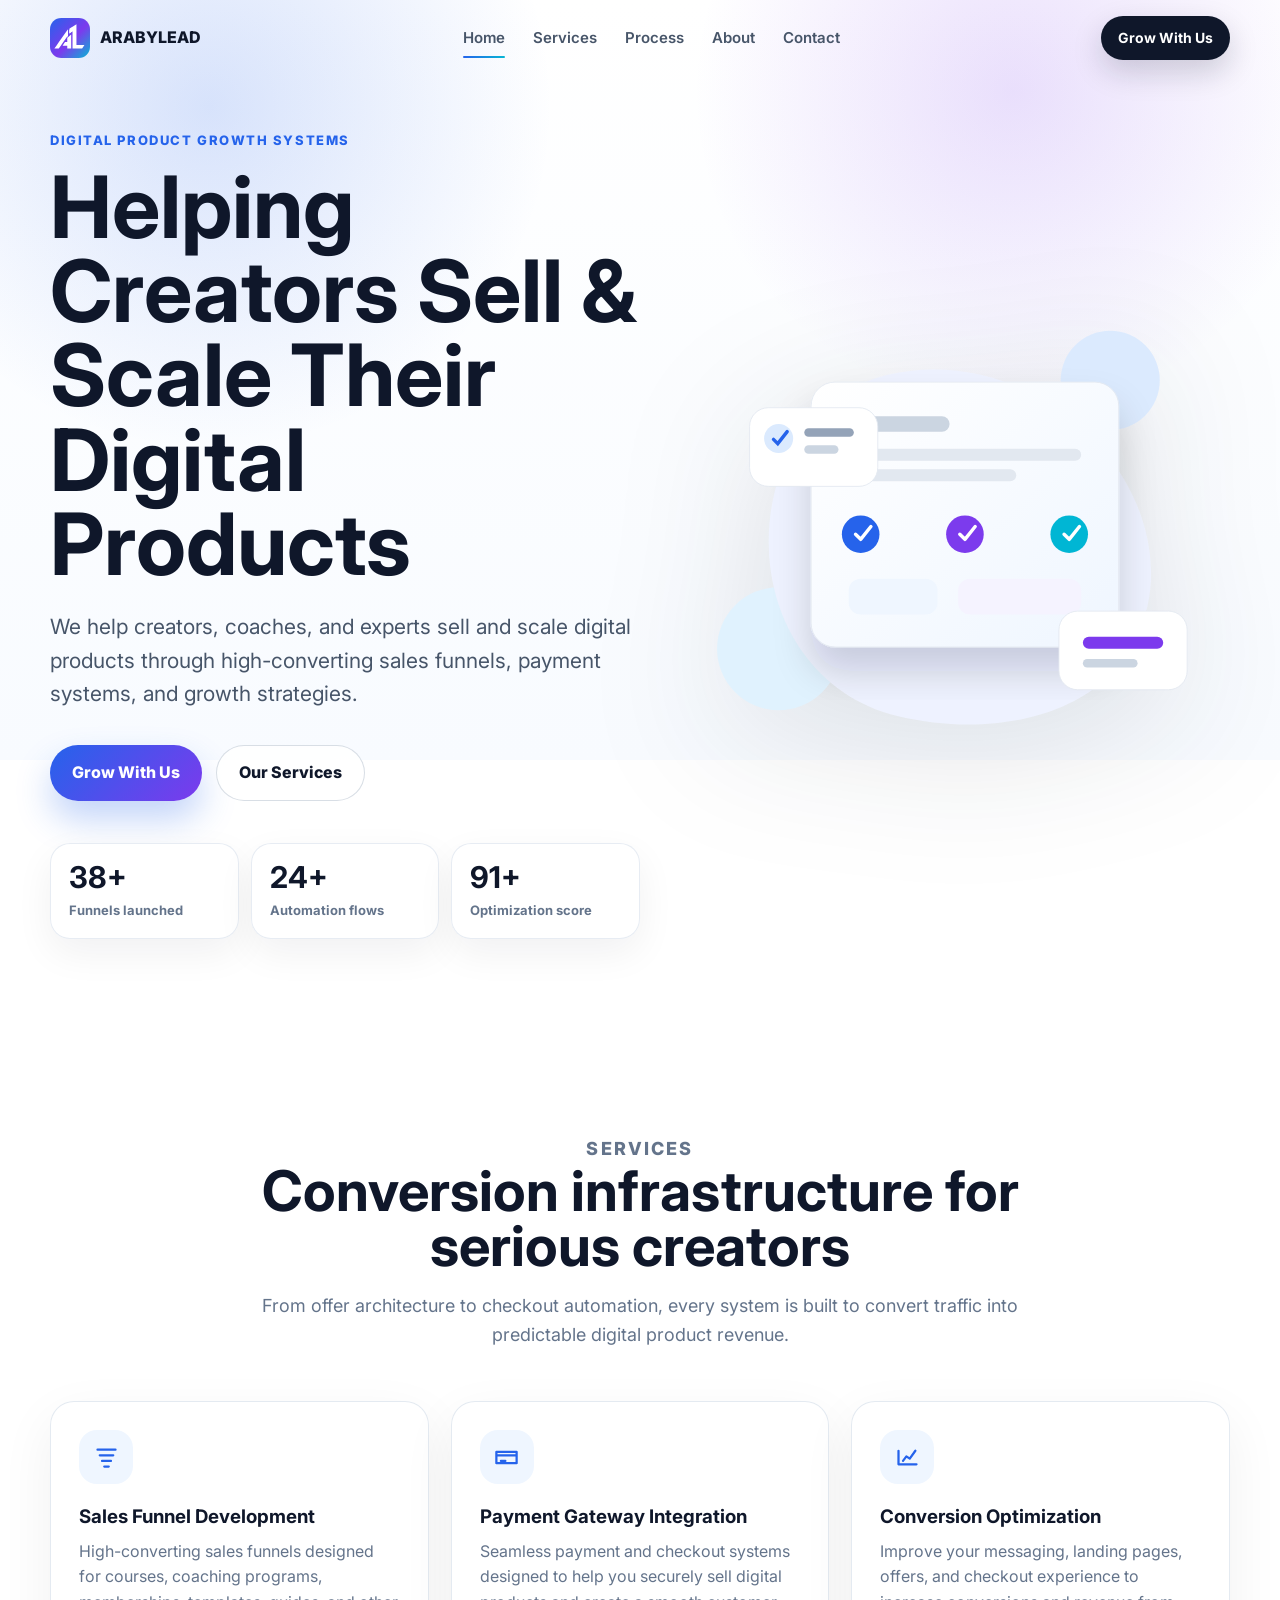
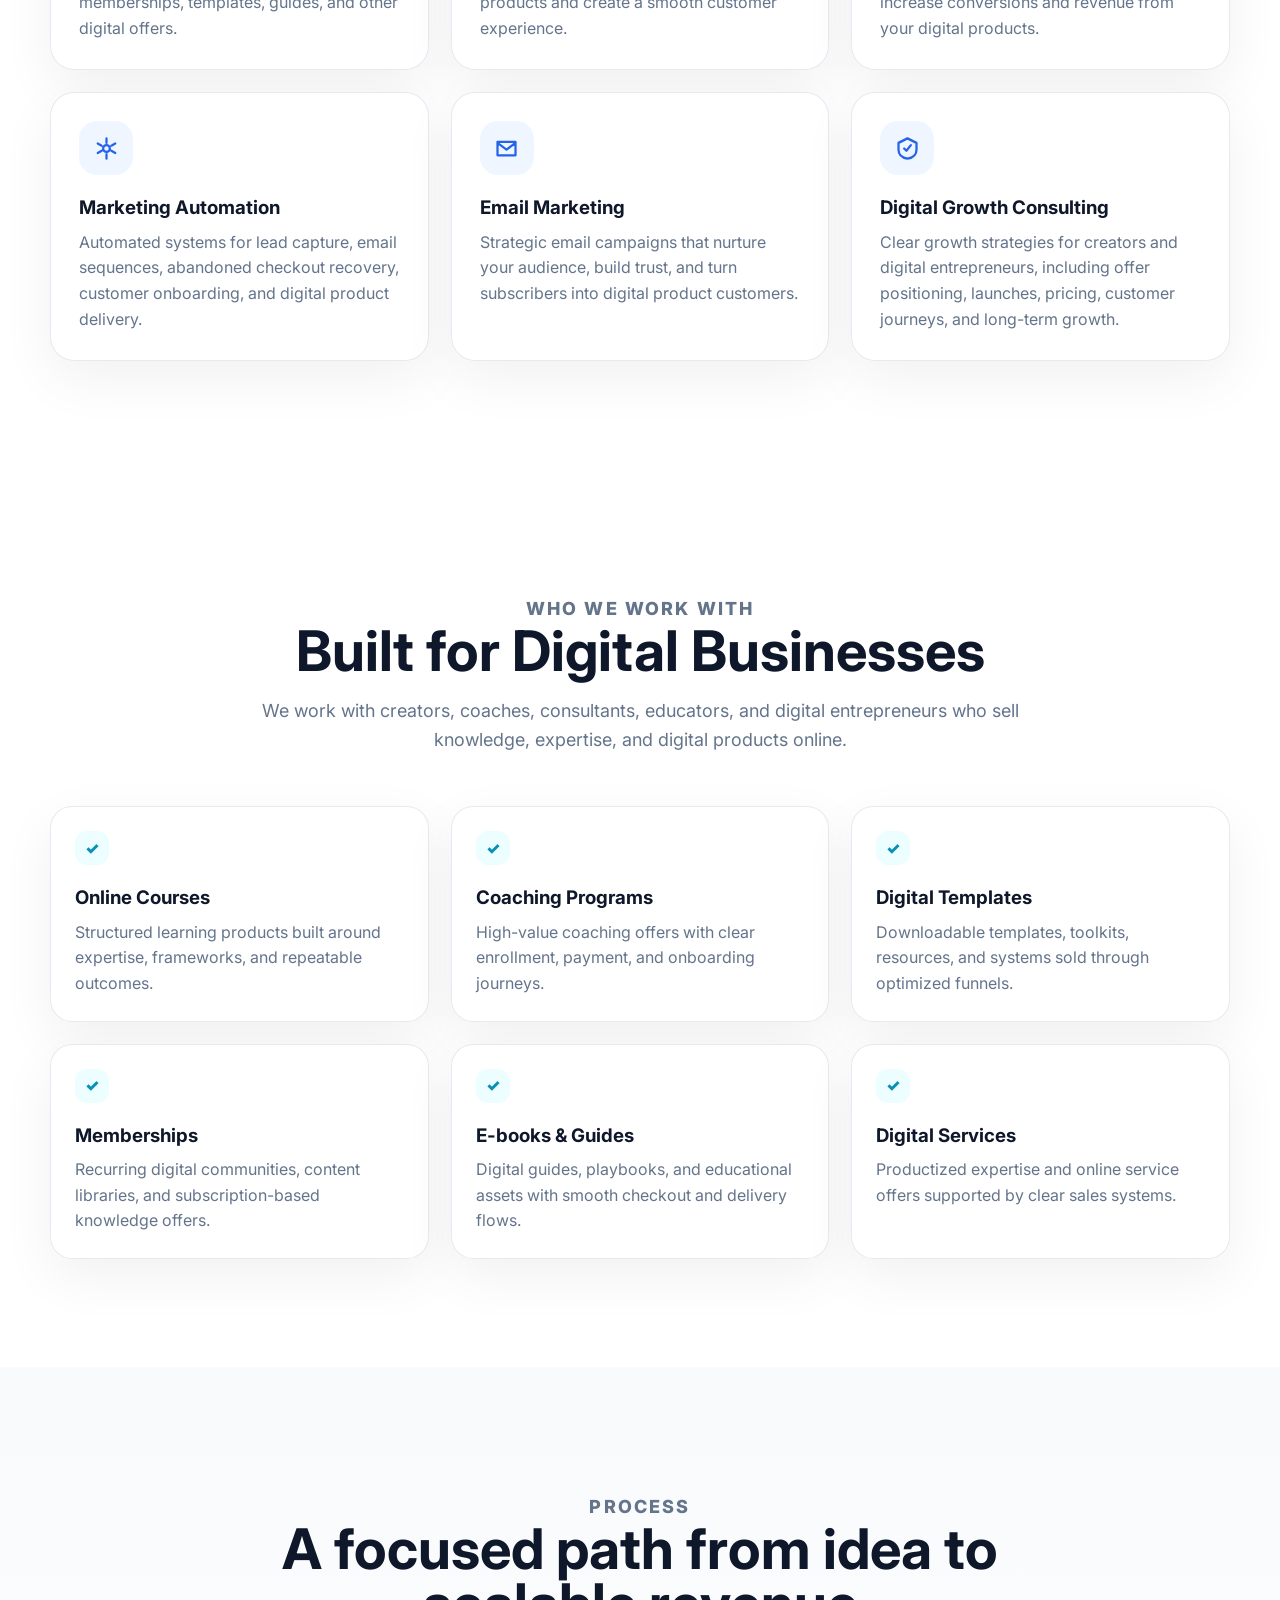
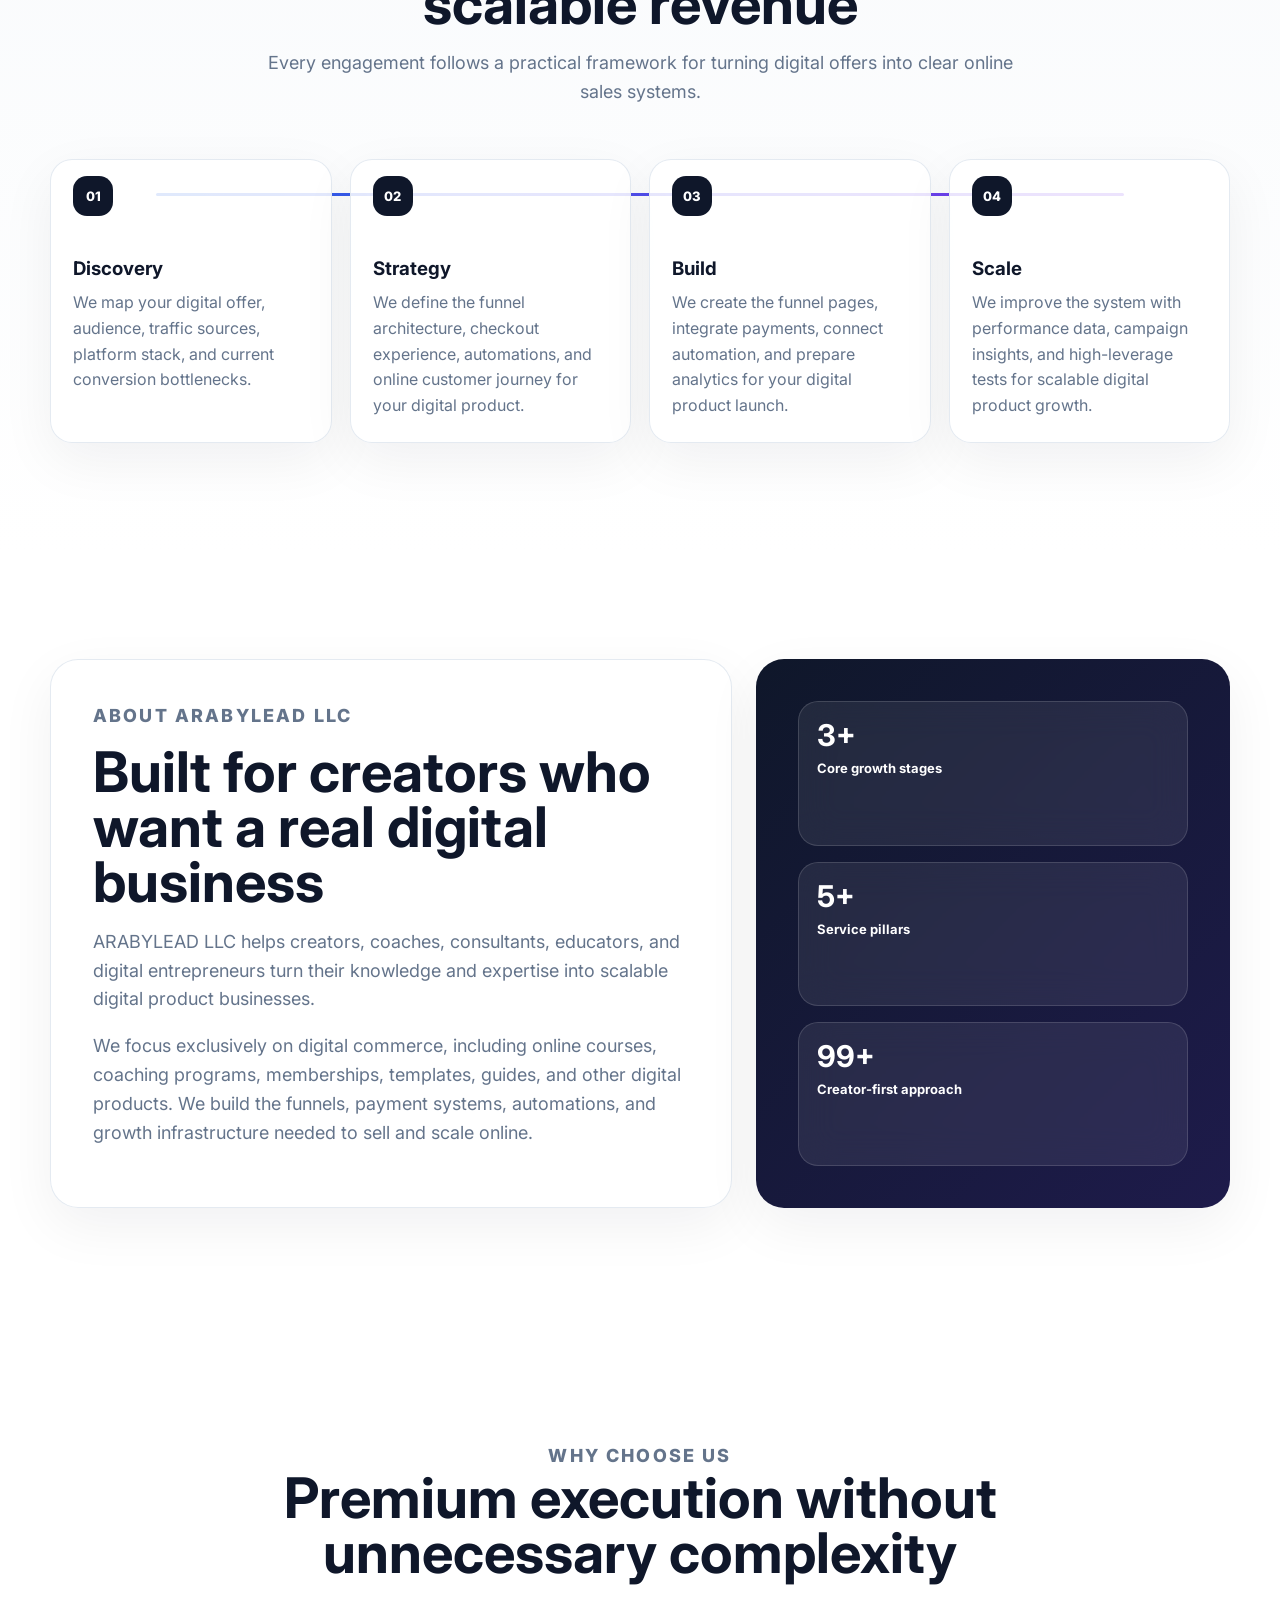
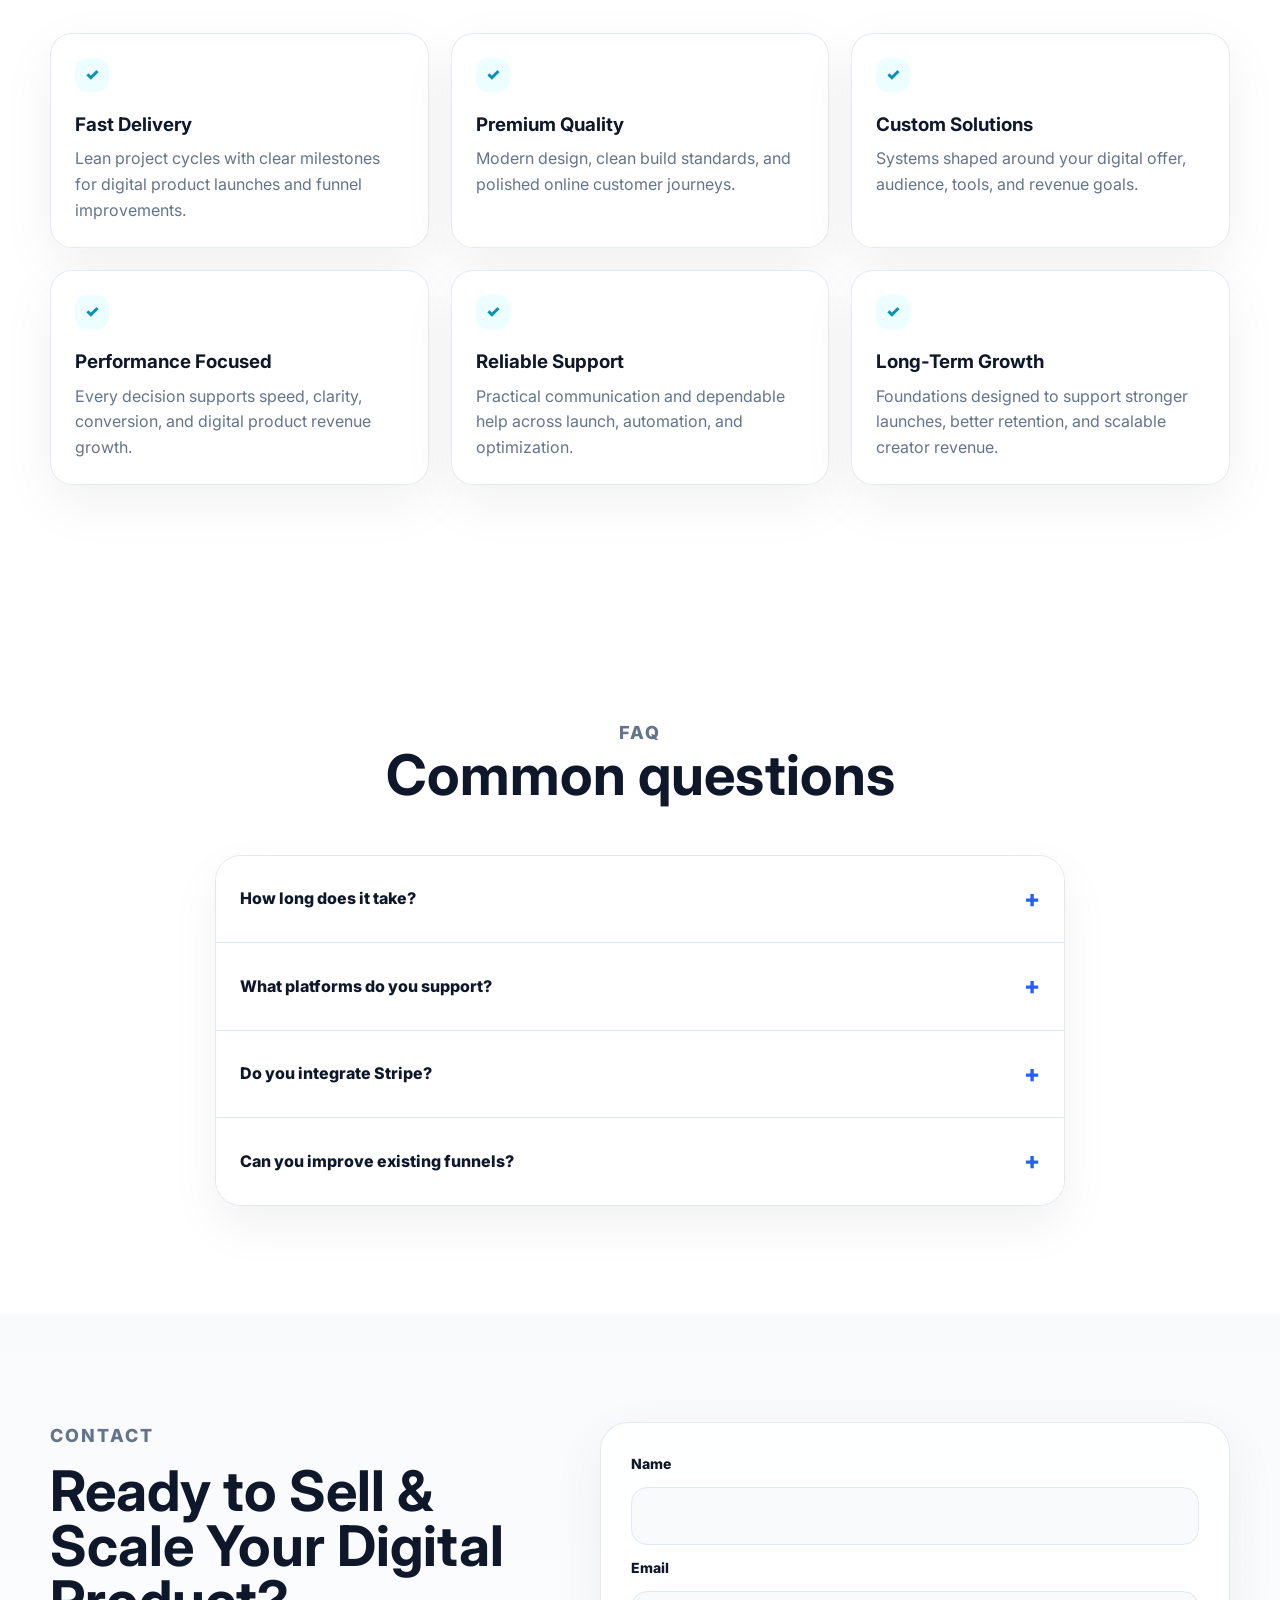
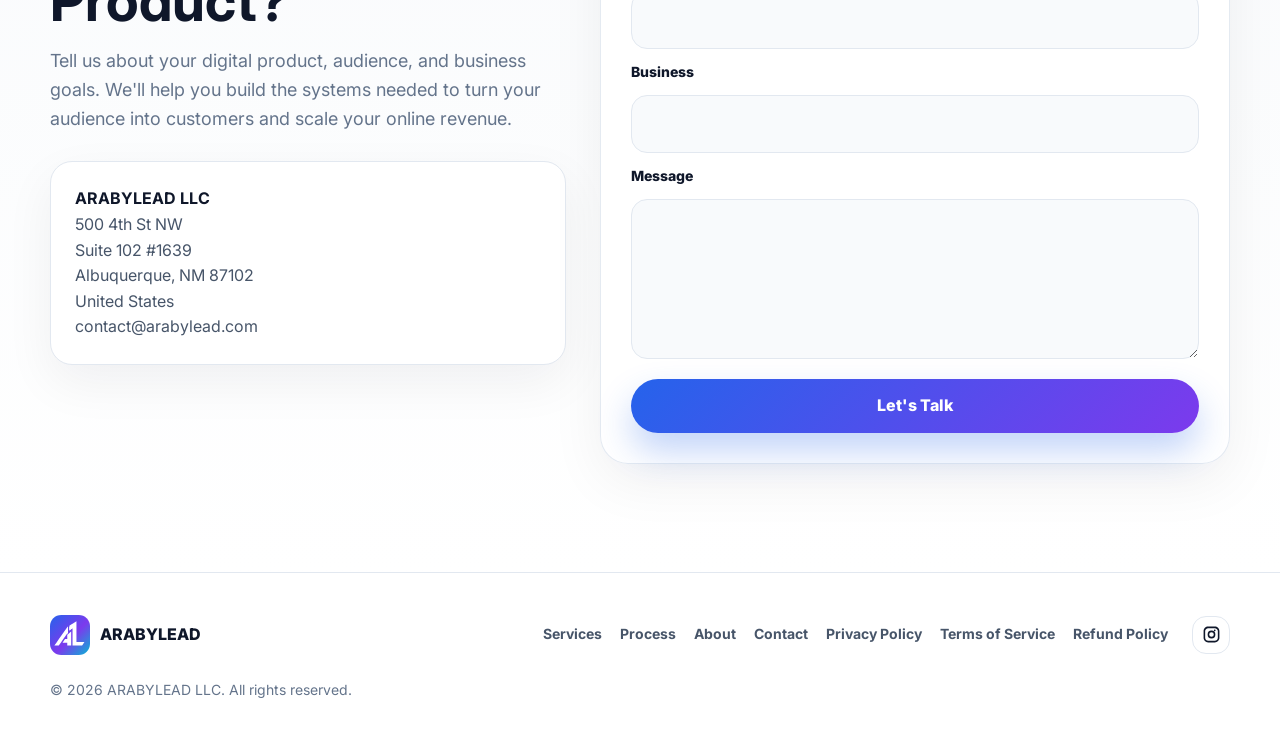
==== index.html @ 1fb31f9d "Add files via upload" ====
<!DOCTYPE html>
<html lang="en">
<head>
  <meta charset="UTF-8">
  <meta name="viewport" content="width=device-width, initial-scale=1.0">
  <title>ARABYLEAD LLC | Helping Creators Sell &amp; Scale Digital Products</title>
  <meta name="description" content="ARABYLEAD helps creators, coaches, and digital entrepreneurs sell and scale digital products through high-converting funnels, payment systems, automation, and growth strategies.">
  <meta name="robots" content="index, follow">
  <meta name="theme-color" content="#2563EB">
  <link rel="canonical" href="https://arabylead.com/">
  <meta property="og:type" content="website">
  <meta property="og:title" content="ARABYLEAD LLC | Helping Creators Sell & Scale Digital Products">
  <meta property="og:description" content="Premium digital product funnels, payment systems, checkout optimization, automation, email marketing, and growth strategy for creators.">
  <meta property="og:url" content="https://arabylead.com/">
  <meta property="og:site_name" content="ARABYLEAD LLC">
  <meta property="og:image" content="https://arabylead.com/assets/og-image.svg">
  <meta name="twitter:card" content="summary_large_image">
  <meta name="twitter:title" content="ARABYLEAD LLC | Helping Creators Sell & Scale Digital Products">
  <meta name="twitter:description" content="ARABYLEAD helps creators and digital entrepreneurs sell digital products with funnels, payment systems, automation, and growth strategy.">
  <meta name="twitter:image" content="https://arabylead.com/assets/og-image.svg">
  <link rel="preconnect" href="https://fonts.googleapis.com">
  <link rel="preconnect" href="https://fonts.gstatic.com" crossorigin>
  <link href="https://fonts.googleapis.com/css2?family=Inter:wght@400;500;600;700;800&display=swap" rel="stylesheet">
  <link rel="icon" href="assets/favicon.svg" type="image/svg+xml">
  <link rel="stylesheet" href="css/style.css">
</head>
<body>
  <div class="loader" aria-hidden="true">
    <div class="loader-mark">
      <span></span><span></span><span></span>
    </div>
  </div>

  <header class="site-header" id="top">
    <nav class="navbar" aria-label="Primary navigation">
      <a class="brand" href="#home" aria-label="ARABYLEAD LLC home">
        <span class="brand-icon" aria-hidden="true"><img src="assets/logo.svg" alt="" width="40" height="40"></span>
        <span>ARABYLEAD</span>
      </a>
      <button class="nav-toggle" type="button" aria-label="Open menu" aria-expanded="false">
        <span></span><span></span><span></span>
      </button>
      <div class="nav-menu">
        <a href="#home">Home</a>
        <a href="#services">Services</a>
        <a href="#process">Process</a>
        <a href="#about">About</a>
        <a href="#contact">Contact</a>
      </div>
      <a class="nav-cta btn-ripple" href="#contact">Grow With Us</a>
    </nav>
  </header>

  <main>
    <section class="hero section-shell" id="home">
      <div class="hero-bg" aria-hidden="true"></div>
      <div class="hero-content reveal">
        <p class="eyebrow">DIGITAL PRODUCT GROWTH SYSTEMS</p>
        <h1>Helping Creators Sell &amp; Scale Their Digital Products</h1>
        <p class="hero-copy">We help creators, coaches, and experts sell and scale digital products through high-converting sales funnels, payment systems, and growth strategies.</p>
        <div class="hero-actions">
          <a class="button button-primary btn-ripple" href="#contact">Grow With Us</a>
          <a class="button button-secondary btn-ripple" href="#services">Our Services</a>
        </div>
        <div class="hero-metrics" aria-label="Company performance metrics">
          <div><strong data-counter="38">0</strong><span>Funnels launched</span></div>
          <div><strong data-counter="24">0</strong><span>Automation flows</span></div>
          <div><strong data-counter="91">0</strong><span>Optimization score</span></div>
        </div>
      </div>
      <div class="hero-visual reveal" aria-label="Sales funnel and automation illustration">
        <svg viewBox="0 0 620 520" class="floating-illustration" role="img">
          <defs>
            <linearGradient id="panelGrad" x1="0" x2="1" y1="0" y2="1">
              <stop offset="0%" stop-color="#FFFFFF"/>
              <stop offset="100%" stop-color="#EFF6FF"/>
            </linearGradient>
            <linearGradient id="lineGrad" x1="0" x2="1">
              <stop offset="0%" stop-color="#2563EB"/>
              <stop offset="50%" stop-color="#7C3AED"/>
              <stop offset="100%" stop-color="#06B6D4"/>
            </linearGradient>
            <filter id="softShadow" x="-20%" y="-20%" width="140%" height="140%">
              <feDropShadow dx="0" dy="28" stdDeviation="22" flood-color="#0F172A" flood-opacity=".16"/>
            </filter>
          </defs>
          <circle cx="480" cy="80" r="58" fill="#DBEAFE"/>
          <circle cx="92" cy="394" r="72" fill="#E0F2FE"/>
          <path d="M99 174C142 67 277 42 382 92c113 54 180 184 128 291-44 91-168 116-278 90C105 443 48 301 99 174Z" fill="#EEF2FF"/>
          <g filter="url(#softShadow)">
            <rect x="130" y="82" width="360" height="310" rx="28" fill="url(#panelGrad)" stroke="#E2E8F0"/>
            <rect x="160" y="122" width="132" height="18" rx="9" fill="#CBD5E1"/>
            <rect x="160" y="160" width="286" height="14" rx="7" fill="#E2E8F0"/>
            <rect x="160" y="184" width="210" height="14" rx="7" fill="#E2E8F0"/>
            <path d="M176 260H444" stroke="url(#lineGrad)" stroke-width="8" stroke-linecap="round"/>
            <circle cx="188" cy="260" r="22" fill="#2563EB"/>
            <circle cx="310" cy="260" r="22" fill="#7C3AED"/>
            <circle cx="432" cy="260" r="22" fill="#06B6D4"/>
            <path d="M182 260l6 6 12-15M304 260l6 6 12-15M426 260l6 6 12-15" stroke="#fff" stroke-width="4" fill="none" stroke-linecap="round" stroke-linejoin="round"/>
            <rect x="174" y="312" width="104" height="42" rx="14" fill="#EFF6FF"/>
            <rect x="302" y="312" width="144" height="42" rx="14" fill="#F5F3FF"/>
          </g>
          <g class="orbit-card orbit-one">
            <rect x="58" y="112" width="150" height="92" rx="22" fill="#fff" stroke="#E2E8F0"/>
            <circle cx="92" cy="148" r="17" fill="#DBEAFE"/>
            <path d="M86 149l5 5 11-14" stroke="#2563EB" stroke-width="4" fill="none" stroke-linecap="round"/>
            <rect x="122" y="136" width="58" height="10" rx="5" fill="#94A3B8"/>
            <rect x="122" y="156" width="40" height="10" rx="5" fill="#CBD5E1"/>
          </g>
          <g class="orbit-card orbit-two">
            <rect x="420" y="350" width="150" height="92" rx="22" fill="#fff" stroke="#E2E8F0"/>
            <rect x="448" y="380" width="94" height="14" rx="7" fill="#7C3AED"/>
            <rect x="448" y="406" width="64" height="10" rx="5" fill="#CBD5E1"/>
          </g>
        </svg>
      </div>
    </section>

    <section class="section section-shell" id="services">
      <div class="section-heading reveal">
        <p class="eyebrow">Services</p>
        <h2>Conversion infrastructure for serious creators</h2>
        <p>From offer architecture to checkout automation, every system is built to convert traffic into predictable digital product revenue.</p>
      </div>
      <div class="card-grid services-grid">
        <article class="service-card reveal">
          <span class="icon-wrap" aria-hidden="true"><svg viewBox="0 0 24 24"><path d="M4 5h16M6 10h12M8 15h8M10 20h4" fill="none" stroke="currentColor" stroke-width="2" stroke-linecap="round"/></svg></span>
          <h3>Sales Funnel Development</h3>
          <p>High-converting sales funnels designed for courses, coaching programs, memberships, templates, guides, and other digital offers.</p>
        </article>
        <article class="service-card reveal">
          <span class="icon-wrap" aria-hidden="true"><svg viewBox="0 0 24 24"><path d="M3 7h18v10H3zM3 10h18M7 15h4" fill="none" stroke="currentColor" stroke-width="2" stroke-linecap="round" stroke-linejoin="round"/></svg></span>
          <h3>Payment Gateway Integration</h3>
          <p>Seamless payment and checkout systems designed to help you securely sell digital products and create a smooth customer experience.</p>
        </article>
        <article class="service-card reveal">
          <span class="icon-wrap" aria-hidden="true"><svg viewBox="0 0 24 24"><path d="M4 18V6M4 18h16M8 15l3-4 3 2 5-7" fill="none" stroke="currentColor" stroke-width="2" stroke-linecap="round" stroke-linejoin="round"/></svg></span>
          <h3>Conversion Optimization</h3>
          <p>Improve your messaging, landing pages, offers, and checkout experience to increase conversions and revenue from your digital products.</p>
        </article>
        <article class="service-card reveal">
          <span class="icon-wrap" aria-hidden="true"><svg viewBox="0 0 24 24"><path d="M12 3v4M12 17v4M4.2 7.5l3.5 2M16.3 14l3.5 2M19.8 7.5l-3.5 2M7.7 14l-3.5 2M9 12a3 3 0 106 0 3 3 0 00-6 0z" fill="none" stroke="currentColor" stroke-width="2" stroke-linecap="round"/></svg></span>
          <h3>Marketing Automation</h3>
          <p>Automated systems for lead capture, email sequences, abandoned checkout recovery, customer onboarding, and digital product delivery.</p>
        </article>
        <article class="service-card reveal">
          <span class="icon-wrap" aria-hidden="true"><svg viewBox="0 0 24 24"><path d="M4 6h16v12H4zM4 7l8 6 8-6" fill="none" stroke="currentColor" stroke-width="2" stroke-linecap="round" stroke-linejoin="round"/></svg></span>
          <h3>Email Marketing</h3>
          <p>Strategic email campaigns that nurture your audience, build trust, and turn subscribers into digital product customers.</p>
        </article>
        <article class="service-card reveal">
          <span class="icon-wrap" aria-hidden="true"><svg viewBox="0 0 24 24"><path d="M12 3l8 4v6c0 4.4-2.7 7-8 8-5.3-1-8-3.6-8-8V7l8-4zM9 12l2 2 4-5" fill="none" stroke="currentColor" stroke-width="2" stroke-linecap="round" stroke-linejoin="round"/></svg></span>
          <h3>Digital Growth Consulting</h3>
          <p>Clear growth strategies for creators and digital entrepreneurs, including offer positioning, launches, pricing, customer journeys, and long-term growth.</p>
        </article>
      </div>
    </section>

    <section class="section section-shell" id="who-we-work-with">
      <div class="section-heading reveal">
        <p class="eyebrow">WHO WE WORK WITH</p>
        <h2>Built for Digital Businesses</h2>
        <p>We work with creators, coaches, consultants, educators, and digital entrepreneurs who sell knowledge, expertise, and digital products online.</p>
      </div>
      <div class="feature-grid">
        <article class="feature-card reveal"><span>✓</span><h3>Online Courses</h3><p>Structured learning products built around expertise, frameworks, and repeatable outcomes.</p></article>
        <article class="feature-card reveal"><span>✓</span><h3>Coaching Programs</h3><p>High-value coaching offers with clear enrollment, payment, and onboarding journeys.</p></article>
        <article class="feature-card reveal"><span>✓</span><h3>Digital Templates</h3><p>Downloadable templates, toolkits, resources, and systems sold through optimized funnels.</p></article>
        <article class="feature-card reveal"><span>✓</span><h3>Memberships</h3><p>Recurring digital communities, content libraries, and subscription-based knowledge offers.</p></article>
        <article class="feature-card reveal"><span>✓</span><h3>E-books &amp; Guides</h3><p>Digital guides, playbooks, and educational assets with smooth checkout and delivery flows.</p></article>
        <article class="feature-card reveal"><span>✓</span><h3>Digital Services</h3><p>Productized expertise and online service offers supported by clear sales systems.</p></article>
      </div>
    </section>

    <section class="section process-section" id="process">
      <div class="section-shell">
        <div class="section-heading reveal">
          <p class="eyebrow">Process</p>
          <h2>A focused path from idea to scalable revenue</h2>
          <p>Every engagement follows a practical framework for turning digital offers into clear online sales systems.</p>
        </div>
        <div class="timeline">
          <article class="timeline-card reveal"><span>01</span><h3>Discovery</h3><p>We map your digital offer, audience, traffic sources, platform stack, and current conversion bottlenecks.</p></article>
          <article class="timeline-card reveal"><span>02</span><h3>Strategy</h3><p>We define the funnel architecture, checkout experience, automations, and online customer journey for your digital product.</p></article>
          <article class="timeline-card reveal"><span>03</span><h3>Build</h3><p>We create the funnel pages, integrate payments, connect automation, and prepare analytics for your digital product launch.</p></article>
          <article class="timeline-card reveal"><span>04</span><h3>Scale</h3><p>We improve the system with performance data, campaign insights, and high-leverage tests for scalable digital product growth.</p></article>
        </div>
      </div>
    </section>

    <section class="section section-shell about-split" id="about">
      <div class="about-panel reveal">
        <p class="eyebrow">About ARABYLEAD LLC</p>
        <h2>Built for creators who want a real digital business</h2>
        <p>ARABYLEAD LLC helps creators, coaches, consultants, educators, and digital entrepreneurs turn their knowledge and expertise into scalable digital product businesses.</p>
        <p>We focus exclusively on digital commerce, including online courses, coaching programs, memberships, templates, guides, and other digital products. We build the funnels, payment systems, automations, and growth infrastructure needed to sell and scale online.</p>
      </div>
      <div class="stats-panel reveal">
        <div><strong data-counter="4">0</strong><span>Core growth stages</span></div>
        <div><strong data-counter="6">0</strong><span>Service pillars</span></div>
        <div><strong data-counter="100">0</strong><span>Creator-first approach</span></div>
      </div>
    </section>

    <section class="section section-shell" id="why-us">
      <div class="section-heading reveal">
        <p class="eyebrow">Why Choose Us</p>
        <h2>Premium execution without unnecessary complexity</h2>
      </div>
      <div class="feature-grid">
        <article class="feature-card reveal"><span>✓</span><h3>Fast Delivery</h3><p>Lean project cycles with clear milestones for digital product launches and funnel improvements.</p></article>
        <article class="feature-card reveal"><span>✓</span><h3>Premium Quality</h3><p>Modern design, clean build standards, and polished online customer journeys.</p></article>
        <article class="feature-card reveal"><span>✓</span><h3>Custom Solutions</h3><p>Systems shaped around your digital offer, audience, tools, and revenue goals.</p></article>
        <article class="feature-card reveal"><span>✓</span><h3>Performance Focused</h3><p>Every decision supports speed, clarity, conversion, and digital product revenue growth.</p></article>
        <article class="feature-card reveal"><span>✓</span><h3>Reliable Support</h3><p>Practical communication and dependable help across launch, automation, and optimization.</p></article>
        <article class="feature-card reveal"><span>✓</span><h3>Long-Term Growth</h3><p>Foundations designed to support stronger launches, better retention, and scalable creator revenue.</p></article>
      </div>
    </section>

    <section class="section section-shell faq-section" id="faq">
      <div class="section-heading reveal">
        <p class="eyebrow">FAQ</p>
        <h2>Common questions</h2>
      </div>
      <div class="faq-list reveal">
        <div class="faq-item">
          <button type="button" aria-expanded="false">How long does it take?<span>+</span></button>
          <div class="faq-answer"><p>Most focused digital product funnel or integration projects take 2 to 4 weeks, depending on scope, content readiness, and platform complexity.</p></div>
        </div>
        <div class="faq-item">
          <button type="button" aria-expanded="false">What platforms do you support?<span>+</span></button>
          <div class="faq-answer"><p>We support common creator and digital product stacks including Webflow, WordPress, Kajabi, Gumroad, ConvertKit, Mailchimp, Stripe, PayPal, Zapier, and similar tools.</p></div>
        </div>
        <div class="faq-item">
          <button type="button" aria-expanded="false">Do you integrate Stripe?<span>+</span></button>
          <div class="faq-answer"><p>Yes. We can connect Stripe checkout flows for digital products, subscriptions, coaching programs, memberships, invoices, and post-purchase automation.</p></div>
        </div>
        <div class="faq-item">
          <button type="button" aria-expanded="false">Can you improve existing funnels?<span>+</span></button>
          <div class="faq-answer"><p>Yes. We audit current digital product pages, messaging, checkout flow, analytics, and automation to find high-impact improvements.</p></div>
        </div>
      </div>
    </section>

    <section class="section contact-section" id="contact">
      <div class="section-shell contact-grid">
        <div class="contact-copy reveal">
          <p class="eyebrow">Contact</p>
          <h2>Ready to Sell &amp; Scale Your Digital Product?</h2>
          <p>Tell us about your digital product, audience, and business goals. We'll help you build the systems needed to turn your audience into customers and scale your online revenue.</p>
          <address>
            <strong>ARABYLEAD LLC</strong><br>
            500 4th St NW<br>
            Suite 102 #1639<br>
            Albuquerque, NM 87102<br>
            United States<br>
            <a href="mailto:contact@arabylead.com">contact@arabylead.com</a>
          </address>
        </div>
        <form class="contact-form reveal" action="mailto:contact@arabylead.com" method="post" enctype="text/plain">
          <label for="name">Name</label>
          <input id="name" name="name" type="text" autocomplete="name" required>
          <label for="email">Email</label>
          <input id="email" name="email" type="email" autocomplete="email" required>
          <label for="business">Business</label>
          <input id="business" name="business" type="text" autocomplete="organization" required>
          <label for="message">Message</label>
          <textarea id="message" name="message" rows="5" required></textarea>
          <button class="button button-primary btn-ripple" type="submit">Let's Talk</button>
        </form>
      </div>
    </section>
  </main>

  <footer class="footer">
    <div class="section-shell footer-inner">
      <a class="brand" href="#home" aria-label="ARABYLEAD LLC home">
        <span class="brand-icon" aria-hidden="true"><img src="assets/logo.svg" alt="" width="40" height="40"></span>
        <span>ARABYLEAD</span>
      </a>
      <div class="footer-links" aria-label="Footer navigation">
        <a href="#services">Services</a>
        <a href="#process">Process</a>
        <a href="#about">About</a>
        <a href="#contact">Contact</a>
        <a href="privacy.html">Privacy Policy</a>
        <a href="terms.html">Terms of Service</a>
        <a href="refund.html">Refund Policy</a>
      </div>
      <div class="social-links" aria-label="Social links">
        <a href="https://www.instagram.com/arabylead" aria-label="Instagram" target="_blank" rel="noopener noreferrer"><svg viewBox="0 0 24 24" aria-hidden="true"><path d="M7.8 2h8.4C19.4 2 22 4.6 22 7.8v8.4c0 3.2-2.6 5.8-5.8 5.8H7.8C4.6 22 2 19.4 2 16.2V7.8C2 4.6 4.6 2 7.8 2Zm0 2C5.7 4 4 5.7 4 7.8v8.4C4 18.3 5.7 20 7.8 20h8.4c2.1 0 3.8-1.7 3.8-3.8V7.8C20 5.7 18.3 4 16.2 4H7.8Zm4.2 3.1a4.9 4.9 0 1 1 0 9.8 4.9 4.9 0 0 1 0-9.8Zm0 2a2.9 2.9 0 1 0 0 5.8 2.9 2.9 0 0 0 0-5.8Zm5.2-2.4a1.1 1.1 0 1 1-2.2 0 1.1 1.1 0 0 1 2.2 0Z" fill="currentColor"/></svg></a>
      </div>
      <p class="copyright">© <span id="year"></span> ARABYLEAD LLC. All rights reserved.</p>
    </div>
  </footer>

  <button class="back-to-top" type="button" aria-label="Back to top">↑</button>
  <script src="js/script.js" defer></script>
</body>
</html>
---- css/style.css ----
:root{--primary:#2563eb;--secondary:#7c3aed;--accent:#06b6d4;--dark:#0f172a;--text:#334155;--muted:#64748b;--line:#e2e8f0;--soft:#f8fafc;--white:#fff;--shadow:0 24px 70px rgba(15,23,42,.12);--radius:24px;--max:1180px}*{box-sizing:border-box}html{scroll-behavior:smooth}body{margin:0;font-family:Inter,system-ui,-apple-system,Segoe UI,sans-serif;color:var(--text);background:#fff;line-height:1.6;overflow-x:hidden}body.no-scroll{overflow:hidden}a{color:inherit;text-decoration:none}img,svg{max-width:100%;display:block}button,input,textarea{font:inherit}.loader{position:fixed;inset:0;z-index:9999;display:grid;place-items:center;background:radial-gradient(circle at 50% 40%,#eff6ff,#fff 58%);transition:opacity .5s ease,visibility .5s ease}.loader.hidden{opacity:0;visibility:hidden}.loader-mark{display:flex;gap:9px}.loader-mark span{width:12px;height:12px;border-radius:999px;background:linear-gradient(135deg,var(--primary),var(--secondary));animation:loaderPulse .75s ease-in-out infinite alternate}.loader-mark span:nth-child(2){animation-delay:.15s}.loader-mark span:nth-child(3){animation-delay:.3s}@keyframes loaderPulse{to{transform:translateY(-12px);opacity:.45}}.section-shell{width:min(var(--max),calc(100% - 40px));margin-inline:auto}.site-header{position:fixed;top:0;left:0;right:0;z-index:1000;padding:16px 0;transition:padding .25s ease,background .25s ease,box-shadow .25s ease}.site-header.scrolled{padding:10px 0;background:rgba(255,255,255,.82);backdrop-filter:blur(18px);box-shadow:0 10px 35px rgba(15,23,42,.08)}.navbar{width:min(var(--max),calc(100% - 40px));margin:auto;display:flex;align-items:center;justify-content:space-between;gap:22px}.brand{display:inline-flex;align-items:center;gap:10px;font-weight:800;color:var(--dark);letter-spacing:0}.brand-icon{width:40px;height:40px;flex:0 0 40px}.nav-menu{display:flex;align-items:center;gap:28px;color:#475569;font-size:15px;font-weight:600}.nav-menu a{position:relative}.nav-menu a:after{content:"";position:absolute;left:0;right:0;bottom:-8px;height:2px;border-radius:999px;background:linear-gradient(90deg,var(--primary),var(--accent));transform:scaleX(0);transform-origin:left;transition:transform .2s ease}.nav-menu a:hover:after,.nav-menu a.active:after{transform:scaleX(1)}.nav-cta{padding:11px 17px;border-radius:999px;background:var(--dark);color:#fff;font-weight:700;font-size:14px;box-shadow:0 12px 30px rgba(15,23,42,.18)}.nav-toggle{display:none;width:44px;height:44px;border:1px solid var(--line);border-radius:14px;background:#fff;align-items:center;justify-content:center;flex-direction:column;gap:5px}.nav-toggle span{width:18px;height:2px;background:var(--dark);border-radius:99px;transition:.2s ease}.hero{position:relative;min-height:100vh;display:grid;grid-template-columns:minmax(0,1fr) minmax(360px,.88fr);align-items:center;gap:48px;padding:130px 0 70px}.hero-bg{position:absolute;inset:0 -10vw auto;min-height:760px;background:radial-gradient(circle at 20% 14%,rgba(37,99,235,.18),transparent 26%),radial-gradient(circle at 76% 12%,rgba(124,58,237,.16),transparent 25%),linear-gradient(180deg,#fff 0%,#f8fbff 100%);z-index:-1}.eyebrow{margin:0 0 14px;color:var(--primary);font-size:13px;font-weight:800;text-transform:uppercase;letter-spacing:.12em}.hero h1,.section-heading h2,.about-panel h2,.contact-copy h2{margin:0;color:var(--dark);line-height:.98;letter-spacing:0}.hero h1{font-size:clamp(46px,8vw,86px);max-width:780px}.hero-copy{max-width:660px;margin:24px 0 0;font-size:clamp(18px,2vw,21px);color:#475569}.hero-actions{display:flex;flex-wrap:wrap;gap:14px;margin-top:34px}.button{position:relative;overflow:hidden;display:inline-flex;align-items:center;justify-content:center;min-height:52px;padding:14px 22px;border-radius:999px;border:0;font-weight:800;cursor:pointer;transition:transform .2s ease,box-shadow .2s ease}.button:hover{transform:translateY(-2px)}.button-primary{color:#fff;background:linear-gradient(135deg,var(--primary),var(--secondary));box-shadow:0 18px 35px rgba(37,99,235,.28)}.button-secondary{color:var(--dark);background:rgba(255,255,255,.76);border:1px solid rgba(148,163,184,.36);backdrop-filter:blur(14px)}.ripple{position:absolute;border-radius:50%;background:rgba(255,255,255,.45);transform:scale(0);animation:ripple .6s linear;pointer-events:none}@keyframes ripple{to{transform:scale(4);opacity:0}}.hero-metrics{display:grid;grid-template-columns:repeat(3,1fr);gap:12px;margin-top:42px;max-width:590px}.hero-metrics div,.stats-panel div{padding:18px;border:1px solid rgba(226,232,240,.8);border-radius:20px;background:rgba(255,255,255,.72);box-shadow:0 14px 38px rgba(15,23,42,.06);backdrop-filter:blur(18px)}.hero-metrics strong,.stats-panel strong{display:block;color:var(--dark);font-size:30px;line-height:1}.hero-metrics strong:after,.stats-panel strong:after{content:"+"}.hero-metrics span,.stats-panel span{display:block;margin-top:8px;color:var(--muted);font-size:13px;font-weight:700}.floating-illustration{filter:drop-shadow(0 30px 70px rgba(15,23,42,.12));animation:float 6s ease-in-out infinite}.orbit-one{animation:orbitOne 5.8s ease-in-out infinite}.orbit-two{animation:orbitTwo 6.4s ease-in-out infinite}@keyframes float{50%{transform:translateY(-18px)}}@keyframes orbitOne{50%{transform:translate(12px,-10px)}}@keyframes orbitTwo{50%{transform:translate(-12px,12px)}}.section{padding:108px 0}.section-heading{text-align:center;max-width:760px;margin:0 auto 52px}.section-heading h2,.about-panel h2,.contact-copy h2{font-size:clamp(34px,5vw,56px)}.section-heading p{margin:18px auto 0;color:var(--muted);font-size:18px}.card-grid,.feature-grid{display:grid;grid-template-columns:repeat(3,1fr);gap:22px}.service-card,.feature-card,.timeline-card,.contact-form,.about-panel,.stats-panel{border:1px solid rgba(226,232,240,.9);background:rgba(255,255,255,.86);box-shadow:0 18px 55px rgba(15,23,42,.06)}.service-card{position:relative;overflow:hidden;padding:28px;border-radius:var(--radius);transition:transform .25s ease,border-color .25s ease,box-shadow .25s ease}.service-card:before{content:"";position:absolute;inset:0;background:linear-gradient(135deg,rgba(37,99,235,.08),rgba(124,58,237,.07),rgba(6,182,212,.08));opacity:0;transition:opacity .25s ease}.service-card:hover{transform:translateY(-8px);border-color:rgba(37,99,235,.35);box-shadow:var(--shadow)}.service-card:hover:before{opacity:1}.service-card>*{position:relative}.icon-wrap{width:54px;height:54px;display:grid;place-items:center;border-radius:18px;color:var(--primary);background:#eff6ff}.icon-wrap svg{width:27px;height:27px}.service-card h3,.feature-card h3,.timeline-card h3{margin:22px 0 10px;color:var(--dark);line-height:1.2}.service-card p,.feature-card p,.timeline-card p{margin:0;color:var(--muted)}.process-section,.contact-section{background:linear-gradient(180deg,#f8fafc 0%,#fff 100%)}.timeline{position:relative;display:grid;grid-template-columns:repeat(4,1fr);gap:18px}.timeline:before{content:"";position:absolute;left:9%;right:9%;top:34px;height:3px;border-radius:99px;background:linear-gradient(90deg,var(--primary),var(--secondary),var(--accent));background-size:200% 100%;animation:lineFlow 4s linear infinite}@keyframes lineFlow{to{background-position:200% 0}}.timeline-card{position:relative;padding:76px 22px 24px;border-radius:22px}.timeline-card span{position:absolute;top:16px;left:22px;width:40px;height:40px;display:grid;place-items:center;border-radius:14px;background:var(--dark);color:#fff;font-size:13px;font-weight:800}.about-split{display:grid;grid-template-columns:1.18fr .82fr;gap:24px;align-items:stretch}.about-panel,.stats-panel{border-radius:28px;padding:42px}.about-panel p{font-size:18px;color:var(--muted)}.stats-panel{display:grid;gap:16px;background:linear-gradient(135deg,#0f172a,#1e1b4b);border:0}.stats-panel div{background:rgba(255,255,255,.08);border-color:rgba(255,255,255,.14);box-shadow:none}.stats-panel strong,.stats-panel span{color:#fff}.feature-grid{grid-template-columns:repeat(3,1fr)}.feature-card{padding:24px;border-radius:22px;transition:transform .2s ease,box-shadow .2s ease}.feature-card:hover{transform:translateY(-6px);box-shadow:var(--shadow)}.feature-card span{display:grid;place-items:center;width:34px;height:34px;border-radius:12px;background:#ecfeff;color:#0891b2;font-weight:900}.faq-list{max-width:850px;margin:auto;border:1px solid var(--line);border-radius:26px;overflow:hidden;background:#fff;box-shadow:0 20px 50px rgba(15,23,42,.06)}.faq-item+.faq-item{border-top:1px solid var(--line)}.faq-item button{width:100%;display:flex;justify-content:space-between;align-items:center;gap:18px;padding:24px;background:#fff;border:0;color:var(--dark);font-weight:800;text-align:left;cursor:pointer}.faq-item button span{font-size:24px;color:var(--primary);transition:transform .2s ease}.faq-item.open button span{transform:rotate(45deg)}.faq-answer{max-height:0;overflow:hidden;transition:max-height .25s ease}.faq-answer p{margin:0;padding:0 24px 24px;color:var(--muted)}.contact-grid{display:grid;grid-template-columns:.9fr 1.1fr;gap:34px;align-items:start}.contact-copy p{font-size:18px;color:var(--muted)}address{margin-top:28px;padding:24px;border-radius:22px;background:#fff;border:1px solid var(--line);font-style:normal;color:#475569;box-shadow:0 18px 50px rgba(15,23,42,.06)}address strong{color:var(--dark)}.contact-form{display:grid;gap:12px;border-radius:28px;padding:30px}.contact-form label{font-weight:800;color:var(--dark);font-size:14px}.contact-form input,.contact-form textarea{width:100%;border:1px solid var(--line);border-radius:16px;padding:15px 16px;color:var(--dark);background:#f8fafc;outline:0;transition:border-color .2s ease,box-shadow .2s ease,background .2s ease}.contact-form input:focus,.contact-form textarea:focus{border-color:rgba(37,99,235,.7);background:#fff;box-shadow:0 0 0 4px rgba(37,99,235,.12)}.contact-form textarea{resize:vertical}.contact-form button{margin-top:8px}.footer{padding:42px 0;border-top:1px solid var(--line);background:#fff}.footer-inner{display:grid;grid-template-columns:1fr auto auto;gap:24px;align-items:center}.footer-links,.social-links{display:flex;align-items:center;gap:18px}.footer-links a{font-weight:700;color:#475569;font-size:14px}.social-links a{width:38px;height:38px;display:grid;place-items:center;border:1px solid var(--line);border-radius:14px;color:var(--dark);transition:.2s ease}.social-links a:hover{transform:translateY(-3px);color:var(--primary);border-color:rgba(37,99,235,.35)}.social-links svg{width:19px;height:19px}.copyright{grid-column:1/-1;margin:0;color:var(--muted);font-size:14px}.back-to-top{position:fixed;right:22px;bottom:22px;z-index:900;width:46px;height:46px;border:0;border-radius:16px;background:var(--dark);color:#fff;font-size:22px;box-shadow:0 15px 35px rgba(15,23,42,.2);cursor:pointer;opacity:0;visibility:hidden;transform:translateY(12px);transition:.2s ease}.back-to-top.visible{opacity:1;visibility:visible;transform:translateY(0)}.reveal{opacity:0;transform:translateY(28px);transition:opacity .7s ease,transform .7s ease}.reveal.visible{opacity:1;transform:translateY(0)}@media (max-width:980px){.nav-cta{display:none}.nav-toggle{display:flex}.nav-menu{position:fixed;top:72px;left:20px;right:20px;display:grid;gap:6px;padding:16px;border:1px solid var(--line);border-radius:22px;background:rgba(255,255,255,.96);box-shadow:var(--shadow);transform:translateY(-12px);opacity:0;visibility:hidden;transition:.2s ease}.nav-menu.open{transform:translateY(0);opacity:1;visibility:visible}.nav-menu a{padding:12px}.hero{grid-template-columns:1fr;min-height:auto;padding-top:120px}.hero-visual{max-width:620px;margin:auto}.card-grid,.feature-grid,.timeline,.contact-grid,.about-split{grid-template-columns:1fr 1fr}.timeline:before{display:none}.footer-inner{grid-template-columns:1fr}.footer-links,.social-links{flex-wrap:wrap}}@media (max-width:680px){.section-shell,.navbar{width:min(100% - 28px,var(--max))}.hero{gap:30px;padding-bottom:52px}.hero h1{font-size:44px}.hero-metrics,.card-grid,.feature-grid,.timeline,.contact-grid,.about-split{grid-template-columns:1fr}.section{padding:76px 0}.section-heading{margin-bottom:34px}.section-heading h2,.about-panel h2,.contact-copy h2{font-size:34px}.about-panel,.stats-panel,.contact-form{padding:24px;border-radius:22px}.hero-actions .button{width:100%}.hero-metrics div{padding:16px}.floating-illustration{max-height:410px}.footer-links{gap:14px}.copyright{font-size:13px}}@media (prefers-reduced-motion:reduce){*,*:before,*:after{animation-duration:.01ms!important;animation-iteration-count:1!important;scroll-behavior:auto!important;transition-duration:.01ms!important}.reveal{opacity:1;transform:none}}
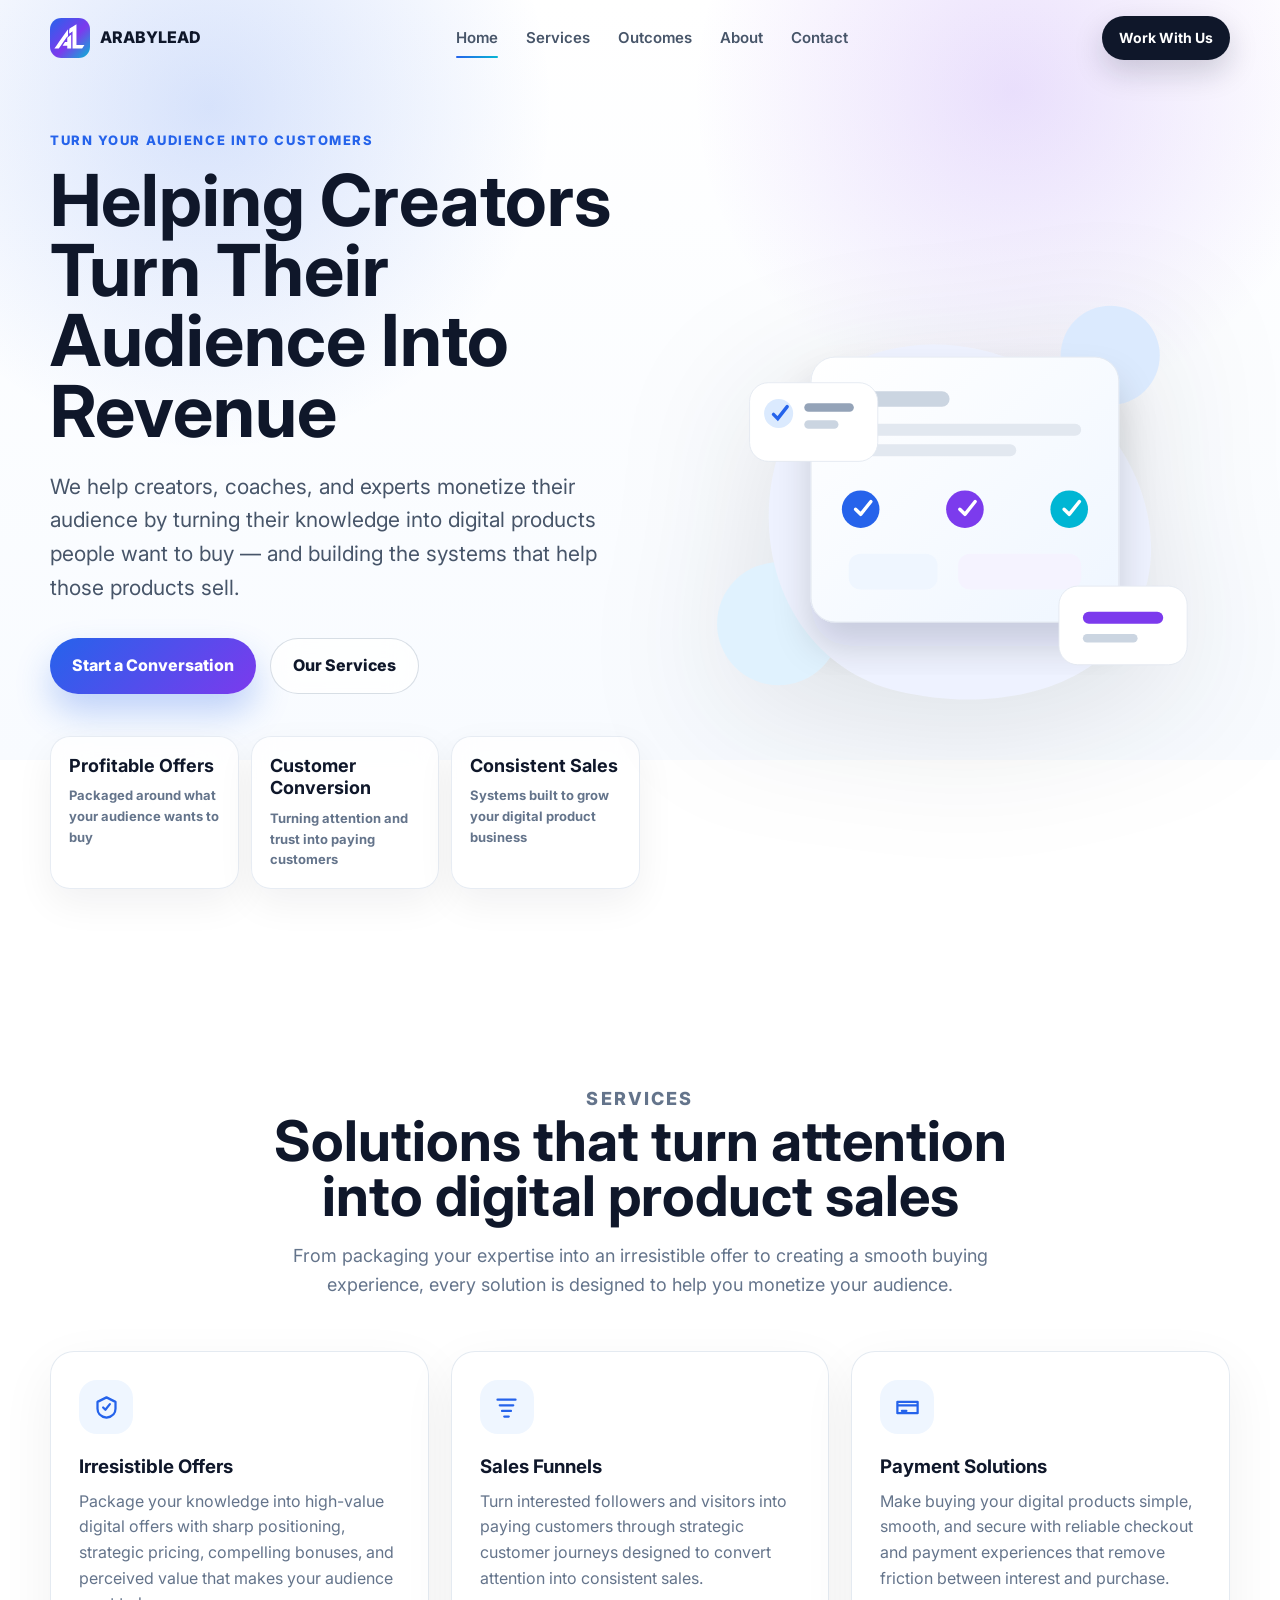
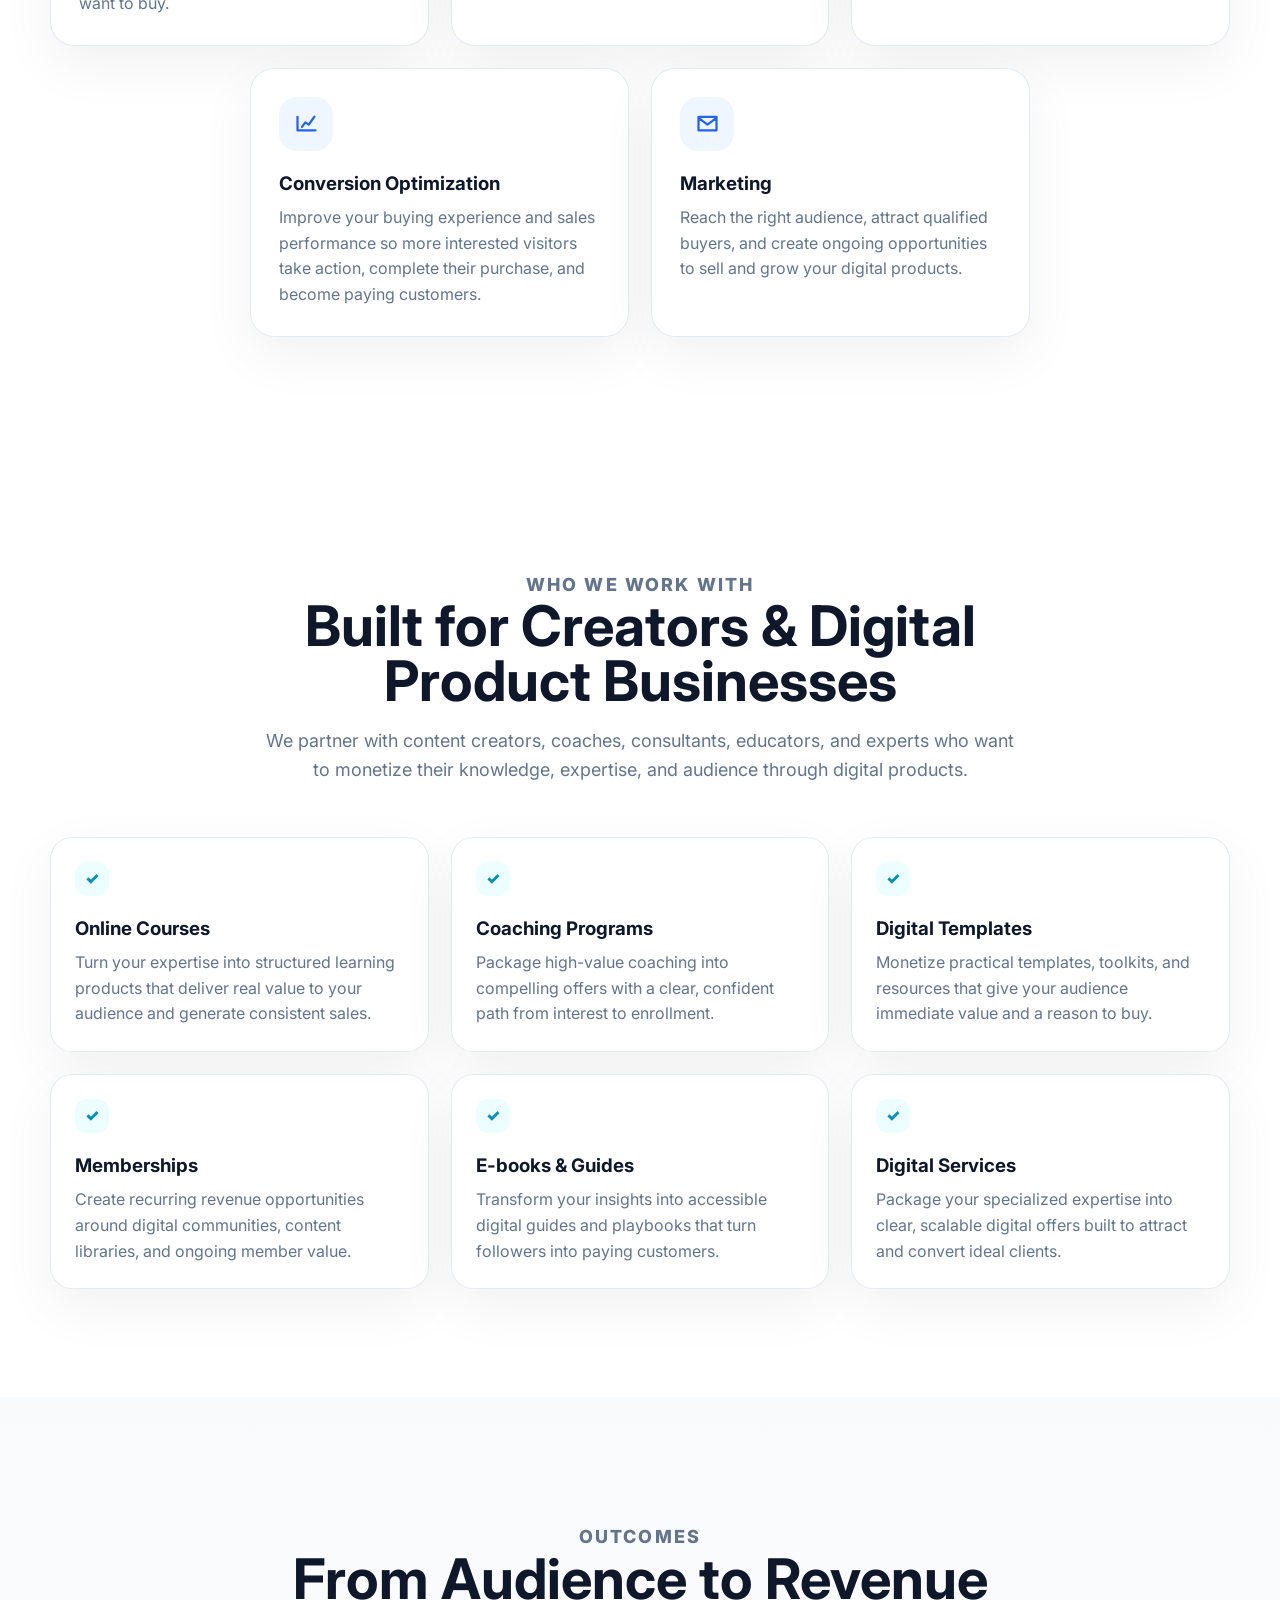
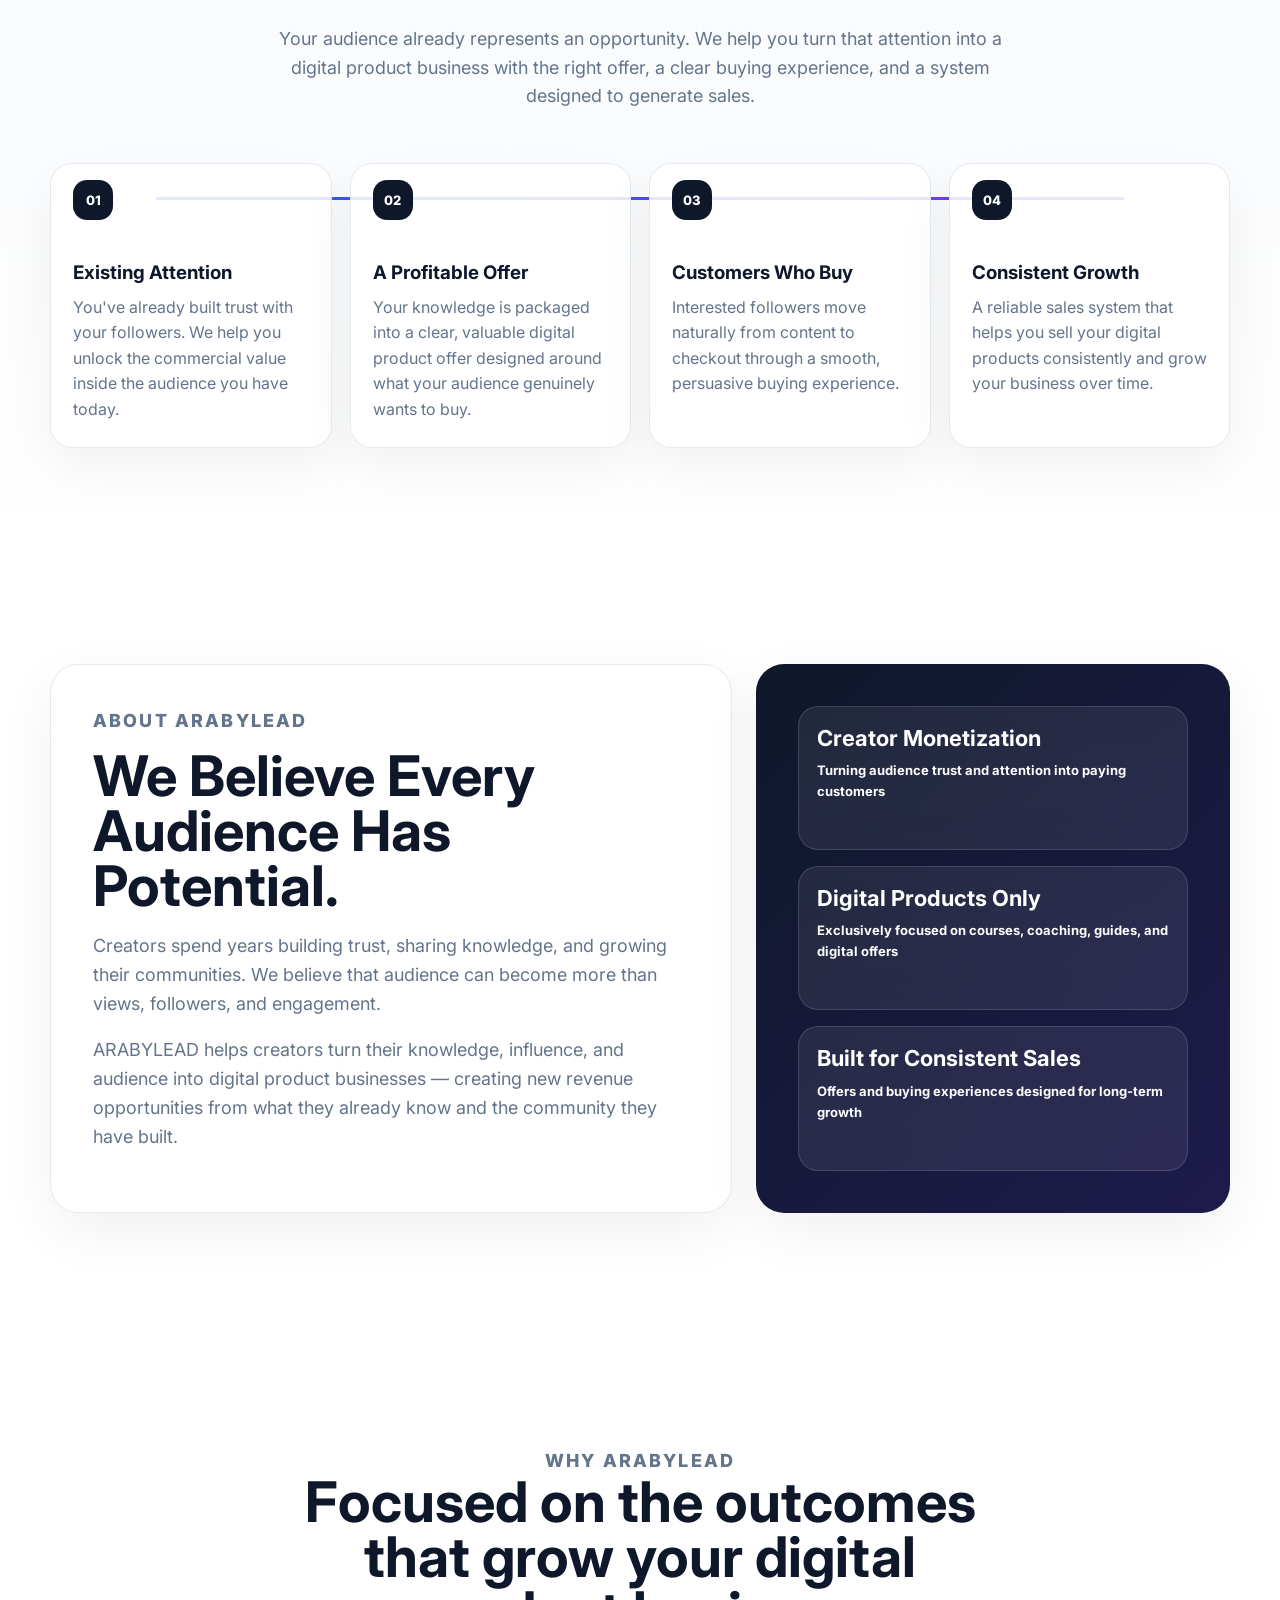
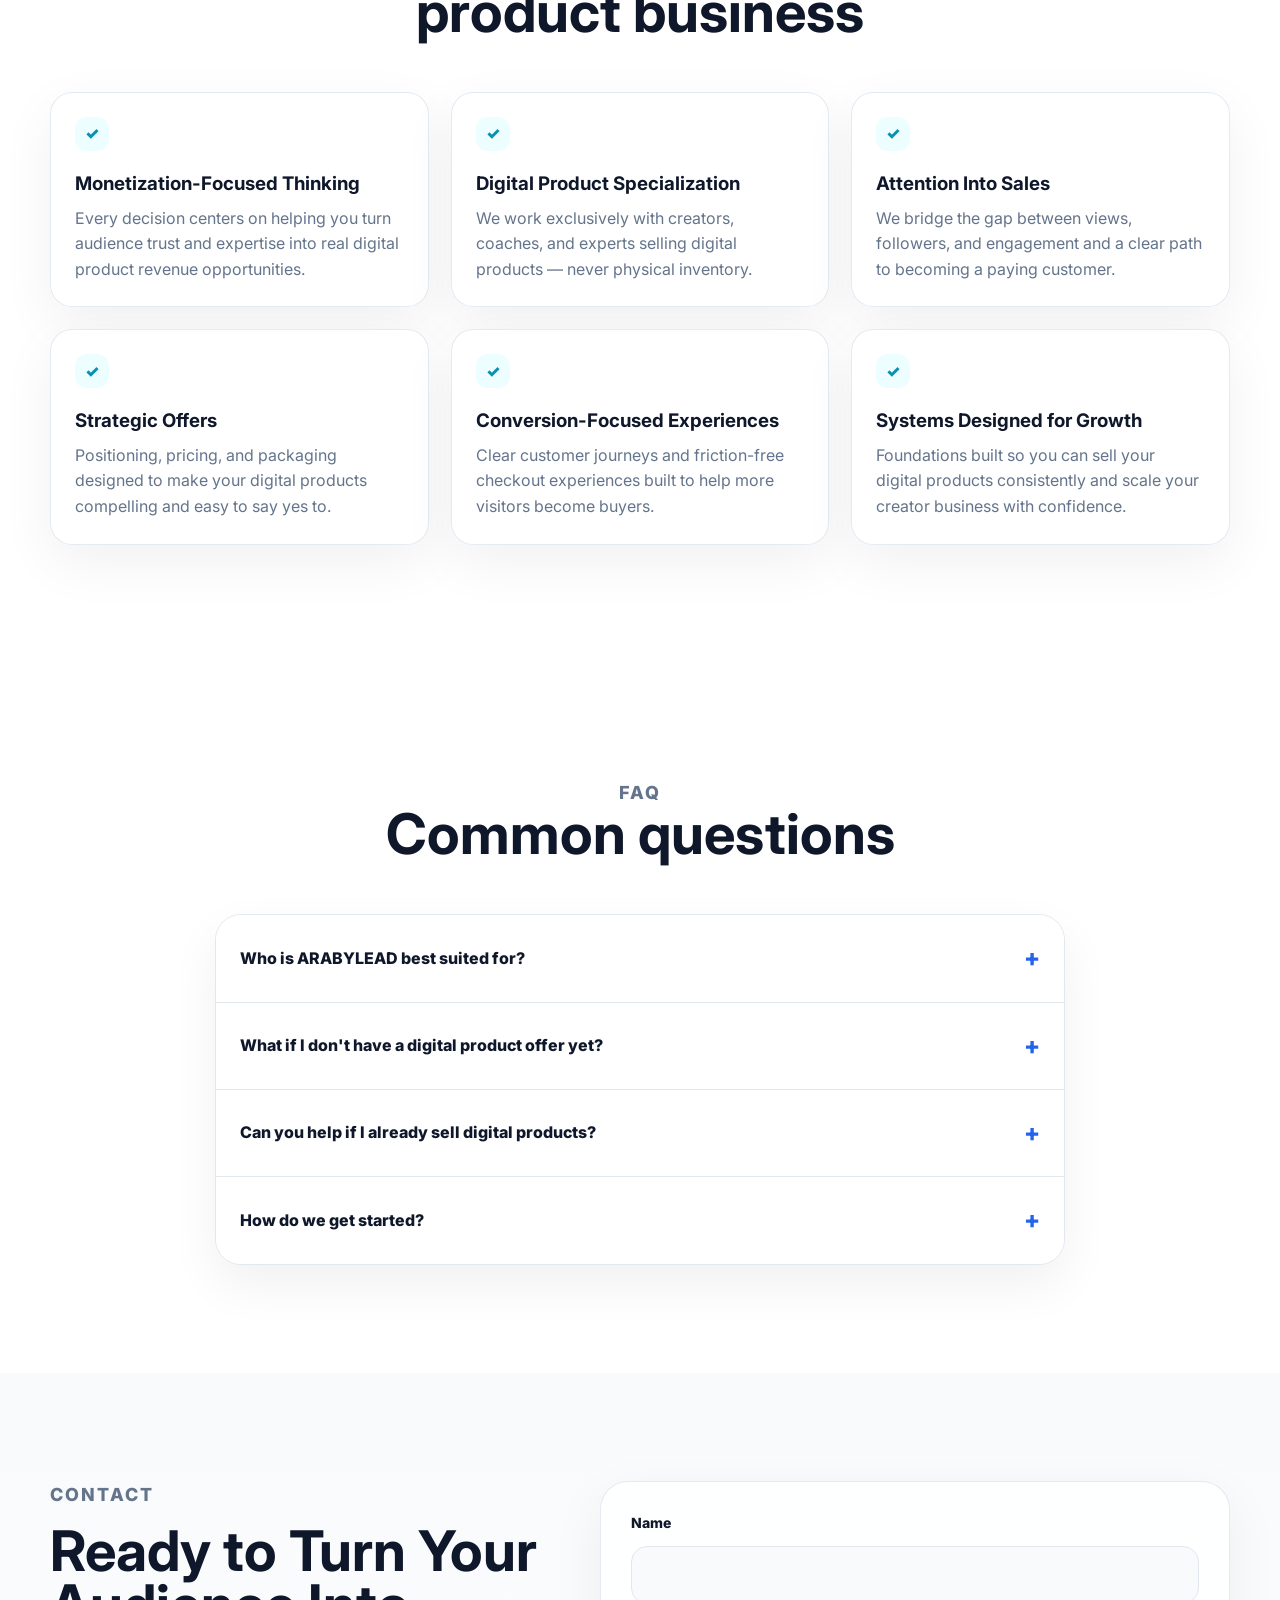
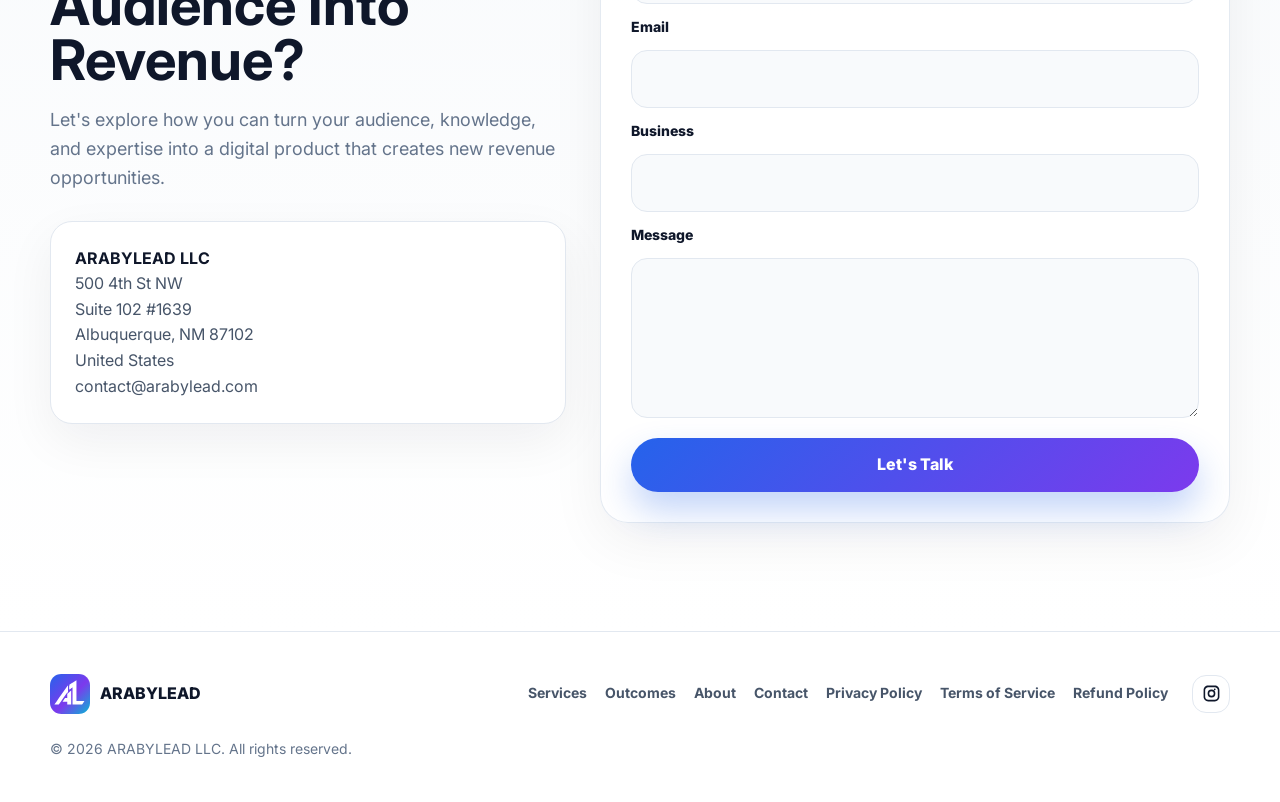
==== commit 1eada4bb: "fix/stripe-checkout-loading" ====
--- a/index.html
+++ b/index.html
@@ -3,20 +3,20 @@
 <head>
   <meta charset="UTF-8">
   <meta name="viewport" content="width=device-width, initial-scale=1.0">
-  <title>ARABYLEAD LLC | Helping Creators Sell &amp; Scale Digital Products</title>
-  <meta name="description" content="ARABYLEAD helps creators, coaches, and digital entrepreneurs sell and scale digital products through high-converting funnels, payment systems, automation, and growth strategies.">
+  <title>ARABYLEAD | Turn Your Audience Into Revenue</title>
+  <meta name="description" content="ARABYLEAD helps creators, coaches, and experts monetize their audience and grow their digital product businesses through strategic offers, sales systems, and growth solutions.">
   <meta name="robots" content="index, follow">
   <meta name="theme-color" content="#2563EB">
   <link rel="canonical" href="https://arabylead.com/">
   <meta property="og:type" content="website">
-  <meta property="og:title" content="ARABYLEAD LLC | Helping Creators Sell & Scale Digital Products">
-  <meta property="og:description" content="Premium digital product funnels, payment systems, checkout optimization, automation, email marketing, and growth strategy for creators.">
+  <meta property="og:title" content="ARABYLEAD | Turn Your Audience Into Revenue">
+  <meta property="og:description" content="ARABYLEAD helps creators, coaches, and experts monetize their audience and grow their digital product businesses through strategic offers, sales systems, and growth solutions.">
   <meta property="og:url" content="https://arabylead.com/">
   <meta property="og:site_name" content="ARABYLEAD LLC">
   <meta property="og:image" content="https://arabylead.com/assets/og-image.svg">
   <meta name="twitter:card" content="summary_large_image">
-  <meta name="twitter:title" content="ARABYLEAD LLC | Helping Creators Sell & Scale Digital Products">
-  <meta name="twitter:description" content="ARABYLEAD helps creators and digital entrepreneurs sell digital products with funnels, payment systems, automation, and growth strategy.">
+  <meta name="twitter:title" content="ARABYLEAD | Turn Your Audience Into Revenue">
+  <meta name="twitter:description" content="ARABYLEAD helps creators, coaches, and experts monetize their audience and grow their digital product businesses through strategic offers, sales systems, and growth solutions.">
   <meta name="twitter:image" content="https://arabylead.com/assets/og-image.svg">
   <link rel="preconnect" href="https://fonts.googleapis.com">
   <link rel="preconnect" href="https://fonts.gstatic.com" crossorigin>
@@ -43,11 +43,11 @@
       <div class="nav-menu">
         <a href="#home">Home</a>
         <a href="#services">Services</a>
-        <a href="#process">Process</a>
+        <a href="#outcomes">Outcomes</a>
         <a href="#about">About</a>
         <a href="#contact">Contact</a>
       </div>
-      <a class="nav-cta btn-ripple" href="#contact">Grow With Us</a>
+      <a class="nav-cta btn-ripple" href="#contact">Work With Us</a>
     </nav>
   </header>
 
@@ -55,20 +55,20 @@
     <section class="hero section-shell" id="home">
       <div class="hero-bg" aria-hidden="true"></div>
       <div class="hero-content reveal">
-        <p class="eyebrow">DIGITAL PRODUCT GROWTH SYSTEMS</p>
-        <h1>Helping Creators Sell &amp; Scale Their Digital Products</h1>
-        <p class="hero-copy">We help creators, coaches, and experts sell and scale digital products through high-converting sales funnels, payment systems, and growth strategies.</p>
+        <p class="eyebrow">TURN YOUR AUDIENCE INTO CUSTOMERS</p>
+        <h1>Helping Creators Turn Their Audience Into Revenue</h1>
+        <p class="hero-copy">We help creators, coaches, and experts monetize their audience by turning their knowledge into digital products people want to buy — and building the systems that help those products sell.</p>
         <div class="hero-actions">
-          <a class="button button-primary btn-ripple" href="#contact">Grow With Us</a>
+          <a class="button button-primary btn-ripple" href="#contact">Start a Conversation</a>
           <a class="button button-secondary btn-ripple" href="#services">Our Services</a>
         </div>
-        <div class="hero-metrics" aria-label="Company performance metrics">
-          <div><strong data-counter="38">0</strong><span>Funnels launched</span></div>
-          <div><strong data-counter="24">0</strong><span>Automation flows</span></div>
-          <div><strong data-counter="91">0</strong><span>Optimization score</span></div>
-        </div>
-      </div>
-      <div class="hero-visual reveal" aria-label="Sales funnel and automation illustration">
+        <div class="hero-metrics" aria-label="Core creator outcomes">
+          <div><strong>Profitable Offers</strong><span>Packaged around what your audience wants to buy</span></div>
+          <div><strong>Customer Conversion</strong><span>Turning attention and trust into paying customers</span></div>
+          <div><strong>Consistent Sales</strong><span>Systems built to grow your digital product business</span></div>
+        </div>
+      </div>
+      <div class="hero-visual reveal" aria-label="Creator monetization and digital product growth illustration">
         <svg viewBox="0 0 620 520" class="floating-illustration" role="img">
           <defs>
             <linearGradient id="panelGrad" x1="0" x2="1" y1="0" y2="1">
@@ -119,39 +119,34 @@
     <section class="section section-shell" id="services">
       <div class="section-heading reveal">
         <p class="eyebrow">Services</p>
-        <h2>Conversion infrastructure for serious creators</h2>
-        <p>From offer architecture to checkout automation, every system is built to convert traffic into predictable digital product revenue.</p>
+        <h2>Solutions that turn attention into digital product sales</h2>
+        <p>From packaging your expertise into an irresistible offer to creating a smooth buying experience, every solution is designed to help you monetize your audience.</p>
       </div>
       <div class="card-grid services-grid">
         <article class="service-card reveal">
+          <span class="icon-wrap" aria-hidden="true"><svg viewBox="0 0 24 24"><path d="M12 3l8 4v6c0 4.4-2.7 7-8 8-5.3-1-8-3.6-8-8V7l8-4zM9 12l2 2 4-5" fill="none" stroke="currentColor" stroke-width="2" stroke-linecap="round" stroke-linejoin="round"/></svg></span>
+          <h3>Irresistible Offers</h3>
+          <p>Package your knowledge into high-value digital offers with sharp positioning, strategic pricing, compelling bonuses, and perceived value that makes your audience want to buy.</p>
+        </article>
+        <article class="service-card reveal">
           <span class="icon-wrap" aria-hidden="true"><svg viewBox="0 0 24 24"><path d="M4 5h16M6 10h12M8 15h8M10 20h4" fill="none" stroke="currentColor" stroke-width="2" stroke-linecap="round"/></svg></span>
-          <h3>Sales Funnel Development</h3>
-          <p>High-converting sales funnels designed for courses, coaching programs, memberships, templates, guides, and other digital offers.</p>
+          <h3>Sales Funnels</h3>
+          <p>Turn interested followers and visitors into paying customers through strategic customer journeys designed to convert attention into consistent sales.</p>
         </article>
         <article class="service-card reveal">
           <span class="icon-wrap" aria-hidden="true"><svg viewBox="0 0 24 24"><path d="M3 7h18v10H3zM3 10h18M7 15h4" fill="none" stroke="currentColor" stroke-width="2" stroke-linecap="round" stroke-linejoin="round"/></svg></span>
-          <h3>Payment Gateway Integration</h3>
-          <p>Seamless payment and checkout systems designed to help you securely sell digital products and create a smooth customer experience.</p>
+          <h3>Payment Solutions</h3>
+          <p>Make buying your digital products simple, smooth, and secure with reliable checkout and payment experiences that remove friction between interest and purchase.</p>
         </article>
         <article class="service-card reveal">
           <span class="icon-wrap" aria-hidden="true"><svg viewBox="0 0 24 24"><path d="M4 18V6M4 18h16M8 15l3-4 3 2 5-7" fill="none" stroke="currentColor" stroke-width="2" stroke-linecap="round" stroke-linejoin="round"/></svg></span>
           <h3>Conversion Optimization</h3>
-          <p>Improve your messaging, landing pages, offers, and checkout experience to increase conversions and revenue from your digital products.</p>
-        </article>
-        <article class="service-card reveal">
-          <span class="icon-wrap" aria-hidden="true"><svg viewBox="0 0 24 24"><path d="M12 3v4M12 17v4M4.2 7.5l3.5 2M16.3 14l3.5 2M19.8 7.5l-3.5 2M7.7 14l-3.5 2M9 12a3 3 0 106 0 3 3 0 00-6 0z" fill="none" stroke="currentColor" stroke-width="2" stroke-linecap="round"/></svg></span>
-          <h3>Marketing Automation</h3>
-          <p>Automated systems for lead capture, email sequences, abandoned checkout recovery, customer onboarding, and digital product delivery.</p>
+          <p>Improve your buying experience and sales performance so more interested visitors take action, complete their purchase, and become paying customers.</p>
         </article>
         <article class="service-card reveal">
           <span class="icon-wrap" aria-hidden="true"><svg viewBox="0 0 24 24"><path d="M4 6h16v12H4zM4 7l8 6 8-6" fill="none" stroke="currentColor" stroke-width="2" stroke-linecap="round" stroke-linejoin="round"/></svg></span>
-          <h3>Email Marketing</h3>
-          <p>Strategic email campaigns that nurture your audience, build trust, and turn subscribers into digital product customers.</p>
-        </article>
-        <article class="service-card reveal">
-          <span class="icon-wrap" aria-hidden="true"><svg viewBox="0 0 24 24"><path d="M12 3l8 4v6c0 4.4-2.7 7-8 8-5.3-1-8-3.6-8-8V7l8-4zM9 12l2 2 4-5" fill="none" stroke="currentColor" stroke-width="2" stroke-linecap="round" stroke-linejoin="round"/></svg></span>
-          <h3>Digital Growth Consulting</h3>
-          <p>Clear growth strategies for creators and digital entrepreneurs, including offer positioning, launches, pricing, customer journeys, and long-term growth.</p>
+          <h3>Marketing</h3>
+          <p>Reach the right audience, attract qualified buyers, and create ongoing opportunities to sell and grow your digital products.</p>
         </article>
       </div>
     </section>
@@ -159,61 +154,61 @@
     <section class="section section-shell" id="who-we-work-with">
       <div class="section-heading reveal">
         <p class="eyebrow">WHO WE WORK WITH</p>
-        <h2>Built for Digital Businesses</h2>
-        <p>We work with creators, coaches, consultants, educators, and digital entrepreneurs who sell knowledge, expertise, and digital products online.</p>
+        <h2>Built for Creators &amp; Digital Product Businesses</h2>
+        <p>We partner with content creators, coaches, consultants, educators, and experts who want to monetize their knowledge, expertise, and audience through digital products.</p>
       </div>
       <div class="feature-grid">
-        <article class="feature-card reveal"><span>✓</span><h3>Online Courses</h3><p>Structured learning products built around expertise, frameworks, and repeatable outcomes.</p></article>
-        <article class="feature-card reveal"><span>✓</span><h3>Coaching Programs</h3><p>High-value coaching offers with clear enrollment, payment, and onboarding journeys.</p></article>
-        <article class="feature-card reveal"><span>✓</span><h3>Digital Templates</h3><p>Downloadable templates, toolkits, resources, and systems sold through optimized funnels.</p></article>
-        <article class="feature-card reveal"><span>✓</span><h3>Memberships</h3><p>Recurring digital communities, content libraries, and subscription-based knowledge offers.</p></article>
-        <article class="feature-card reveal"><span>✓</span><h3>E-books &amp; Guides</h3><p>Digital guides, playbooks, and educational assets with smooth checkout and delivery flows.</p></article>
-        <article class="feature-card reveal"><span>✓</span><h3>Digital Services</h3><p>Productized expertise and online service offers supported by clear sales systems.</p></article>
-      </div>
-    </section>
-
-    <section class="section process-section" id="process">
+        <article class="feature-card reveal"><span>✓</span><h3>Online Courses</h3><p>Turn your expertise into structured learning products that deliver real value to your audience and generate consistent sales.</p></article>
+        <article class="feature-card reveal"><span>✓</span><h3>Coaching Programs</h3><p>Package high-value coaching into compelling offers with a clear, confident path from interest to enrollment.</p></article>
+        <article class="feature-card reveal"><span>✓</span><h3>Digital Templates</h3><p>Monetize practical templates, toolkits, and resources that give your audience immediate value and a reason to buy.</p></article>
+        <article class="feature-card reveal"><span>✓</span><h3>Memberships</h3><p>Create recurring revenue opportunities around digital communities, content libraries, and ongoing member value.</p></article>
+        <article class="feature-card reveal"><span>✓</span><h3>E-books &amp; Guides</h3><p>Transform your insights into accessible digital guides and playbooks that turn followers into paying customers.</p></article>
+        <article class="feature-card reveal"><span>✓</span><h3>Digital Services</h3><p>Package your specialized expertise into clear, scalable digital offers built to attract and convert ideal clients.</p></article>
+      </div>
+    </section>
+
+    <section class="section process-section" id="outcomes">
       <div class="section-shell">
         <div class="section-heading reveal">
-          <p class="eyebrow">Process</p>
-          <h2>A focused path from idea to scalable revenue</h2>
-          <p>Every engagement follows a practical framework for turning digital offers into clear online sales systems.</p>
+          <p class="eyebrow">Outcomes</p>
+          <h2>From Audience to Revenue</h2>
+          <p>Your audience already represents an opportunity. We help you turn that attention into a digital product business with the right offer, a clear buying experience, and a system designed to generate sales.</p>
         </div>
         <div class="timeline">
-          <article class="timeline-card reveal"><span>01</span><h3>Discovery</h3><p>We map your digital offer, audience, traffic sources, platform stack, and current conversion bottlenecks.</p></article>
-          <article class="timeline-card reveal"><span>02</span><h3>Strategy</h3><p>We define the funnel architecture, checkout experience, automations, and online customer journey for your digital product.</p></article>
-          <article class="timeline-card reveal"><span>03</span><h3>Build</h3><p>We create the funnel pages, integrate payments, connect automation, and prepare analytics for your digital product launch.</p></article>
-          <article class="timeline-card reveal"><span>04</span><h3>Scale</h3><p>We improve the system with performance data, campaign insights, and high-leverage tests for scalable digital product growth.</p></article>
+          <article class="timeline-card reveal"><span>01</span><h3>Existing Attention</h3><p>You've already built trust with your followers. We help you unlock the commercial value inside the audience you have today.</p></article>
+          <article class="timeline-card reveal"><span>02</span><h3>A Profitable Offer</h3><p>Your knowledge is packaged into a clear, valuable digital product offer designed around what your audience genuinely wants to buy.</p></article>
+          <article class="timeline-card reveal"><span>03</span><h3>Customers Who Buy</h3><p>Interested followers move naturally from content to checkout through a smooth, persuasive buying experience.</p></article>
+          <article class="timeline-card reveal"><span>04</span><h3>Consistent Growth</h3><p>A reliable sales system that helps you sell your digital products consistently and grow your business over time.</p></article>
         </div>
       </div>
     </section>
 
     <section class="section section-shell about-split" id="about">
       <div class="about-panel reveal">
-        <p class="eyebrow">About ARABYLEAD LLC</p>
-        <h2>Built for creators who want a real digital business</h2>
-        <p>ARABYLEAD LLC helps creators, coaches, consultants, educators, and digital entrepreneurs turn their knowledge and expertise into scalable digital product businesses.</p>
-        <p>We focus exclusively on digital commerce, including online courses, coaching programs, memberships, templates, guides, and other digital products. We build the funnels, payment systems, automations, and growth infrastructure needed to sell and scale online.</p>
+        <p class="eyebrow">About ARABYLEAD</p>
+        <h2>We Believe Every Audience Has Potential.</h2>
+        <p>Creators spend years building trust, sharing knowledge, and growing their communities. We believe that audience can become more than views, followers, and engagement.</p>
+        <p>ARABYLEAD helps creators turn their knowledge, influence, and audience into digital product businesses — creating new revenue opportunities from what they already know and the community they have built.</p>
       </div>
       <div class="stats-panel reveal">
-        <div><strong data-counter="4">0</strong><span>Core growth stages</span></div>
-        <div><strong data-counter="6">0</strong><span>Service pillars</span></div>
-        <div><strong data-counter="100">0</strong><span>Creator-first approach</span></div>
+        <div><strong>Creator Monetization</strong><span>Turning audience trust and attention into paying customers</span></div>
+        <div><strong>Digital Products Only</strong><span>Exclusively focused on courses, coaching, guides, and digital offers</span></div>
+        <div><strong>Built for Consistent Sales</strong><span>Offers and buying experiences designed for long-term growth</span></div>
       </div>
     </section>
 
     <section class="section section-shell" id="why-us">
       <div class="section-heading reveal">
-        <p class="eyebrow">Why Choose Us</p>
-        <h2>Premium execution without unnecessary complexity</h2>
+        <p class="eyebrow">Why ARABYLEAD</p>
+        <h2>Focused on the outcomes that grow your digital product business</h2>
       </div>
       <div class="feature-grid">
-        <article class="feature-card reveal"><span>✓</span><h3>Fast Delivery</h3><p>Lean project cycles with clear milestones for digital product launches and funnel improvements.</p></article>
-        <article class="feature-card reveal"><span>✓</span><h3>Premium Quality</h3><p>Modern design, clean build standards, and polished online customer journeys.</p></article>
-        <article class="feature-card reveal"><span>✓</span><h3>Custom Solutions</h3><p>Systems shaped around your digital offer, audience, tools, and revenue goals.</p></article>
-        <article class="feature-card reveal"><span>✓</span><h3>Performance Focused</h3><p>Every decision supports speed, clarity, conversion, and digital product revenue growth.</p></article>
-        <article class="feature-card reveal"><span>✓</span><h3>Reliable Support</h3><p>Practical communication and dependable help across launch, automation, and optimization.</p></article>
-        <article class="feature-card reveal"><span>✓</span><h3>Long-Term Growth</h3><p>Foundations designed to support stronger launches, better retention, and scalable creator revenue.</p></article>
+        <article class="feature-card reveal"><span>✓</span><h3>Monetization-Focused Thinking</h3><p>Every decision centers on helping you turn audience trust and expertise into real digital product revenue opportunities.</p></article>
+        <article class="feature-card reveal"><span>✓</span><h3>Digital Product Specialization</h3><p>We work exclusively with creators, coaches, and experts selling digital products — never physical inventory.</p></article>
+        <article class="feature-card reveal"><span>✓</span><h3>Attention Into Sales</h3><p>We bridge the gap between views, followers, and engagement and a clear path to becoming a paying customer.</p></article>
+        <article class="feature-card reveal"><span>✓</span><h3>Strategic Offers</h3><p>Positioning, pricing, and packaging designed to make your digital products compelling and easy to say yes to.</p></article>
+        <article class="feature-card reveal"><span>✓</span><h3>Conversion-Focused Experiences</h3><p>Clear customer journeys and friction-free checkout experiences built to help more visitors become buyers.</p></article>
+        <article class="feature-card reveal"><span>✓</span><h3>Systems Designed for Growth</h3><p>Foundations built so you can sell your digital products consistently and scale your creator business with confidence.</p></article>
       </div>
     </section>
 
@@ -224,20 +219,20 @@
       </div>
       <div class="faq-list reveal">
         <div class="faq-item">
-          <button type="button" aria-expanded="false">How long does it take?<span>+</span></button>
-          <div class="faq-answer"><p>Most focused digital product funnel or integration projects take 2 to 4 weeks, depending on scope, content readiness, and platform complexity.</p></div>
-        </div>
-        <div class="faq-item">
-          <button type="button" aria-expanded="false">What platforms do you support?<span>+</span></button>
-          <div class="faq-answer"><p>We support common creator and digital product stacks including Webflow, WordPress, Kajabi, Gumroad, ConvertKit, Mailchimp, Stripe, PayPal, Zapier, and similar tools.</p></div>
-        </div>
-        <div class="faq-item">
-          <button type="button" aria-expanded="false">Do you integrate Stripe?<span>+</span></button>
-          <div class="faq-answer"><p>Yes. We can connect Stripe checkout flows for digital products, subscriptions, coaching programs, memberships, invoices, and post-purchase automation.</p></div>
-        </div>
-        <div class="faq-item">
-          <button type="button" aria-expanded="false">Can you improve existing funnels?<span>+</span></button>
-          <div class="faq-answer"><p>Yes. We audit current digital product pages, messaging, checkout flow, analytics, and automation to find high-impact improvements.</p></div>
+          <button type="button" aria-expanded="false">Who is ARABYLEAD best suited for?<span>+</span></button>
+          <div class="faq-answer"><p>We partner with content creators, coaches, educators, and experts who have built an audience or specialized knowledge and want to monetize it by selling digital products.</p></div>
+        </div>
+        <div class="faq-item">
+          <button type="button" aria-expanded="false">What if I don't have a digital product offer yet?<span>+</span></button>
+          <div class="faq-answer"><p>We help you turn what you already know into a clear, valuable digital product offer — including positioning, pricing, packaging, and bonuses — so your audience has a strong reason to buy.</p></div>
+        </div>
+        <div class="faq-item">
+          <button type="button" aria-expanded="false">Can you help if I already sell digital products?<span>+</span></button>
+          <div class="faq-answer"><p>Yes. If you already have a digital product but want more consistent sales, we help strengthen your offer, customer journey, buying experience, and marketing to unlock more conversion opportunities.</p></div>
+        </div>
+        <div class="faq-item">
+          <button type="button" aria-expanded="false">How do we get started?<span>+</span></button>
+          <div class="faq-answer"><p>Send us a message through the contact form below with a bit about your audience, expertise, and goals. We'll start a conversation to explore how you can turn your audience into digital product revenue.</p></div>
         </div>
       </div>
     </section>
@@ -246,8 +241,8 @@
       <div class="section-shell contact-grid">
         <div class="contact-copy reveal">
           <p class="eyebrow">Contact</p>
-          <h2>Ready to Sell &amp; Scale Your Digital Product?</h2>
-          <p>Tell us about your digital product, audience, and business goals. We'll help you build the systems needed to turn your audience into customers and scale your online revenue.</p>
+          <h2>Ready to Turn Your Audience Into Revenue?</h2>
+          <p>Let's explore how you can turn your audience, knowledge, and expertise into a digital product that creates new revenue opportunities.</p>
           <address>
             <strong>ARABYLEAD LLC</strong><br>
             500 4th St NW<br>
@@ -280,7 +275,7 @@
       </a>
       <div class="footer-links" aria-label="Footer navigation">
         <a href="#services">Services</a>
-        <a href="#process">Process</a>
+        <a href="#outcomes">Outcomes</a>
         <a href="#about">About</a>
         <a href="#contact">Contact</a>
         <a href="privacy.html">Privacy Policy</a>
--- a/css/style.css
+++ b/css/style.css
@@ -1 +1 @@
-:root{--primary:#2563eb;--secondary:#7c3aed;--accent:#06b6d4;--dark:#0f172a;--text:#334155;--muted:#64748b;--line:#e2e8f0;--soft:#f8fafc;--white:#fff;--shadow:0 24px 70px rgba(15,23,42,.12);--radius:24px;--max:1180px}*{box-sizing:border-box}html{scroll-behavior:smooth}body{margin:0;font-family:Inter,system-ui,-apple-system,Segoe UI,sans-serif;color:var(--text);background:#fff;line-height:1.6;overflow-x:hidden}body.no-scroll{overflow:hidden}a{color:inherit;text-decoration:none}img,svg{max-width:100%;display:block}button,input,textarea{font:inherit}.loader{position:fixed;inset:0;z-index:9999;display:grid;place-items:center;background:radial-gradient(circle at 50% 40%,#eff6ff,#fff 58%);transition:opacity .5s ease,visibility .5s ease}.loader.hidden{opacity:0;visibility:hidden}.loader-mark{display:flex;gap:9px}.loader-mark span{width:12px;height:12px;border-radius:999px;background:linear-gradient(135deg,var(--primary),var(--secondary));animation:loaderPulse .75s ease-in-out infinite alternate}.loader-mark span:nth-child(2){animation-delay:.15s}.loader-mark span:nth-child(3){animation-delay:.3s}@keyframes loaderPulse{to{transform:translateY(-12px);opacity:.45}}.section-shell{width:min(var(--max),calc(100% - 40px));margin-inline:auto}.site-header{position:fixed;top:0;left:0;right:0;z-index:1000;padding:16px 0;transition:padding .25s ease,background .25s ease,box-shadow .25s ease}.site-header.scrolled{padding:10px 0;background:rgba(255,255,255,.82);backdrop-filter:blur(18px);box-shadow:0 10px 35px rgba(15,23,42,.08)}.navbar{width:min(var(--max),calc(100% - 40px));margin:auto;display:flex;align-items:center;justify-content:space-between;gap:22px}.brand{display:inline-flex;align-items:center;gap:10px;font-weight:800;color:var(--dark);letter-spacing:0}.brand-icon{width:40px;height:40px;flex:0 0 40px}.nav-menu{display:flex;align-items:center;gap:28px;color:#475569;font-size:15px;font-weight:600}.nav-menu a{position:relative}.nav-menu a:after{content:"";position:absolute;left:0;right:0;bottom:-8px;height:2px;border-radius:999px;background:linear-gradient(90deg,var(--primary),var(--accent));transform:scaleX(0);transform-origin:left;transition:transform .2s ease}.nav-menu a:hover:after,.nav-menu a.active:after{transform:scaleX(1)}.nav-cta{padding:11px 17px;border-radius:999px;background:var(--dark);color:#fff;font-weight:700;font-size:14px;box-shadow:0 12px 30px rgba(15,23,42,.18)}.nav-toggle{display:none;width:44px;height:44px;border:1px solid var(--line);border-radius:14px;background:#fff;align-items:center;justify-content:center;flex-direction:column;gap:5px}.nav-toggle span{width:18px;height:2px;background:var(--dark);border-radius:99px;transition:.2s ease}.hero{position:relative;min-height:100vh;display:grid;grid-template-columns:minmax(0,1fr) minmax(360px,.88fr);align-items:center;gap:48px;padding:130px 0 70px}.hero-bg{position:absolute;inset:0 -10vw auto;min-height:760px;background:radial-gradient(circle at 20% 14%,rgba(37,99,235,.18),transparent 26%),radial-gradient(circle at 76% 12%,rgba(124,58,237,.16),transparent 25%),linear-gradient(180deg,#fff 0%,#f8fbff 100%);z-index:-1}.eyebrow{margin:0 0 14px;color:var(--primary);font-size:13px;font-weight:800;text-transform:uppercase;letter-spacing:.12em}.hero h1,.section-heading h2,.about-panel h2,.contact-copy h2{margin:0;color:var(--dark);line-height:.98;letter-spacing:0}.hero h1{font-size:clamp(46px,8vw,86px);max-width:780px}.hero-copy{max-width:660px;margin:24px 0 0;font-size:clamp(18px,2vw,21px);color:#475569}.hero-actions{display:flex;flex-wrap:wrap;gap:14px;margin-top:34px}.button{position:relative;overflow:hidden;display:inline-flex;align-items:center;justify-content:center;min-height:52px;padding:14px 22px;border-radius:999px;border:0;font-weight:800;cursor:pointer;transition:transform .2s ease,box-shadow .2s ease}.button:hover{transform:translateY(-2px)}.button-primary{color:#fff;background:linear-gradient(135deg,var(--primary),var(--secondary));box-shadow:0 18px 35px rgba(37,99,235,.28)}.button-secondary{color:var(--dark);background:rgba(255,255,255,.76);border:1px solid rgba(148,163,184,.36);backdrop-filter:blur(14px)}.ripple{position:absolute;border-radius:50%;background:rgba(255,255,255,.45);transform:scale(0);animation:ripple .6s linear;pointer-events:none}@keyframes ripple{to{transform:scale(4);opacity:0}}.hero-metrics{display:grid;grid-template-columns:repeat(3,1fr);gap:12px;margin-top:42px;max-width:590px}.hero-metrics div,.stats-panel div{padding:18px;border:1px solid rgba(226,232,240,.8);border-radius:20px;background:rgba(255,255,255,.72);box-shadow:0 14px 38px rgba(15,23,42,.06);backdrop-filter:blur(18px)}.hero-metrics strong,.stats-panel strong{display:block;color:var(--dark);font-size:30px;line-height:1}.hero-metrics strong:after,.stats-panel strong:after{content:"+"}.hero-metrics span,.stats-panel span{display:block;margin-top:8px;color:var(--muted);font-size:13px;font-weight:700}.floating-illustration{filter:drop-shadow(0 30px 70px rgba(15,23,42,.12));animation:float 6s ease-in-out infinite}.orbit-one{animation:orbitOne 5.8s ease-in-out infinite}.orbit-two{animation:orbitTwo 6.4s ease-in-out infinite}@keyframes float{50%{transform:translateY(-18px)}}@keyframes orbitOne{50%{transform:translate(12px,-10px)}}@keyframes orbitTwo{50%{transform:translate(-12px,12px)}}.section{padding:108px 0}.section-heading{text-align:center;max-width:760px;margin:0 auto 52px}.section-heading h2,.about-panel h2,.contact-copy h2{font-size:clamp(34px,5vw,56px)}.section-heading p{margin:18px auto 0;color:var(--muted);font-size:18px}.card-grid,.feature-grid{display:grid;grid-template-columns:repeat(3,1fr);gap:22px}.service-card,.feature-card,.timeline-card,.contact-form,.about-panel,.stats-panel{border:1px solid rgba(226,232,240,.9);background:rgba(255,255,255,.86);box-shadow:0 18px 55px rgba(15,23,42,.06)}.service-card{position:relative;overflow:hidden;padding:28px;border-radius:var(--radius);transition:transform .25s ease,border-color .25s ease,box-shadow .25s ease}.service-card:before{content:"";position:absolute;inset:0;background:linear-gradient(135deg,rgba(37,99,235,.08),rgba(124,58,237,.07),rgba(6,182,212,.08));opacity:0;transition:opacity .25s ease}.service-card:hover{transform:translateY(-8px);border-color:rgba(37,99,235,.35);box-shadow:var(--shadow)}.service-card:hover:before{opacity:1}.service-card>*{position:relative}.icon-wrap{width:54px;height:54px;display:grid;place-items:center;border-radius:18px;color:var(--primary);background:#eff6ff}.icon-wrap svg{width:27px;height:27px}.service-card h3,.feature-card h3,.timeline-card h3{margin:22px 0 10px;color:var(--dark);line-height:1.2}.service-card p,.feature-card p,.timeline-card p{margin:0;color:var(--muted)}.process-section,.contact-section{background:linear-gradient(180deg,#f8fafc 0%,#fff 100%)}.timeline{position:relative;display:grid;grid-template-columns:repeat(4,1fr);gap:18px}.timeline:before{content:"";position:absolute;left:9%;right:9%;top:34px;height:3px;border-radius:99px;background:linear-gradient(90deg,var(--primary),var(--secondary),var(--accent));background-size:200% 100%;animation:lineFlow 4s linear infinite}@keyframes lineFlow{to{background-position:200% 0}}.timeline-card{position:relative;padding:76px 22px 24px;border-radius:22px}.timeline-card span{position:absolute;top:16px;left:22px;width:40px;height:40px;display:grid;place-items:center;border-radius:14px;background:var(--dark);color:#fff;font-size:13px;font-weight:800}.about-split{display:grid;grid-template-columns:1.18fr .82fr;gap:24px;align-items:stretch}.about-panel,.stats-panel{border-radius:28px;padding:42px}.about-panel p{font-size:18px;color:var(--muted)}.stats-panel{display:grid;gap:16px;background:linear-gradient(135deg,#0f172a,#1e1b4b);border:0}.stats-panel div{background:rgba(255,255,255,.08);border-color:rgba(255,255,255,.14);box-shadow:none}.stats-panel strong,.stats-panel span{color:#fff}.feature-grid{grid-template-columns:repeat(3,1fr)}.feature-card{padding:24px;border-radius:22px;transition:transform .2s ease,box-shadow .2s ease}.feature-card:hover{transform:translateY(-6px);box-shadow:var(--shadow)}.feature-card span{display:grid;place-items:center;width:34px;height:34px;border-radius:12px;background:#ecfeff;color:#0891b2;font-weight:900}.faq-list{max-width:850px;margin:auto;border:1px solid var(--line);border-radius:26px;overflow:hidden;background:#fff;box-shadow:0 20px 50px rgba(15,23,42,.06)}.faq-item+.faq-item{border-top:1px solid var(--line)}.faq-item button{width:100%;display:flex;justify-content:space-between;align-items:center;gap:18px;padding:24px;background:#fff;border:0;color:var(--dark);font-weight:800;text-align:left;cursor:pointer}.faq-item button span{font-size:24px;color:var(--primary);transition:transform .2s ease}.faq-item.open button span{transform:rotate(45deg)}.faq-answer{max-height:0;overflow:hidden;transition:max-height .25s ease}.faq-answer p{margin:0;padding:0 24px 24px;color:var(--muted)}.contact-grid{display:grid;grid-template-columns:.9fr 1.1fr;gap:34px;align-items:start}.contact-copy p{font-size:18px;color:var(--muted)}address{margin-top:28px;padding:24px;border-radius:22px;background:#fff;border:1px solid var(--line);font-style:normal;color:#475569;box-shadow:0 18px 50px rgba(15,23,42,.06)}address strong{color:var(--dark)}.contact-form{display:grid;gap:12px;border-radius:28px;padding:30px}.contact-form label{font-weight:800;color:var(--dark);font-size:14px}.contact-form input,.contact-form textarea{width:100%;border:1px solid var(--line);border-radius:16px;padding:15px 16px;color:var(--dark);background:#f8fafc;outline:0;transition:border-color .2s ease,box-shadow .2s ease,background .2s ease}.contact-form input:focus,.contact-form textarea:focus{border-color:rgba(37,99,235,.7);background:#fff;box-shadow:0 0 0 4px rgba(37,99,235,.12)}.contact-form textarea{resize:vertical}.contact-form button{margin-top:8px}.footer{padding:42px 0;border-top:1px solid var(--line);background:#fff}.footer-inner{display:grid;grid-template-columns:1fr auto auto;gap:24px;align-items:center}.footer-links,.social-links{display:flex;align-items:center;gap:18px}.footer-links a{font-weight:700;color:#475569;font-size:14px}.social-links a{width:38px;height:38px;display:grid;place-items:center;border:1px solid var(--line);border-radius:14px;color:var(--dark);transition:.2s ease}.social-links a:hover{transform:translateY(-3px);color:var(--primary);border-color:rgba(37,99,235,.35)}.social-links svg{width:19px;height:19px}.copyright{grid-column:1/-1;margin:0;color:var(--muted);font-size:14px}.back-to-top{position:fixed;right:22px;bottom:22px;z-index:900;width:46px;height:46px;border:0;border-radius:16px;background:var(--dark);color:#fff;font-size:22px;box-shadow:0 15px 35px rgba(15,23,42,.2);cursor:pointer;opacity:0;visibility:hidden;transform:translateY(12px);transition:.2s ease}.back-to-top.visible{opacity:1;visibility:visible;transform:translateY(0)}.reveal{opacity:0;transform:translateY(28px);transition:opacity .7s ease,transform .7s ease}.reveal.visible{opacity:1;transform:translateY(0)}@media (max-width:980px){.nav-cta{display:none}.nav-toggle{display:flex}.nav-menu{position:fixed;top:72px;left:20px;right:20px;display:grid;gap:6px;padding:16px;border:1px solid var(--line);border-radius:22px;background:rgba(255,255,255,.96);box-shadow:var(--shadow);transform:translateY(-12px);opacity:0;visibility:hidden;transition:.2s ease}.nav-menu.open{transform:translateY(0);opacity:1;visibility:visible}.nav-menu a{padding:12px}.hero{grid-template-columns:1fr;min-height:auto;padding-top:120px}.hero-visual{max-width:620px;margin:auto}.card-grid,.feature-grid,.timeline,.contact-grid,.about-split{grid-template-columns:1fr 1fr}.timeline:before{display:none}.footer-inner{grid-template-columns:1fr}.footer-links,.social-links{flex-wrap:wrap}}@media (max-width:680px){.section-shell,.navbar{width:min(100% - 28px,var(--max))}.hero{gap:30px;padding-bottom:52px}.hero h1{font-size:44px}.hero-metrics,.card-grid,.feature-grid,.timeline,.contact-grid,.about-split{grid-template-columns:1fr}.section{padding:76px 0}.section-heading{margin-bottom:34px}.section-heading h2,.about-panel h2,.contact-copy h2{font-size:34px}.about-panel,.stats-panel,.contact-form{padding:24px;border-radius:22px}.hero-actions .button{width:100%}.hero-metrics div{padding:16px}.floating-illustration{max-height:410px}.footer-links{gap:14px}.copyright{font-size:13px}}@media (prefers-reduced-motion:reduce){*,*:before,*:after{animation-duration:.01ms!important;animation-iteration-count:1!important;scroll-behavior:auto!important;transition-duration:.01ms!important}.reveal{opacity:1;transform:none}}
+:root{--primary:#2563eb;--secondary:#7c3aed;--accent:#06b6d4;--dark:#0f172a;--text:#334155;--muted:#64748b;--line:#e2e8f0;--soft:#f8fafc;--white:#fff;--shadow:0 24px 70px rgba(15,23,42,.12);--radius:24px;--max:1180px}*{box-sizing:border-box}html{scroll-behavior:smooth;overflow-x:clip}body{margin:0;font-family:Inter,system-ui,-apple-system,Segoe UI,sans-serif;color:var(--text);background:#fff;line-height:1.6;overflow-x:clip}main{overflow-x:clip}body.no-scroll{overflow:hidden}a{color:inherit;text-decoration:none}img,svg{max-width:100%;display:block}button,input,textarea{font:inherit}.loader{position:fixed;inset:0;z-index:9999;display:grid;place-items:center;background:radial-gradient(circle at 50% 40%,#eff6ff,#fff 58%);transition:opacity .5s ease,visibility .5s ease}.loader.hidden{opacity:0;visibility:hidden}.loader-mark{display:flex;gap:9px}.loader-mark span{width:12px;height:12px;border-radius:999px;background:linear-gradient(135deg,var(--primary),var(--secondary));animation:loaderPulse .75s ease-in-out infinite alternate}.loader-mark span:nth-child(2){animation-delay:.15s}.loader-mark span:nth-child(3){animation-delay:.3s}@keyframes loaderPulse{to{transform:translateY(-12px);opacity:.45}}.section-shell{width:min(var(--max),calc(100% - 40px));margin-inline:auto}.site-header{position:fixed;top:0;left:0;right:0;z-index:1000;padding:16px 0;transition:padding .25s ease,background .25s ease,box-shadow .25s ease}.site-header.scrolled{padding:10px 0;background:rgba(255,255,255,.82);backdrop-filter:blur(18px);box-shadow:0 10px 35px rgba(15,23,42,.08)}.navbar{width:min(var(--max),calc(100% - 40px));margin:auto;display:flex;align-items:center;justify-content:space-between;gap:22px}.brand{display:inline-flex;align-items:center;gap:10px;font-weight:800;color:var(--dark);letter-spacing:0}.brand-icon{width:40px;height:40px;flex:0 0 40px}.nav-menu{display:flex;align-items:center;gap:28px;color:#475569;font-size:15px;font-weight:600}.nav-menu a{position:relative}.nav-menu a:after{content:"";position:absolute;left:0;right:0;bottom:-8px;height:2px;border-radius:999px;background:linear-gradient(90deg,var(--primary),var(--accent));transform:scaleX(0);transform-origin:left;transition:transform .2s ease}.nav-menu a:hover:after,.nav-menu a.active:after{transform:scaleX(1)}.nav-cta{padding:11px 17px;border-radius:999px;background:var(--dark);color:#fff;font-weight:700;font-size:14px;box-shadow:0 12px 30px rgba(15,23,42,.18)}.nav-toggle{display:none;width:44px;height:44px;border:1px solid var(--line);border-radius:14px;background:#fff;align-items:center;justify-content:center;flex-direction:column;gap:5px}.nav-toggle span{width:18px;height:2px;background:var(--dark);border-radius:99px;transition:.2s ease}.hero{position:relative;min-height:100vh;display:grid;grid-template-columns:minmax(0,1fr) minmax(360px,.88fr);align-items:center;gap:48px;padding:130px 0 70px}.hero-bg{position:absolute;inset:0 -10vw auto;min-height:760px;background:radial-gradient(circle at 20% 14%,rgba(37,99,235,.18),transparent 26%),radial-gradient(circle at 76% 12%,rgba(124,58,237,.16),transparent 25%),linear-gradient(180deg,#fff 0%,#f8fbff 100%);z-index:-1}.eyebrow{margin:0 0 14px;color:var(--primary);font-size:13px;font-weight:800;text-transform:uppercase;letter-spacing:.12em}.hero h1,.section-heading h2,.about-panel h2,.contact-copy h2{margin:0;color:var(--dark);line-height:.98;letter-spacing:0}.hero h1{font-size:clamp(42px,5.6vw,74px);max-width:780px}.hero-copy{max-width:660px;margin:24px 0 0;font-size:clamp(18px,2vw,21px);color:#475569}.hero-actions{display:flex;flex-wrap:wrap;gap:14px;margin-top:34px}.button{position:relative;overflow:hidden;display:inline-flex;align-items:center;justify-content:center;min-height:52px;padding:14px 22px;border-radius:999px;border:0;font-weight:800;cursor:pointer;transition:transform .2s ease,box-shadow .2s ease}.button:hover{transform:translateY(-2px)}.button-primary{color:#fff;background:linear-gradient(135deg,var(--primary),var(--secondary));box-shadow:0 18px 35px rgba(37,99,235,.28)}.button-secondary{color:var(--dark);background:rgba(255,255,255,.76);border:1px solid rgba(148,163,184,.36);backdrop-filter:blur(14px)}.ripple{position:absolute;border-radius:50%;background:rgba(255,255,255,.45);transform:scale(0);animation:ripple .6s linear;pointer-events:none}@keyframes ripple{to{transform:scale(4);opacity:0}}.hero-metrics{display:grid;grid-template-columns:repeat(3,1fr);gap:12px;margin-top:42px;max-width:590px}.hero-metrics div,.stats-panel div{padding:18px;border:1px solid rgba(226,232,240,.8);border-radius:20px;background:rgba(255,255,255,.72);box-shadow:0 14px 38px rgba(15,23,42,.06);backdrop-filter:blur(18px)}.hero-metrics strong,.stats-panel strong{display:block;color:var(--dark);font-size:18px;line-height:1.25}.stats-panel strong{font-size:22px}.hero-metrics span,.stats-panel span{display:block;margin-top:8px;color:var(--muted);font-size:13px;font-weight:700}.floating-illustration{width:100%;height:auto;filter:drop-shadow(0 30px 70px rgba(15,23,42,.12));animation:float 6s ease-in-out infinite}.orbit-one{animation:orbitOne 5.8s ease-in-out infinite}.orbit-two{animation:orbitTwo 6.4s ease-in-out infinite}@keyframes float{50%{transform:translateY(-18px)}}@keyframes orbitOne{50%{transform:translate(12px,-10px)}}@keyframes orbitTwo{50%{transform:translate(-12px,12px)}}.section{padding:108px 0}.section-heading{text-align:center;max-width:760px;margin:0 auto 52px}.section-heading h2,.about-panel h2,.contact-copy h2{font-size:clamp(34px,5vw,56px)}.section-heading p{margin:18px auto 0;color:var(--muted);font-size:18px}.card-grid,.feature-grid{display:grid;grid-template-columns:repeat(3,1fr);gap:22px}.services-grid{display:flex;flex-wrap:wrap;justify-content:center;gap:22px}.services-grid .service-card{flex:1 1 calc((100% - 44px) / 3);max-width:calc((100% - 44px) / 3)}.service-card,.feature-card,.timeline-card,.contact-form,.about-panel,.stats-panel{border:1px solid rgba(226,232,240,.9);background:rgba(255,255,255,.86);box-shadow:0 18px 55px rgba(15,23,42,.06)}.service-card{position:relative;overflow:hidden;padding:28px;border-radius:var(--radius);transition:transform .25s ease,border-color .25s ease,box-shadow .25s ease}.service-card:before{content:"";position:absolute;inset:0;background:linear-gradient(135deg,rgba(37,99,235,.08),rgba(124,58,237,.07),rgba(6,182,212,.08));opacity:0;transition:opacity .25s ease}.service-card:hover{transform:translateY(-8px);border-color:rgba(37,99,235,.35);box-shadow:var(--shadow)}.service-card:hover:before{opacity:1}.service-card>*{position:relative}.icon-wrap{width:54px;height:54px;display:grid;place-items:center;border-radius:18px;color:var(--primary);background:#eff6ff}.icon-wrap svg{width:27px;height:27px}.service-card h3,.feature-card h3,.timeline-card h3{margin:22px 0 10px;color:var(--dark);line-height:1.2}.service-card p,.feature-card p,.timeline-card p{margin:0;color:var(--muted)}.process-section,.contact-section{background:linear-gradient(180deg,#f8fafc 0%,#fff 100%)}.timeline{position:relative;display:grid;grid-template-columns:repeat(4,1fr);gap:18px}.timeline:before{content:"";position:absolute;left:9%;right:9%;top:34px;height:3px;border-radius:99px;background:linear-gradient(90deg,var(--primary),var(--secondary),var(--accent));background-size:200% 100%;animation:lineFlow 4s linear infinite}@keyframes lineFlow{to{background-position:200% 0}}.timeline-card{position:relative;padding:76px 22px 24px;border-radius:22px}.timeline-card span{position:absolute;top:16px;left:22px;width:40px;height:40px;display:grid;place-items:center;border-radius:14px;background:var(--dark);color:#fff;font-size:13px;font-weight:800}.about-split{display:grid;grid-template-columns:1.18fr .82fr;gap:24px;align-items:stretch}.about-panel,.stats-panel{border-radius:28px;padding:42px}.about-panel p{font-size:18px;color:var(--muted)}.stats-panel{display:grid;gap:16px;background:linear-gradient(135deg,#0f172a,#1e1b4b);border:0}.stats-panel div{background:rgba(255,255,255,.08);border-color:rgba(255,255,255,.14);box-shadow:none}.stats-panel strong,.stats-panel span{color:#fff}.feature-grid{grid-template-columns:repeat(3,1fr)}.feature-card{padding:24px;border-radius:22px;transition:transform .2s ease,box-shadow .2s ease}.feature-card:hover{transform:translateY(-6px);box-shadow:var(--shadow)}.feature-card span{display:grid;place-items:center;width:34px;height:34px;border-radius:12px;background:#ecfeff;color:#0891b2;font-weight:900}.faq-list{max-width:850px;margin:auto;border:1px solid var(--line);border-radius:26px;overflow:hidden;background:#fff;box-shadow:0 20px 50px rgba(15,23,42,.06)}.faq-item+.faq-item{border-top:1px solid var(--line)}.faq-item button{width:100%;display:flex;justify-content:space-between;align-items:center;gap:18px;padding:24px;background:#fff;border:0;color:var(--dark);font-weight:800;text-align:left;cursor:pointer}.faq-item button span{font-size:24px;color:var(--primary);transition:transform .2s ease}.faq-item.open button span{transform:rotate(45deg)}.faq-answer{max-height:0;overflow:hidden;transition:max-height .25s ease}.faq-answer p{margin:0;padding:0 24px 24px;color:var(--muted)}.contact-grid{display:grid;grid-template-columns:.9fr 1.1fr;gap:34px;align-items:start}.contact-copy p{font-size:18px;color:var(--muted)}address{margin-top:28px;padding:24px;border-radius:22px;background:#fff;border:1px solid var(--line);font-style:normal;color:#475569;box-shadow:0 18px 50px rgba(15,23,42,.06)}address strong{color:var(--dark)}.contact-form{display:grid;gap:12px;border-radius:28px;padding:30px}.contact-form label{font-weight:800;color:var(--dark);font-size:14px}.contact-form input,.contact-form textarea{width:100%;border:1px solid var(--line);border-radius:16px;padding:15px 16px;color:var(--dark);background:#f8fafc;outline:0;transition:border-color .2s ease,box-shadow .2s ease,background .2s ease}.contact-form input:focus,.contact-form textarea:focus{border-color:rgba(37,99,235,.7);background:#fff;box-shadow:0 0 0 4px rgba(37,99,235,.12)}.contact-form textarea{resize:vertical}.contact-form button{margin-top:8px}.footer{padding:42px 0;border-top:1px solid var(--line);background:#fff}.footer-inner{display:grid;grid-template-columns:1fr auto auto;gap:24px;align-items:center}.footer-links,.social-links{display:flex;align-items:center;gap:18px}.footer-links a{font-weight:700;color:#475569;font-size:14px}.social-links a{width:38px;height:38px;display:grid;place-items:center;border:1px solid var(--line);border-radius:14px;color:var(--dark);transition:.2s ease}.social-links a:hover{transform:translateY(-3px);color:var(--primary);border-color:rgba(37,99,235,.35)}.social-links svg{width:19px;height:19px}.copyright{grid-column:1/-1;margin:0;color:var(--muted);font-size:14px}.back-to-top{position:fixed;right:22px;bottom:22px;z-index:900;width:46px;height:46px;border:0;border-radius:16px;background:var(--dark);color:#fff;font-size:22px;box-shadow:0 15px 35px rgba(15,23,42,.2);cursor:pointer;opacity:0;visibility:hidden;transform:translateY(12px);transition:.2s ease}.back-to-top.visible{opacity:1;visibility:visible;transform:translateY(0)}.reveal{opacity:0;transform:translateY(28px);transition:opacity .7s ease,transform .7s ease}.reveal.visible{opacity:1;transform:translateY(0)}@media (max-width:980px){.nav-cta{display:none}.nav-toggle{display:flex}.nav-menu{position:fixed;top:72px;left:20px;right:20px;display:grid;gap:6px;padding:16px;border:1px solid var(--line);border-radius:22px;background:#fff;box-shadow:var(--shadow);transform:translateY(-12px);opacity:0;visibility:hidden;transition:.2s ease}.nav-menu.open{transform:translateY(0);opacity:1;visibility:visible}.nav-menu a{padding:12px}.hero{grid-template-columns:minmax(0,1fr);min-height:auto;padding-top:120px}.hero-visual{width:100%;max-width:620px;margin:auto}.card-grid,.feature-grid,.timeline,.contact-grid,.about-split{grid-template-columns:1fr 1fr}.services-grid .service-card{flex:1 1 calc((100% - 22px) / 2);max-width:calc((100% - 22px) / 2)}.timeline:before{display:none}.footer-inner{grid-template-columns:1fr}.footer-links,.social-links{flex-wrap:wrap}}@media (max-width:680px){.section-shell,.navbar{width:min(100% - 28px,var(--max))}.hero{gap:30px;padding-bottom:52px}.hero h1{font-size:44px}.hero-metrics,.card-grid,.feature-grid,.timeline,.contact-grid,.about-split{grid-template-columns:1fr}.services-grid .service-card{flex:1 1 100%;max-width:100%}.section{padding:76px 0}.section-heading{margin-bottom:34px}.section-heading h2,.about-panel h2,.contact-copy h2{font-size:34px}.about-panel,.stats-panel,.contact-form{padding:24px;border-radius:22px}.hero-actions .button{width:100%}.hero-metrics div{padding:16px}.floating-illustration{max-height:410px}.footer-links{gap:14px}.copyright{font-size:13px}}@media (prefers-reduced-motion:reduce){*,*:before,*:after{animation-duration:.01ms!important;animation-iteration-count:1!important;scroll-behavior:auto!important;transition-duration:.01ms!important}.reveal{opacity:1;transform:none}}
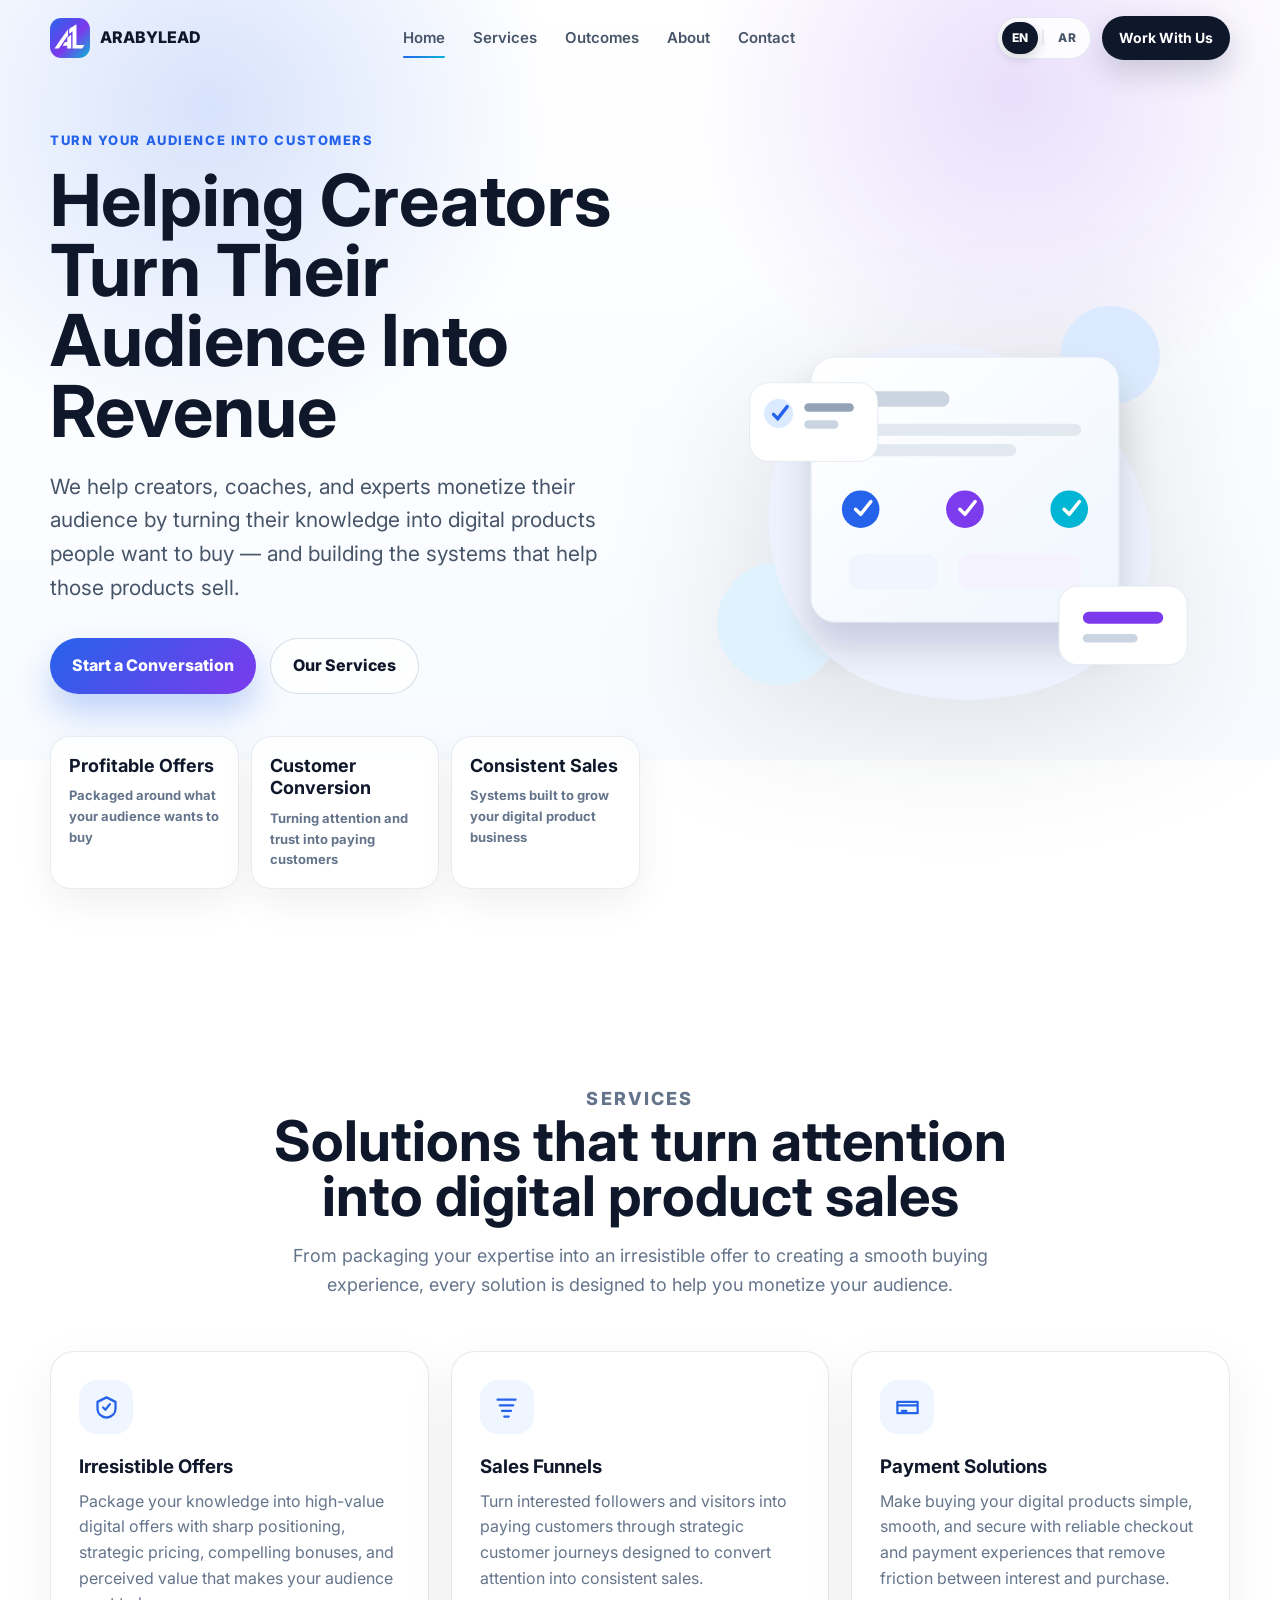
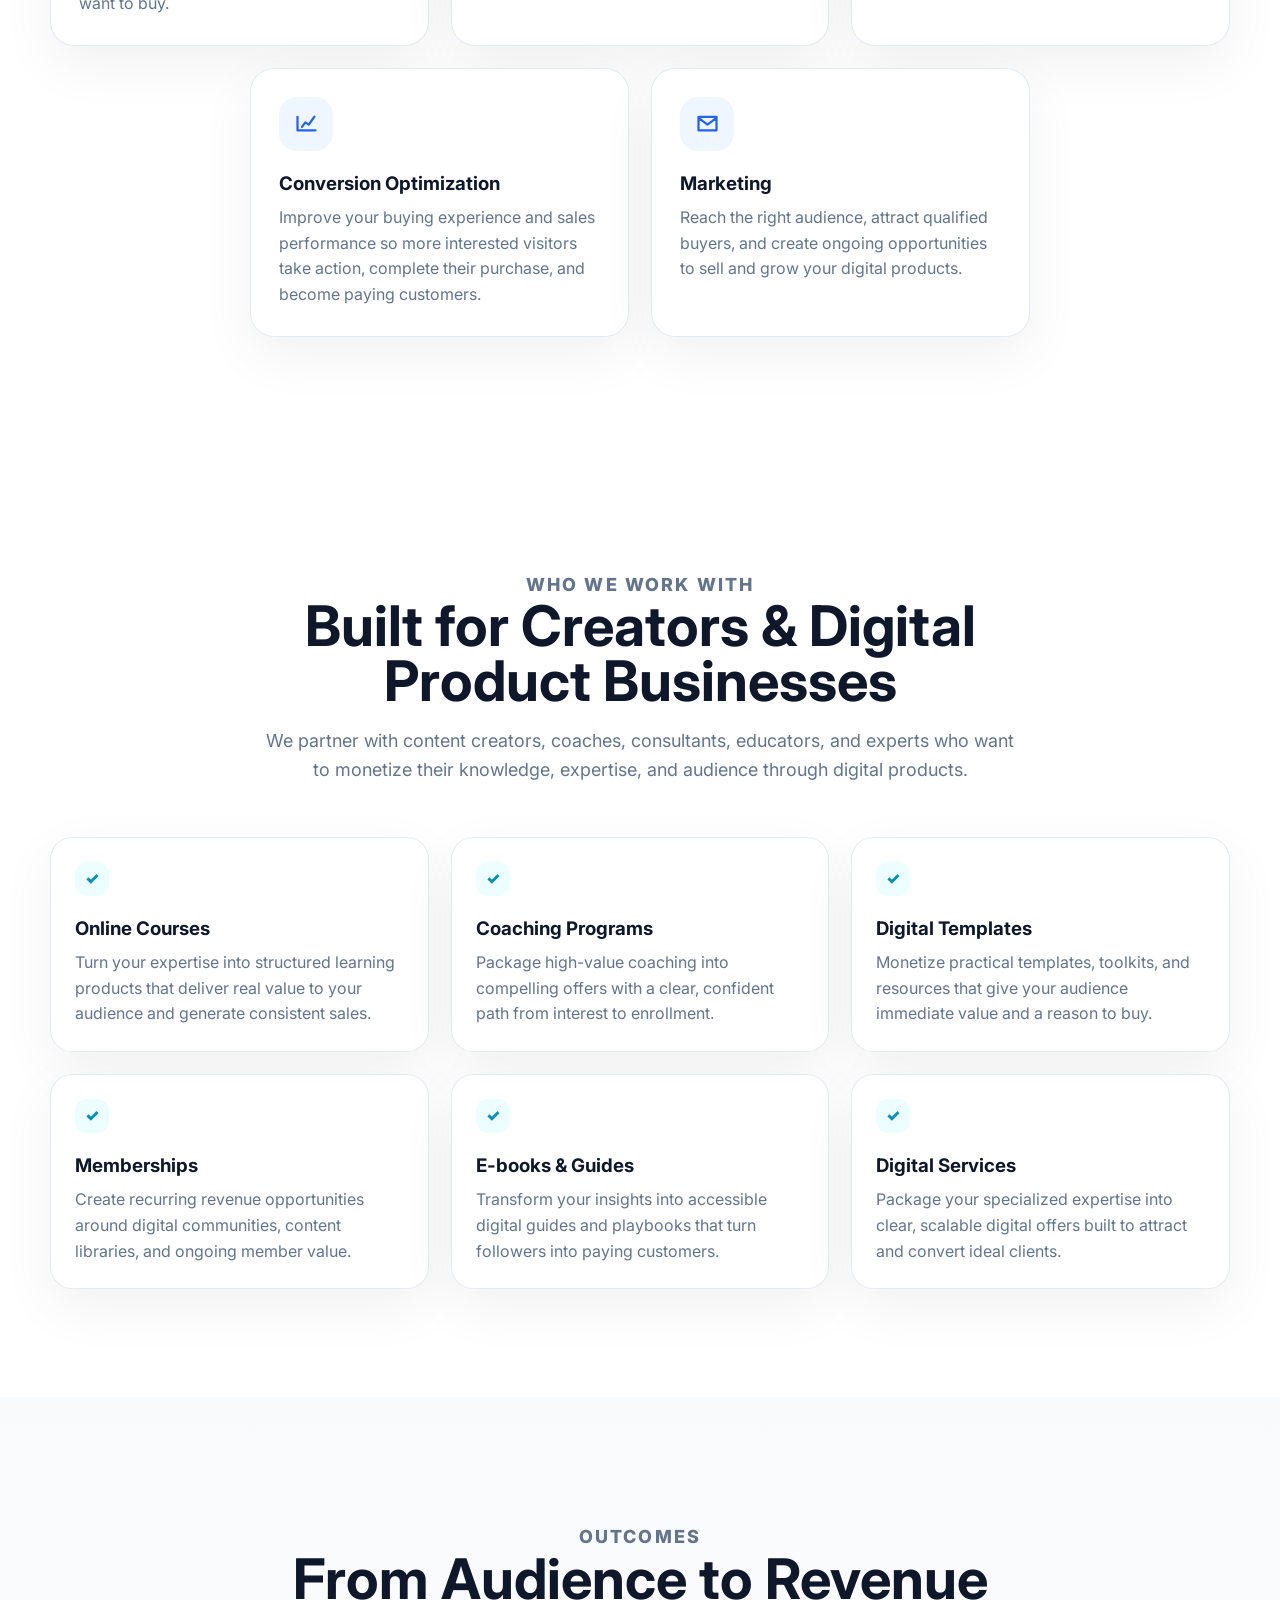
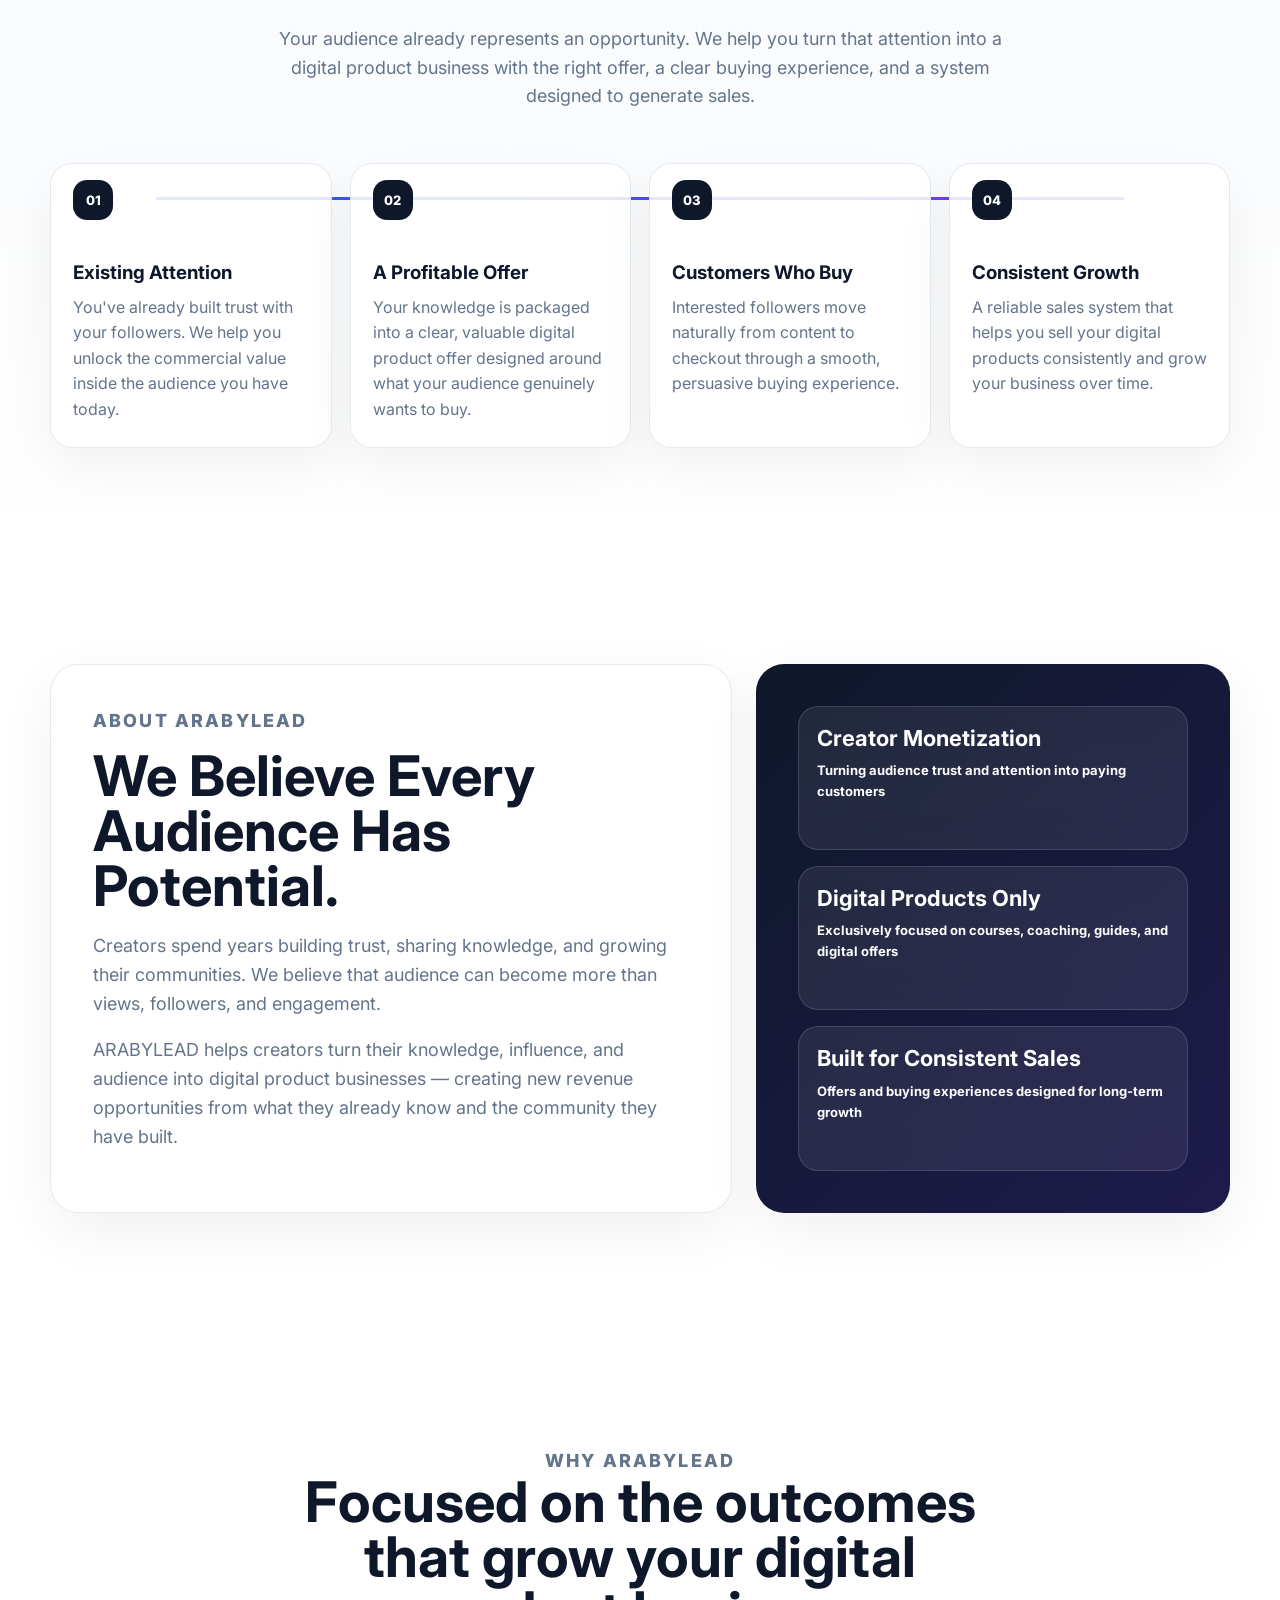
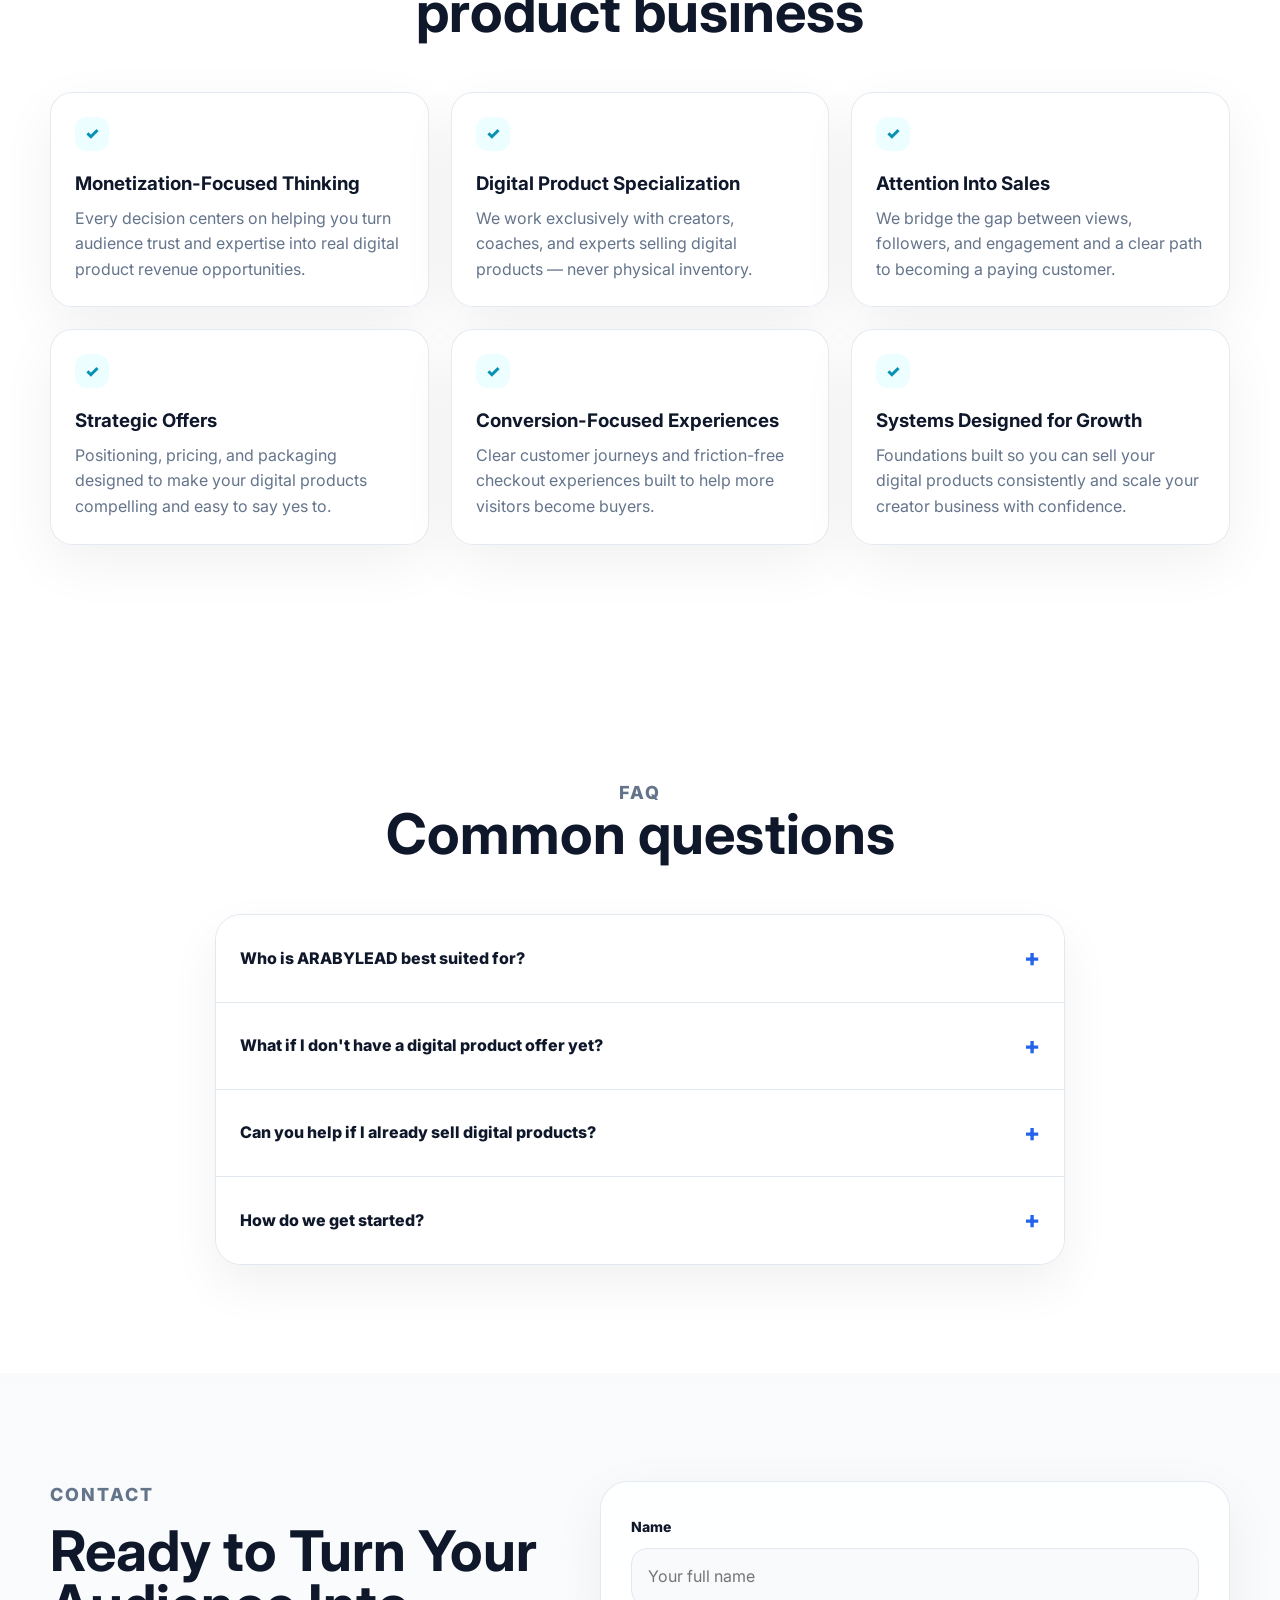
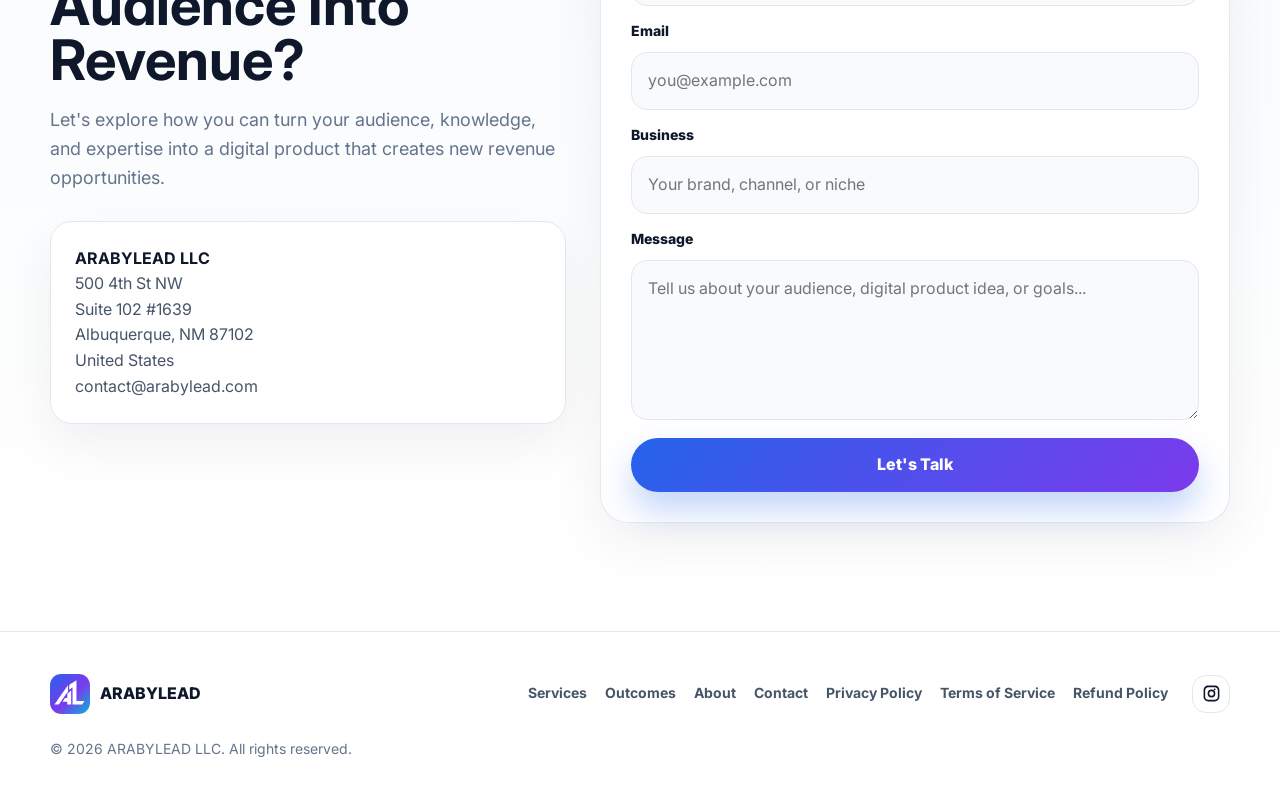
==== commit 65212692: "new32" ====
--- a/index.html
+++ b/index.html
@@ -1,5 +1,5 @@
 <!DOCTYPE html>
-<html lang="en">
+<html lang="en" dir="ltr">
 <head>
   <meta charset="UTF-8">
   <meta name="viewport" content="width=device-width, initial-scale=1.0">
@@ -7,8 +7,14 @@
   <meta name="description" content="ARABYLEAD helps creators, coaches, and experts monetize their audience and grow their digital product businesses through strategic offers, sales systems, and growth solutions.">
   <meta name="robots" content="index, follow">
   <meta name="theme-color" content="#2563EB">
+  <script>(function(){try{var l=new URLSearchParams(location.search).get("lang")||localStorage.getItem("arabylead_lang");if(l==="ar"){document.documentElement.lang="ar";document.documentElement.dir="rtl";document.documentElement.setAttribute("data-lang-loading","");setTimeout(function(){document.documentElement.removeAttribute("data-lang-loading")},1200)}}catch(e){}})();</script>
   <link rel="canonical" href="https://arabylead.com/">
+  <link rel="alternate" hreflang="en" href="https://arabylead.com/">
+  <link rel="alternate" hreflang="ar" href="https://arabylead.com/?lang=ar">
+  <link rel="alternate" hreflang="x-default" href="https://arabylead.com/">
   <meta property="og:type" content="website">
+  <meta property="og:locale" content="en_US">
+  <meta property="og:locale:alternate" content="ar_AR">
   <meta property="og:title" content="ARABYLEAD | Turn Your Audience Into Revenue">
   <meta property="og:description" content="ARABYLEAD helps creators, coaches, and experts monetize their audience and grow their digital product businesses through strategic offers, sales systems, and growth solutions.">
   <meta property="og:url" content="https://arabylead.com/">
@@ -20,11 +26,11 @@
   <meta name="twitter:image" content="https://arabylead.com/assets/og-image.svg">
   <link rel="preconnect" href="https://fonts.googleapis.com">
   <link rel="preconnect" href="https://fonts.gstatic.com" crossorigin>
-  <link href="https://fonts.googleapis.com/css2?family=Inter:wght@400;500;600;700;800&display=swap" rel="stylesheet">
+  <link href="https://fonts.googleapis.com/css2?family=IBM+Plex+Sans+Arabic:wght@400;500;600;700&family=Inter:wght@400;500;600;700;800&display=swap" rel="stylesheet">
   <link rel="icon" href="assets/favicon.svg" type="image/svg+xml">
   <link rel="stylesheet" href="css/style.css">
 </head>
-<body>
+<body data-page="home">
   <div class="loader" aria-hidden="true">
     <div class="loader-mark">
       <span></span><span></span><span></span>
@@ -32,22 +38,29 @@
   </div>
 
   <header class="site-header" id="top">
-    <nav class="navbar" aria-label="Primary navigation">
-      <a class="brand" href="#home" aria-label="ARABYLEAD LLC home">
+    <nav class="navbar" aria-label="Primary" data-i18n-aria-label="common.primaryNavAria">
+      <a class="brand" href="#home" aria-label="ARABYLEAD LLC home" data-i18n-aria-label="common.brandAria">
         <span class="brand-icon" aria-hidden="true"><img src="assets/logo.svg" alt="" width="40" height="40"></span>
-        <span>ARABYLEAD</span>
+        <span dir="ltr">ARABYLEAD</span>
       </a>
-      <button class="nav-toggle" type="button" aria-label="Open menu" aria-expanded="false">
-        <span></span><span></span><span></span>
-      </button>
       <div class="nav-menu">
-        <a href="#home">Home</a>
-        <a href="#services">Services</a>
-        <a href="#outcomes">Outcomes</a>
-        <a href="#about">About</a>
-        <a href="#contact">Contact</a>
-      </div>
-      <a class="nav-cta btn-ripple" href="#contact">Work With Us</a>
+        <a href="#home" data-i18n="common.navHome">Home</a>
+        <a href="#services" data-i18n="common.navServices">Services</a>
+        <a href="#outcomes" data-i18n="common.navOutcomes">Outcomes</a>
+        <a href="#about" data-i18n="common.navAbout">About</a>
+        <a href="#contact" data-i18n="common.navContact">Contact</a>
+      </div>
+      <div class="nav-actions">
+        <div class="lang-switcher" role="group" aria-label="Language selection" data-i18n-aria-label="common.langGroupAria">
+          <button type="button" class="lang-btn active" data-lang-btn="en" aria-pressed="true" aria-label="EN — English" data-i18n-aria-label="common.switchToEn" lang="en">EN</button>
+          <span class="lang-sep" aria-hidden="true">|</span>
+          <button type="button" class="lang-btn" data-lang-btn="ar" aria-pressed="false" aria-label="AR — العربية" data-i18n-aria-label="common.switchToAr" lang="ar">AR</button>
+        </div>
+        <a class="nav-cta btn-ripple" href="#contact" data-i18n="common.navCta">Work With Us</a>
+        <button class="nav-toggle" type="button" aria-label="Open menu" data-i18n-aria-label="common.openMenu" aria-expanded="false">
+          <span></span><span></span><span></span>
+        </button>
+      </div>
     </nav>
   </header>
 
@@ -55,21 +68,21 @@
     <section class="hero section-shell" id="home">
       <div class="hero-bg" aria-hidden="true"></div>
       <div class="hero-content reveal">
-        <p class="eyebrow">TURN YOUR AUDIENCE INTO CUSTOMERS</p>
-        <h1>Helping Creators Turn Their Audience Into Revenue</h1>
-        <p class="hero-copy">We help creators, coaches, and experts monetize their audience by turning their knowledge into digital products people want to buy — and building the systems that help those products sell.</p>
+        <p class="eyebrow" data-i18n="home.heroEyebrow">TURN YOUR AUDIENCE INTO CUSTOMERS</p>
+        <h1 data-i18n="home.heroTitle">Helping Creators Turn Their Audience Into Revenue</h1>
+        <p class="hero-copy" data-i18n="home.heroCopy">We help creators, coaches, and experts monetize their audience by turning their knowledge into digital products people want to buy — and building the systems that help those products sell.</p>
         <div class="hero-actions">
-          <a class="button button-primary btn-ripple" href="#contact">Start a Conversation</a>
-          <a class="button button-secondary btn-ripple" href="#services">Our Services</a>
-        </div>
-        <div class="hero-metrics" aria-label="Core creator outcomes">
-          <div><strong>Profitable Offers</strong><span>Packaged around what your audience wants to buy</span></div>
-          <div><strong>Customer Conversion</strong><span>Turning attention and trust into paying customers</span></div>
-          <div><strong>Consistent Sales</strong><span>Systems built to grow your digital product business</span></div>
-        </div>
-      </div>
-      <div class="hero-visual reveal" aria-label="Creator monetization and digital product growth illustration">
-        <svg viewBox="0 0 620 520" class="floating-illustration" role="img">
+          <a class="button button-primary btn-ripple" href="#contact" data-i18n="home.heroCtaPrimary">Start a Conversation</a>
+          <a class="button button-secondary btn-ripple" href="#services" data-i18n="home.heroCtaSecondary">Our Services</a>
+        </div>
+        <div class="hero-metrics" aria-label="Core creator outcomes" data-i18n-aria-label="home.heroMetricsAria">
+          <div><strong data-i18n="home.heroMetric1Title">Profitable Offers</strong><span data-i18n="home.heroMetric1Sub">Packaged around what your audience wants to buy</span></div>
+          <div><strong data-i18n="home.heroMetric2Title">Customer Conversion</strong><span data-i18n="home.heroMetric2Sub">Turning attention and trust into paying customers</span></div>
+          <div><strong data-i18n="home.heroMetric3Title">Consistent Sales</strong><span data-i18n="home.heroMetric3Sub">Systems built to grow your digital product business</span></div>
+        </div>
+      </div>
+      <div class="hero-visual reveal" aria-label="Creator monetization and digital product growth illustration" data-i18n-aria-label="home.heroVisualAria">
+        <svg viewBox="0 0 620 520" class="floating-illustration" role="img" aria-hidden="true">
           <defs>
             <linearGradient id="panelGrad" x1="0" x2="1" y1="0" y2="1">
               <stop offset="0%" stop-color="#FFFFFF"/>
@@ -118,121 +131,121 @@
 
     <section class="section section-shell" id="services">
       <div class="section-heading reveal">
-        <p class="eyebrow">Services</p>
-        <h2>Solutions that turn attention into digital product sales</h2>
-        <p>From packaging your expertise into an irresistible offer to creating a smooth buying experience, every solution is designed to help you monetize your audience.</p>
+        <p class="eyebrow" data-i18n="home.servicesEyebrow">Services</p>
+        <h2 data-i18n="home.servicesTitle">Solutions that turn attention into digital product sales</h2>
+        <p data-i18n="home.servicesSubtitle">From packaging your expertise into an irresistible offer to creating a smooth buying experience, every solution is designed to help you monetize your audience.</p>
       </div>
       <div class="card-grid services-grid">
         <article class="service-card reveal">
           <span class="icon-wrap" aria-hidden="true"><svg viewBox="0 0 24 24"><path d="M12 3l8 4v6c0 4.4-2.7 7-8 8-5.3-1-8-3.6-8-8V7l8-4zM9 12l2 2 4-5" fill="none" stroke="currentColor" stroke-width="2" stroke-linecap="round" stroke-linejoin="round"/></svg></span>
-          <h3>Irresistible Offers</h3>
-          <p>Package your knowledge into high-value digital offers with sharp positioning, strategic pricing, compelling bonuses, and perceived value that makes your audience want to buy.</p>
+          <h3 data-i18n="home.service1Title">Irresistible Offers</h3>
+          <p data-i18n="home.service1Desc">Package your knowledge into high-value digital offers with sharp positioning, strategic pricing, compelling bonuses, and perceived value that makes your audience want to buy.</p>
         </article>
         <article class="service-card reveal">
           <span class="icon-wrap" aria-hidden="true"><svg viewBox="0 0 24 24"><path d="M4 5h16M6 10h12M8 15h8M10 20h4" fill="none" stroke="currentColor" stroke-width="2" stroke-linecap="round"/></svg></span>
-          <h3>Sales Funnels</h3>
-          <p>Turn interested followers and visitors into paying customers through strategic customer journeys designed to convert attention into consistent sales.</p>
+          <h3 data-i18n="home.service2Title">Sales Funnels</h3>
+          <p data-i18n="home.service2Desc">Turn interested followers and visitors into paying customers through strategic customer journeys designed to convert attention into consistent sales.</p>
         </article>
         <article class="service-card reveal">
           <span class="icon-wrap" aria-hidden="true"><svg viewBox="0 0 24 24"><path d="M3 7h18v10H3zM3 10h18M7 15h4" fill="none" stroke="currentColor" stroke-width="2" stroke-linecap="round" stroke-linejoin="round"/></svg></span>
-          <h3>Payment Solutions</h3>
-          <p>Make buying your digital products simple, smooth, and secure with reliable checkout and payment experiences that remove friction between interest and purchase.</p>
+          <h3 data-i18n="home.service3Title">Payment Solutions</h3>
+          <p data-i18n="home.service3Desc">Make buying your digital products simple, smooth, and secure with reliable checkout and payment experiences that remove friction between interest and purchase.</p>
         </article>
         <article class="service-card reveal">
           <span class="icon-wrap" aria-hidden="true"><svg viewBox="0 0 24 24"><path d="M4 18V6M4 18h16M8 15l3-4 3 2 5-7" fill="none" stroke="currentColor" stroke-width="2" stroke-linecap="round" stroke-linejoin="round"/></svg></span>
-          <h3>Conversion Optimization</h3>
-          <p>Improve your buying experience and sales performance so more interested visitors take action, complete their purchase, and become paying customers.</p>
+          <h3 data-i18n="home.service4Title">Conversion Optimization</h3>
+          <p data-i18n="home.service4Desc">Improve your buying experience and sales performance so more interested visitors take action, complete their purchase, and become paying customers.</p>
         </article>
         <article class="service-card reveal">
           <span class="icon-wrap" aria-hidden="true"><svg viewBox="0 0 24 24"><path d="M4 6h16v12H4zM4 7l8 6 8-6" fill="none" stroke="currentColor" stroke-width="2" stroke-linecap="round" stroke-linejoin="round"/></svg></span>
-          <h3>Marketing</h3>
-          <p>Reach the right audience, attract qualified buyers, and create ongoing opportunities to sell and grow your digital products.</p>
+          <h3 data-i18n="home.service5Title">Marketing</h3>
+          <p data-i18n="home.service5Desc">Reach the right audience, attract qualified buyers, and create ongoing opportunities to sell and grow your digital products.</p>
         </article>
       </div>
     </section>
 
     <section class="section section-shell" id="who-we-work-with">
       <div class="section-heading reveal">
-        <p class="eyebrow">WHO WE WORK WITH</p>
-        <h2>Built for Creators &amp; Digital Product Businesses</h2>
-        <p>We partner with content creators, coaches, consultants, educators, and experts who want to monetize their knowledge, expertise, and audience through digital products.</p>
+        <p class="eyebrow" data-i18n="home.whoEyebrow">WHO WE WORK WITH</p>
+        <h2 data-i18n="home.whoTitle">Built for Creators &amp; Digital Product Businesses</h2>
+        <p data-i18n="home.whoSubtitle">We partner with content creators, coaches, consultants, educators, and experts who want to monetize their knowledge, expertise, and audience through digital products.</p>
       </div>
       <div class="feature-grid">
-        <article class="feature-card reveal"><span>✓</span><h3>Online Courses</h3><p>Turn your expertise into structured learning products that deliver real value to your audience and generate consistent sales.</p></article>
-        <article class="feature-card reveal"><span>✓</span><h3>Coaching Programs</h3><p>Package high-value coaching into compelling offers with a clear, confident path from interest to enrollment.</p></article>
-        <article class="feature-card reveal"><span>✓</span><h3>Digital Templates</h3><p>Monetize practical templates, toolkits, and resources that give your audience immediate value and a reason to buy.</p></article>
-        <article class="feature-card reveal"><span>✓</span><h3>Memberships</h3><p>Create recurring revenue opportunities around digital communities, content libraries, and ongoing member value.</p></article>
-        <article class="feature-card reveal"><span>✓</span><h3>E-books &amp; Guides</h3><p>Transform your insights into accessible digital guides and playbooks that turn followers into paying customers.</p></article>
-        <article class="feature-card reveal"><span>✓</span><h3>Digital Services</h3><p>Package your specialized expertise into clear, scalable digital offers built to attract and convert ideal clients.</p></article>
+        <article class="feature-card reveal"><span aria-hidden="true">✓</span><h3 data-i18n="home.who1Title">Online Courses</h3><p data-i18n="home.who1Desc">Turn your expertise into structured learning products that deliver real value to your audience and generate consistent sales.</p></article>
+        <article class="feature-card reveal"><span aria-hidden="true">✓</span><h3 data-i18n="home.who2Title">Coaching Programs</h3><p data-i18n="home.who2Desc">Package high-value coaching into compelling offers with a clear, confident path from interest to enrollment.</p></article>
+        <article class="feature-card reveal"><span aria-hidden="true">✓</span><h3 data-i18n="home.who3Title">Digital Templates</h3><p data-i18n="home.who3Desc">Monetize practical templates, toolkits, and resources that give your audience immediate value and a reason to buy.</p></article>
+        <article class="feature-card reveal"><span aria-hidden="true">✓</span><h3 data-i18n="home.who4Title">Memberships</h3><p data-i18n="home.who4Desc">Create recurring revenue opportunities around digital communities, content libraries, and ongoing member value.</p></article>
+        <article class="feature-card reveal"><span aria-hidden="true">✓</span><h3 data-i18n="home.who5Title">E-books &amp; Guides</h3><p data-i18n="home.who5Desc">Transform your insights into accessible digital guides and playbooks that turn followers into paying customers.</p></article>
+        <article class="feature-card reveal"><span aria-hidden="true">✓</span><h3 data-i18n="home.who6Title">Digital Services</h3><p data-i18n="home.who6Desc">Package your specialized expertise into clear, scalable digital offers built to attract and convert ideal clients.</p></article>
       </div>
     </section>
 
     <section class="section process-section" id="outcomes">
       <div class="section-shell">
         <div class="section-heading reveal">
-          <p class="eyebrow">Outcomes</p>
-          <h2>From Audience to Revenue</h2>
-          <p>Your audience already represents an opportunity. We help you turn that attention into a digital product business with the right offer, a clear buying experience, and a system designed to generate sales.</p>
+          <p class="eyebrow" data-i18n="home.outcomesEyebrow">Outcomes</p>
+          <h2 data-i18n="home.outcomesTitle">From Audience to Revenue</h2>
+          <p data-i18n="home.outcomesSubtitle">Your audience already represents an opportunity. We help you turn that attention into a digital product business with the right offer, a clear buying experience, and a system designed to generate sales.</p>
         </div>
         <div class="timeline">
-          <article class="timeline-card reveal"><span>01</span><h3>Existing Attention</h3><p>You've already built trust with your followers. We help you unlock the commercial value inside the audience you have today.</p></article>
-          <article class="timeline-card reveal"><span>02</span><h3>A Profitable Offer</h3><p>Your knowledge is packaged into a clear, valuable digital product offer designed around what your audience genuinely wants to buy.</p></article>
-          <article class="timeline-card reveal"><span>03</span><h3>Customers Who Buy</h3><p>Interested followers move naturally from content to checkout through a smooth, persuasive buying experience.</p></article>
-          <article class="timeline-card reveal"><span>04</span><h3>Consistent Growth</h3><p>A reliable sales system that helps you sell your digital products consistently and grow your business over time.</p></article>
+          <article class="timeline-card reveal"><span aria-hidden="true">01</span><h3 data-i18n="home.outcome1Title">Existing Attention</h3><p data-i18n="home.outcome1Desc">You've already built trust with your followers. We help you unlock the commercial value inside the audience you have today.</p></article>
+          <article class="timeline-card reveal"><span aria-hidden="true">02</span><h3 data-i18n="home.outcome2Title">A Profitable Offer</h3><p data-i18n="home.outcome2Desc">Your knowledge is packaged into a clear, valuable digital product offer designed around what your audience genuinely wants to buy.</p></article>
+          <article class="timeline-card reveal"><span aria-hidden="true">03</span><h3 data-i18n="home.outcome3Title">Customers Who Buy</h3><p data-i18n="home.outcome3Desc">Interested followers move naturally from content to checkout through a smooth, persuasive buying experience.</p></article>
+          <article class="timeline-card reveal"><span aria-hidden="true">04</span><h3 data-i18n="home.outcome4Title">Consistent Growth</h3><p data-i18n="home.outcome4Desc">A reliable sales system that helps you sell your digital products consistently and grow your business over time.</p></article>
         </div>
       </div>
     </section>
 
     <section class="section section-shell about-split" id="about">
       <div class="about-panel reveal">
-        <p class="eyebrow">About ARABYLEAD</p>
-        <h2>We Believe Every Audience Has Potential.</h2>
-        <p>Creators spend years building trust, sharing knowledge, and growing their communities. We believe that audience can become more than views, followers, and engagement.</p>
-        <p>ARABYLEAD helps creators turn their knowledge, influence, and audience into digital product businesses — creating new revenue opportunities from what they already know and the community they have built.</p>
+        <p class="eyebrow" data-i18n="home.aboutEyebrow">About ARABYLEAD</p>
+        <h2 data-i18n="home.aboutTitle">We Believe Every Audience Has Potential.</h2>
+        <p data-i18n="home.aboutP1">Creators spend years building trust, sharing knowledge, and growing their communities. We believe that audience can become more than views, followers, and engagement.</p>
+        <p data-i18n="home.aboutP2">ARABYLEAD helps creators turn their knowledge, influence, and audience into digital product businesses — creating new revenue opportunities from what they already know and the community they have built.</p>
       </div>
       <div class="stats-panel reveal">
-        <div><strong>Creator Monetization</strong><span>Turning audience trust and attention into paying customers</span></div>
-        <div><strong>Digital Products Only</strong><span>Exclusively focused on courses, coaching, guides, and digital offers</span></div>
-        <div><strong>Built for Consistent Sales</strong><span>Offers and buying experiences designed for long-term growth</span></div>
+        <div><strong data-i18n="home.aboutStat1Title">Creator Monetization</strong><span data-i18n="home.aboutStat1Sub">Turning audience trust and attention into paying customers</span></div>
+        <div><strong data-i18n="home.aboutStat2Title">Digital Products Only</strong><span data-i18n="home.aboutStat2Sub">Exclusively focused on courses, coaching, guides, and digital offers</span></div>
+        <div><strong data-i18n="home.aboutStat3Title">Built for Consistent Sales</strong><span data-i18n="home.aboutStat3Sub">Offers and buying experiences designed for long-term growth</span></div>
       </div>
     </section>
 
     <section class="section section-shell" id="why-us">
       <div class="section-heading reveal">
-        <p class="eyebrow">Why ARABYLEAD</p>
-        <h2>Focused on the outcomes that grow your digital product business</h2>
+        <p class="eyebrow" data-i18n="home.whyEyebrow">Why ARABYLEAD</p>
+        <h2 data-i18n="home.whyTitle">Focused on the outcomes that grow your digital product business</h2>
       </div>
       <div class="feature-grid">
-        <article class="feature-card reveal"><span>✓</span><h3>Monetization-Focused Thinking</h3><p>Every decision centers on helping you turn audience trust and expertise into real digital product revenue opportunities.</p></article>
-        <article class="feature-card reveal"><span>✓</span><h3>Digital Product Specialization</h3><p>We work exclusively with creators, coaches, and experts selling digital products — never physical inventory.</p></article>
-        <article class="feature-card reveal"><span>✓</span><h3>Attention Into Sales</h3><p>We bridge the gap between views, followers, and engagement and a clear path to becoming a paying customer.</p></article>
-        <article class="feature-card reveal"><span>✓</span><h3>Strategic Offers</h3><p>Positioning, pricing, and packaging designed to make your digital products compelling and easy to say yes to.</p></article>
-        <article class="feature-card reveal"><span>✓</span><h3>Conversion-Focused Experiences</h3><p>Clear customer journeys and friction-free checkout experiences built to help more visitors become buyers.</p></article>
-        <article class="feature-card reveal"><span>✓</span><h3>Systems Designed for Growth</h3><p>Foundations built so you can sell your digital products consistently and scale your creator business with confidence.</p></article>
+        <article class="feature-card reveal"><span aria-hidden="true">✓</span><h3 data-i18n="home.why1Title">Monetization-Focused Thinking</h3><p data-i18n="home.why1Desc">Every decision centers on helping you turn audience trust and expertise into real digital product revenue opportunities.</p></article>
+        <article class="feature-card reveal"><span aria-hidden="true">✓</span><h3 data-i18n="home.why2Title">Digital Product Specialization</h3><p data-i18n="home.why2Desc">We work exclusively with creators, coaches, and experts selling digital products — never physical inventory.</p></article>
+        <article class="feature-card reveal"><span aria-hidden="true">✓</span><h3 data-i18n="home.why3Title">Attention Into Sales</h3><p data-i18n="home.why3Desc">We bridge the gap between views, followers, and engagement and a clear path to becoming a paying customer.</p></article>
+        <article class="feature-card reveal"><span aria-hidden="true">✓</span><h3 data-i18n="home.why4Title">Strategic Offers</h3><p data-i18n="home.why4Desc">Positioning, pricing, and packaging designed to make your digital products compelling and easy to say yes to.</p></article>
+        <article class="feature-card reveal"><span aria-hidden="true">✓</span><h3 data-i18n="home.why5Title">Conversion-Focused Experiences</h3><p data-i18n="home.why5Desc">Clear customer journeys and friction-free checkout experiences built to help more visitors become buyers.</p></article>
+        <article class="feature-card reveal"><span aria-hidden="true">✓</span><h3 data-i18n="home.why6Title">Systems Designed for Growth</h3><p data-i18n="home.why6Desc">Foundations built so you can sell your digital products consistently and scale your creator business with confidence.</p></article>
       </div>
     </section>
 
     <section class="section section-shell faq-section" id="faq">
       <div class="section-heading reveal">
-        <p class="eyebrow">FAQ</p>
-        <h2>Common questions</h2>
+        <p class="eyebrow" data-i18n="home.faqEyebrow">FAQ</p>
+        <h2 data-i18n="home.faqTitle">Common questions</h2>
       </div>
       <div class="faq-list reveal">
         <div class="faq-item">
-          <button type="button" aria-expanded="false">Who is ARABYLEAD best suited for?<span>+</span></button>
-          <div class="faq-answer"><p>We partner with content creators, coaches, educators, and experts who have built an audience or specialized knowledge and want to monetize it by selling digital products.</p></div>
+          <button type="button" aria-expanded="false"><span data-i18n="home.faq1Q">Who is ARABYLEAD best suited for?</span><span class="faq-icon" aria-hidden="true">+</span></button>
+          <div class="faq-answer"><p data-i18n="home.faq1A">We partner with content creators, coaches, educators, and experts who have built an audience or specialized knowledge and want to monetize it by selling digital products.</p></div>
         </div>
         <div class="faq-item">
-          <button type="button" aria-expanded="false">What if I don't have a digital product offer yet?<span>+</span></button>
-          <div class="faq-answer"><p>We help you turn what you already know into a clear, valuable digital product offer — including positioning, pricing, packaging, and bonuses — so your audience has a strong reason to buy.</p></div>
+          <button type="button" aria-expanded="false"><span data-i18n="home.faq2Q">What if I don't have a digital product offer yet?</span><span class="faq-icon" aria-hidden="true">+</span></button>
+          <div class="faq-answer"><p data-i18n="home.faq2A">We help you turn what you already know into a clear, valuable digital product offer — including positioning, pricing, packaging, and bonuses — so your audience has a strong reason to buy.</p></div>
         </div>
         <div class="faq-item">
-          <button type="button" aria-expanded="false">Can you help if I already sell digital products?<span>+</span></button>
-          <div class="faq-answer"><p>Yes. If you already have a digital product but want more consistent sales, we help strengthen your offer, customer journey, buying experience, and marketing to unlock more conversion opportunities.</p></div>
+          <button type="button" aria-expanded="false"><span data-i18n="home.faq3Q">Can you help if I already sell digital products?</span><span class="faq-icon" aria-hidden="true">+</span></button>
+          <div class="faq-answer"><p data-i18n="home.faq3A">Yes. If you already have a digital product but want more consistent sales, we help strengthen your offer, customer journey, buying experience, and marketing to unlock more conversion opportunities.</p></div>
         </div>
         <div class="faq-item">
-          <button type="button" aria-expanded="false">How do we get started?<span>+</span></button>
-          <div class="faq-answer"><p>Send us a message through the contact form below with a bit about your audience, expertise, and goals. We'll start a conversation to explore how you can turn your audience into digital product revenue.</p></div>
+          <button type="button" aria-expanded="false"><span data-i18n="home.faq4Q">How do we get started?</span><span class="faq-icon" aria-hidden="true">+</span></button>
+          <div class="faq-answer"><p data-i18n="home.faq4A">Send us a message through the contact form below with a bit about your audience, expertise, and goals. We'll start a conversation to explore how you can turn your audience into digital product revenue.</p></div>
         </div>
       </div>
     </section>
@@ -240,28 +253,37 @@
     <section class="section contact-section" id="contact">
       <div class="section-shell contact-grid">
         <div class="contact-copy reveal">
-          <p class="eyebrow">Contact</p>
-          <h2>Ready to Turn Your Audience Into Revenue?</h2>
-          <p>Let's explore how you can turn your audience, knowledge, and expertise into a digital product that creates new revenue opportunities.</p>
+          <p class="eyebrow" data-i18n="home.contactEyebrow">Contact</p>
+          <h2 data-i18n="home.contactTitle">Ready to Turn Your Audience Into Revenue?</h2>
+          <p data-i18n="home.contactCopy">Let's explore how you can turn your audience, knowledge, and expertise into a digital product that creates new revenue opportunities.</p>
           <address>
-            <strong>ARABYLEAD LLC</strong><br>
-            500 4th St NW<br>
-            Suite 102 #1639<br>
-            Albuquerque, NM 87102<br>
-            United States<br>
-            <a href="mailto:contact@arabylead.com">contact@arabylead.com</a>
+            <strong dir="ltr">ARABYLEAD LLC</strong><br>
+            <span dir="ltr">500 4th St NW</span><br>
+            <span dir="ltr">Suite 102 #1639</span><br>
+            <span dir="ltr">Albuquerque, NM 87102</span><br>
+            <span data-i18n="common.countryUs">United States</span><br>
+            <a class="ltr-inline" dir="ltr" href="mailto:contact@arabylead.com">contact@arabylead.com</a>
           </address>
         </div>
         <form class="contact-form reveal" action="mailto:contact@arabylead.com" method="post" enctype="text/plain">
-          <label for="name">Name</label>
-          <input id="name" name="name" type="text" autocomplete="name" required>
-          <label for="email">Email</label>
-          <input id="email" name="email" type="email" autocomplete="email" required>
-          <label for="business">Business</label>
-          <input id="business" name="business" type="text" autocomplete="organization" required>
-          <label for="message">Message</label>
-          <textarea id="message" name="message" rows="5" required></textarea>
-          <button class="button button-primary btn-ripple" type="submit">Let's Talk</button>
+          <label for="name" data-i18n="home.formNameLabel">Name</label>
+          <input id="name" name="name" type="text" autocomplete="name" placeholder="Your full name" data-i18n-placeholder="home.formNamePlaceholder" data-error="name-error" required>
+          <span class="field-error" id="name-error"></span>
+
+          <label for="email" data-i18n="home.formEmailLabel">Email</label>
+          <input id="email" name="email" type="email" autocomplete="email" autocorrect="off" autocapitalize="none" spellcheck="false" placeholder="you@example.com" data-i18n-placeholder="home.formEmailPlaceholder" data-error="email-error" required>
+          <span class="field-error" id="email-error"></span>
+
+          <label for="business" data-i18n="home.formBusinessLabel">Business</label>
+          <input id="business" name="business" type="text" autocomplete="organization" placeholder="Your brand, channel, or niche" data-i18n-placeholder="home.formBusinessPlaceholder" data-error="business-error" required>
+          <span class="field-error" id="business-error"></span>
+
+          <label for="message" data-i18n="home.formMessageLabel">Message</label>
+          <textarea id="message" name="message" rows="5" placeholder="Tell us about your audience, digital product idea, or goals..." data-i18n-placeholder="home.formMessagePlaceholder" data-error="message-error" required></textarea>
+          <span class="field-error" id="message-error"></span>
+
+          <button class="button button-primary btn-ripple" type="submit" data-i18n="home.formSubmit">Let's Talk</button>
+          <p class="form-status" role="status" aria-live="polite"></p>
         </form>
       </div>
     </section>
@@ -269,27 +291,28 @@
 
   <footer class="footer">
     <div class="section-shell footer-inner">
-      <a class="brand" href="#home" aria-label="ARABYLEAD LLC home">
+      <a class="brand" href="#home" aria-label="ARABYLEAD LLC home" data-i18n-aria-label="common.brandAria">
         <span class="brand-icon" aria-hidden="true"><img src="assets/logo.svg" alt="" width="40" height="40"></span>
-        <span>ARABYLEAD</span>
+        <span dir="ltr">ARABYLEAD</span>
       </a>
-      <div class="footer-links" aria-label="Footer navigation">
-        <a href="#services">Services</a>
-        <a href="#outcomes">Outcomes</a>
-        <a href="#about">About</a>
-        <a href="#contact">Contact</a>
-        <a href="privacy.html">Privacy Policy</a>
-        <a href="terms.html">Terms of Service</a>
-        <a href="refund.html">Refund Policy</a>
-      </div>
-      <div class="social-links" aria-label="Social links">
-        <a href="https://www.instagram.com/arabylead" aria-label="Instagram" target="_blank" rel="noopener noreferrer"><svg viewBox="0 0 24 24" aria-hidden="true"><path d="M7.8 2h8.4C19.4 2 22 4.6 22 7.8v8.4c0 3.2-2.6 5.8-5.8 5.8H7.8C4.6 22 2 19.4 2 16.2V7.8C2 4.6 4.6 2 7.8 2Zm0 2C5.7 4 4 5.7 4 7.8v8.4C4 18.3 5.7 20 7.8 20h8.4c2.1 0 3.8-1.7 3.8-3.8V7.8C20 5.7 18.3 4 16.2 4H7.8Zm4.2 3.1a4.9 4.9 0 1 1 0 9.8 4.9 4.9 0 0 1 0-9.8Zm0 2a2.9 2.9 0 1 0 0 5.8 2.9 2.9 0 0 0 0-5.8Zm5.2-2.4a1.1 1.1 0 1 1-2.2 0 1.1 1.1 0 0 1 2.2 0Z" fill="currentColor"/></svg></a>
-      </div>
-      <p class="copyright">© <span id="year"></span> ARABYLEAD LLC. All rights reserved.</p>
+      <div class="footer-links" aria-label="Footer navigation" data-i18n-aria-label="common.footerNavAria">
+        <a href="#services" data-i18n="common.navServices">Services</a>
+        <a href="#outcomes" data-i18n="common.navOutcomes">Outcomes</a>
+        <a href="#about" data-i18n="common.navAbout">About</a>
+        <a href="#contact" data-i18n="common.navContact">Contact</a>
+        <a href="privacy.html" data-i18n="common.footerPrivacy">Privacy Policy</a>
+        <a href="terms.html" data-i18n="common.footerTerms">Terms of Service</a>
+        <a href="refund.html" data-i18n="common.footerRefund">Refund Policy</a>
+      </div>
+      <div class="social-links" aria-label="Social links" data-i18n-aria-label="common.socialAria">
+        <a href="https://www.instagram.com/arabylead" aria-label="Instagram" data-i18n-aria-label="common.instagramAria" target="_blank" rel="noopener noreferrer"><svg viewBox="0 0 24 24" aria-hidden="true"><path d="M7.8 2h8.4C19.4 2 22 4.6 22 7.8v8.4c0 3.2-2.6 5.8-5.8 5.8H7.8C4.6 22 2 19.4 2 16.2V7.8C2 4.6 4.6 2 7.8 2Zm0 2C5.7 4 4 5.7 4 7.8v8.4C4 18.3 5.7 20 7.8 20h8.4c2.1 0 3.8-1.7 3.8-3.8V7.8C20 5.7 18.3 4 16.2 4H7.8Zm4.2 3.1a4.9 4.9 0 1 1 0 9.8 4.9 4.9 0 0 1 0-9.8Zm0 2a2.9 2.9 0 1 0 0 5.8 2.9 2.9 0 0 0 0-5.8Zm5.2-2.4a1.1 1.1 0 1 1-2.2 0 1.1 1.1 0 0 1 2.2 0Z" fill="currentColor"/></svg></a>
+      </div>
+      <p class="copyright" data-i18n="common.copyright">© <span id="year"></span> ARABYLEAD LLC. All rights reserved.</p>
     </div>
   </footer>
 
-  <button class="back-to-top" type="button" aria-label="Back to top">↑</button>
+  <button class="back-to-top" type="button" aria-label="Back to top" data-i18n-aria-label="common.backToTop">↑</button>
+  <script src="js/i18n.js" defer></script>
   <script src="js/script.js" defer></script>
 </body>
 </html>
--- a/css/style.css
+++ b/css/style.css
@@ -1 +1 @@
-:root{--primary:#2563eb;--secondary:#7c3aed;--accent:#06b6d4;--dark:#0f172a;--text:#334155;--muted:#64748b;--line:#e2e8f0;--soft:#f8fafc;--white:#fff;--shadow:0 24px 70px rgba(15,23,42,.12);--radius:24px;--max:1180px}*{box-sizing:border-box}html{scroll-behavior:smooth;overflow-x:clip}body{margin:0;font-family:Inter,system-ui,-apple-system,Segoe UI,sans-serif;color:var(--text);background:#fff;line-height:1.6;overflow-x:clip}main{overflow-x:clip}body.no-scroll{overflow:hidden}a{color:inherit;text-decoration:none}img,svg{max-width:100%;display:block}button,input,textarea{font:inherit}.loader{position:fixed;inset:0;z-index:9999;display:grid;place-items:center;background:radial-gradient(circle at 50% 40%,#eff6ff,#fff 58%);transition:opacity .5s ease,visibility .5s ease}.loader.hidden{opacity:0;visibility:hidden}.loader-mark{display:flex;gap:9px}.loader-mark span{width:12px;height:12px;border-radius:999px;background:linear-gradient(135deg,var(--primary),var(--secondary));animation:loaderPulse .75s ease-in-out infinite alternate}.loader-mark span:nth-child(2){animation-delay:.15s}.loader-mark span:nth-child(3){animation-delay:.3s}@keyframes loaderPulse{to{transform:translateY(-12px);opacity:.45}}.section-shell{width:min(var(--max),calc(100% - 40px));margin-inline:auto}.site-header{position:fixed;top:0;left:0;right:0;z-index:1000;padding:16px 0;transition:padding .25s ease,background .25s ease,box-shadow .25s ease}.site-header.scrolled{padding:10px 0;background:rgba(255,255,255,.82);backdrop-filter:blur(18px);box-shadow:0 10px 35px rgba(15,23,42,.08)}.navbar{width:min(var(--max),calc(100% - 40px));margin:auto;display:flex;align-items:center;justify-content:space-between;gap:22px}.brand{display:inline-flex;align-items:center;gap:10px;font-weight:800;color:var(--dark);letter-spacing:0}.brand-icon{width:40px;height:40px;flex:0 0 40px}.nav-menu{display:flex;align-items:center;gap:28px;color:#475569;font-size:15px;font-weight:600}.nav-menu a{position:relative}.nav-menu a:after{content:"";position:absolute;left:0;right:0;bottom:-8px;height:2px;border-radius:999px;background:linear-gradient(90deg,var(--primary),var(--accent));transform:scaleX(0);transform-origin:left;transition:transform .2s ease}.nav-menu a:hover:after,.nav-menu a.active:after{transform:scaleX(1)}.nav-cta{padding:11px 17px;border-radius:999px;background:var(--dark);color:#fff;font-weight:700;font-size:14px;box-shadow:0 12px 30px rgba(15,23,42,.18)}.nav-toggle{display:none;width:44px;height:44px;border:1px solid var(--line);border-radius:14px;background:#fff;align-items:center;justify-content:center;flex-direction:column;gap:5px}.nav-toggle span{width:18px;height:2px;background:var(--dark);border-radius:99px;transition:.2s ease}.hero{position:relative;min-height:100vh;display:grid;grid-template-columns:minmax(0,1fr) minmax(360px,.88fr);align-items:center;gap:48px;padding:130px 0 70px}.hero-bg{position:absolute;inset:0 -10vw auto;min-height:760px;background:radial-gradient(circle at 20% 14%,rgba(37,99,235,.18),transparent 26%),radial-gradient(circle at 76% 12%,rgba(124,58,237,.16),transparent 25%),linear-gradient(180deg,#fff 0%,#f8fbff 100%);z-index:-1}.eyebrow{margin:0 0 14px;color:var(--primary);font-size:13px;font-weight:800;text-transform:uppercase;letter-spacing:.12em}.hero h1,.section-heading h2,.about-panel h2,.contact-copy h2{margin:0;color:var(--dark);line-height:.98;letter-spacing:0}.hero h1{font-size:clamp(42px,5.6vw,74px);max-width:780px}.hero-copy{max-width:660px;margin:24px 0 0;font-size:clamp(18px,2vw,21px);color:#475569}.hero-actions{display:flex;flex-wrap:wrap;gap:14px;margin-top:34px}.button{position:relative;overflow:hidden;display:inline-flex;align-items:center;justify-content:center;min-height:52px;padding:14px 22px;border-radius:999px;border:0;font-weight:800;cursor:pointer;transition:transform .2s ease,box-shadow .2s ease}.button:hover{transform:translateY(-2px)}.button-primary{color:#fff;background:linear-gradient(135deg,var(--primary),var(--secondary));box-shadow:0 18px 35px rgba(37,99,235,.28)}.button-secondary{color:var(--dark);background:rgba(255,255,255,.76);border:1px solid rgba(148,163,184,.36);backdrop-filter:blur(14px)}.ripple{position:absolute;border-radius:50%;background:rgba(255,255,255,.45);transform:scale(0);animation:ripple .6s linear;pointer-events:none}@keyframes ripple{to{transform:scale(4);opacity:0}}.hero-metrics{display:grid;grid-template-columns:repeat(3,1fr);gap:12px;margin-top:42px;max-width:590px}.hero-metrics div,.stats-panel div{padding:18px;border:1px solid rgba(226,232,240,.8);border-radius:20px;background:rgba(255,255,255,.72);box-shadow:0 14px 38px rgba(15,23,42,.06);backdrop-filter:blur(18px)}.hero-metrics strong,.stats-panel strong{display:block;color:var(--dark);font-size:18px;line-height:1.25}.stats-panel strong{font-size:22px}.hero-metrics span,.stats-panel span{display:block;margin-top:8px;color:var(--muted);font-size:13px;font-weight:700}.floating-illustration{width:100%;height:auto;filter:drop-shadow(0 30px 70px rgba(15,23,42,.12));animation:float 6s ease-in-out infinite}.orbit-one{animation:orbitOne 5.8s ease-in-out infinite}.orbit-two{animation:orbitTwo 6.4s ease-in-out infinite}@keyframes float{50%{transform:translateY(-18px)}}@keyframes orbitOne{50%{transform:translate(12px,-10px)}}@keyframes orbitTwo{50%{transform:translate(-12px,12px)}}.section{padding:108px 0}.section-heading{text-align:center;max-width:760px;margin:0 auto 52px}.section-heading h2,.about-panel h2,.contact-copy h2{font-size:clamp(34px,5vw,56px)}.section-heading p{margin:18px auto 0;color:var(--muted);font-size:18px}.card-grid,.feature-grid{display:grid;grid-template-columns:repeat(3,1fr);gap:22px}.services-grid{display:flex;flex-wrap:wrap;justify-content:center;gap:22px}.services-grid .service-card{flex:1 1 calc((100% - 44px) / 3);max-width:calc((100% - 44px) / 3)}.service-card,.feature-card,.timeline-card,.contact-form,.about-panel,.stats-panel{border:1px solid rgba(226,232,240,.9);background:rgba(255,255,255,.86);box-shadow:0 18px 55px rgba(15,23,42,.06)}.service-card{position:relative;overflow:hidden;padding:28px;border-radius:var(--radius);transition:transform .25s ease,border-color .25s ease,box-shadow .25s ease}.service-card:before{content:"";position:absolute;inset:0;background:linear-gradient(135deg,rgba(37,99,235,.08),rgba(124,58,237,.07),rgba(6,182,212,.08));opacity:0;transition:opacity .25s ease}.service-card:hover{transform:translateY(-8px);border-color:rgba(37,99,235,.35);box-shadow:var(--shadow)}.service-card:hover:before{opacity:1}.service-card>*{position:relative}.icon-wrap{width:54px;height:54px;display:grid;place-items:center;border-radius:18px;color:var(--primary);background:#eff6ff}.icon-wrap svg{width:27px;height:27px}.service-card h3,.feature-card h3,.timeline-card h3{margin:22px 0 10px;color:var(--dark);line-height:1.2}.service-card p,.feature-card p,.timeline-card p{margin:0;color:var(--muted)}.process-section,.contact-section{background:linear-gradient(180deg,#f8fafc 0%,#fff 100%)}.timeline{position:relative;display:grid;grid-template-columns:repeat(4,1fr);gap:18px}.timeline:before{content:"";position:absolute;left:9%;right:9%;top:34px;height:3px;border-radius:99px;background:linear-gradient(90deg,var(--primary),var(--secondary),var(--accent));background-size:200% 100%;animation:lineFlow 4s linear infinite}@keyframes lineFlow{to{background-position:200% 0}}.timeline-card{position:relative;padding:76px 22px 24px;border-radius:22px}.timeline-card span{position:absolute;top:16px;left:22px;width:40px;height:40px;display:grid;place-items:center;border-radius:14px;background:var(--dark);color:#fff;font-size:13px;font-weight:800}.about-split{display:grid;grid-template-columns:1.18fr .82fr;gap:24px;align-items:stretch}.about-panel,.stats-panel{border-radius:28px;padding:42px}.about-panel p{font-size:18px;color:var(--muted)}.stats-panel{display:grid;gap:16px;background:linear-gradient(135deg,#0f172a,#1e1b4b);border:0}.stats-panel div{background:rgba(255,255,255,.08);border-color:rgba(255,255,255,.14);box-shadow:none}.stats-panel strong,.stats-panel span{color:#fff}.feature-grid{grid-template-columns:repeat(3,1fr)}.feature-card{padding:24px;border-radius:22px;transition:transform .2s ease,box-shadow .2s ease}.feature-card:hover{transform:translateY(-6px);box-shadow:var(--shadow)}.feature-card span{display:grid;place-items:center;width:34px;height:34px;border-radius:12px;background:#ecfeff;color:#0891b2;font-weight:900}.faq-list{max-width:850px;margin:auto;border:1px solid var(--line);border-radius:26px;overflow:hidden;background:#fff;box-shadow:0 20px 50px rgba(15,23,42,.06)}.faq-item+.faq-item{border-top:1px solid var(--line)}.faq-item button{width:100%;display:flex;justify-content:space-between;align-items:center;gap:18px;padding:24px;background:#fff;border:0;color:var(--dark);font-weight:800;text-align:left;cursor:pointer}.faq-item button span{font-size:24px;color:var(--primary);transition:transform .2s ease}.faq-item.open button span{transform:rotate(45deg)}.faq-answer{max-height:0;overflow:hidden;transition:max-height .25s ease}.faq-answer p{margin:0;padding:0 24px 24px;color:var(--muted)}.contact-grid{display:grid;grid-template-columns:.9fr 1.1fr;gap:34px;align-items:start}.contact-copy p{font-size:18px;color:var(--muted)}address{margin-top:28px;padding:24px;border-radius:22px;background:#fff;border:1px solid var(--line);font-style:normal;color:#475569;box-shadow:0 18px 50px rgba(15,23,42,.06)}address strong{color:var(--dark)}.contact-form{display:grid;gap:12px;border-radius:28px;padding:30px}.contact-form label{font-weight:800;color:var(--dark);font-size:14px}.contact-form input,.contact-form textarea{width:100%;border:1px solid var(--line);border-radius:16px;padding:15px 16px;color:var(--dark);background:#f8fafc;outline:0;transition:border-color .2s ease,box-shadow .2s ease,background .2s ease}.contact-form input:focus,.contact-form textarea:focus{border-color:rgba(37,99,235,.7);background:#fff;box-shadow:0 0 0 4px rgba(37,99,235,.12)}.contact-form textarea{resize:vertical}.contact-form button{margin-top:8px}.footer{padding:42px 0;border-top:1px solid var(--line);background:#fff}.footer-inner{display:grid;grid-template-columns:1fr auto auto;gap:24px;align-items:center}.footer-links,.social-links{display:flex;align-items:center;gap:18px}.footer-links a{font-weight:700;color:#475569;font-size:14px}.social-links a{width:38px;height:38px;display:grid;place-items:center;border:1px solid var(--line);border-radius:14px;color:var(--dark);transition:.2s ease}.social-links a:hover{transform:translateY(-3px);color:var(--primary);border-color:rgba(37,99,235,.35)}.social-links svg{width:19px;height:19px}.copyright{grid-column:1/-1;margin:0;color:var(--muted);font-size:14px}.back-to-top{position:fixed;right:22px;bottom:22px;z-index:900;width:46px;height:46px;border:0;border-radius:16px;background:var(--dark);color:#fff;font-size:22px;box-shadow:0 15px 35px rgba(15,23,42,.2);cursor:pointer;opacity:0;visibility:hidden;transform:translateY(12px);transition:.2s ease}.back-to-top.visible{opacity:1;visibility:visible;transform:translateY(0)}.reveal{opacity:0;transform:translateY(28px);transition:opacity .7s ease,transform .7s ease}.reveal.visible{opacity:1;transform:translateY(0)}@media (max-width:980px){.nav-cta{display:none}.nav-toggle{display:flex}.nav-menu{position:fixed;top:72px;left:20px;right:20px;display:grid;gap:6px;padding:16px;border:1px solid var(--line);border-radius:22px;background:#fff;box-shadow:var(--shadow);transform:translateY(-12px);opacity:0;visibility:hidden;transition:.2s ease}.nav-menu.open{transform:translateY(0);opacity:1;visibility:visible}.nav-menu a{padding:12px}.hero{grid-template-columns:minmax(0,1fr);min-height:auto;padding-top:120px}.hero-visual{width:100%;max-width:620px;margin:auto}.card-grid,.feature-grid,.timeline,.contact-grid,.about-split{grid-template-columns:1fr 1fr}.services-grid .service-card{flex:1 1 calc((100% - 22px) / 2);max-width:calc((100% - 22px) / 2)}.timeline:before{display:none}.footer-inner{grid-template-columns:1fr}.footer-links,.social-links{flex-wrap:wrap}}@media (max-width:680px){.section-shell,.navbar{width:min(100% - 28px,var(--max))}.hero{gap:30px;padding-bottom:52px}.hero h1{font-size:44px}.hero-metrics,.card-grid,.feature-grid,.timeline,.contact-grid,.about-split{grid-template-columns:1fr}.services-grid .service-card{flex:1 1 100%;max-width:100%}.section{padding:76px 0}.section-heading{margin-bottom:34px}.section-heading h2,.about-panel h2,.contact-copy h2{font-size:34px}.about-panel,.stats-panel,.contact-form{padding:24px;border-radius:22px}.hero-actions .button{width:100%}.hero-metrics div{padding:16px}.floating-illustration{max-height:410px}.footer-links{gap:14px}.copyright{font-size:13px}}@media (prefers-reduced-motion:reduce){*,*:before,*:after{animation-duration:.01ms!important;animation-iteration-count:1!important;scroll-behavior:auto!important;transition-duration:.01ms!important}.reveal{opacity:1;transform:none}}
+:root{--primary:#2563eb;--secondary:#7c3aed;--accent:#06b6d4;--dark:#0f172a;--text:#334155;--muted:#64748b;--line:#e2e8f0;--soft:#f8fafc;--white:#fff;--shadow:0 24px 70px rgba(15,23,42,.12);--radius:24px;--max:1180px}*{box-sizing:border-box}html{scroll-behavior:smooth;overflow-x:clip}html[data-lang-loading] body{visibility:hidden}body{margin:0;font-family:Inter,system-ui,-apple-system,Segoe UI,sans-serif;color:var(--text);background:#fff;line-height:1.6;text-align:start;overflow-x:clip}main{overflow-x:clip}body.no-scroll{overflow:hidden}a{color:inherit;text-decoration:none}img,svg{max-width:100%;display:block}button,input,textarea{font:inherit}.visually-hidden:where(:not(:focus-within,:active)){position:absolute!important;clip-path:inset(50%)!important;overflow:hidden!important;width:1px!important;height:1px!important;margin:-1px!important;padding:0!important;border:0!important;white-space:nowrap!important}.ltr-inline{direction:ltr;unicode-bidi:isolate;display:inline-block}.loader{position:fixed;inset:0;z-index:9999;display:grid;place-items:center;background:radial-gradient(circle at 50% 40%,#eff6ff,#fff 58%);transition:opacity .5s ease,visibility .5s ease}.loader.hidden{opacity:0;visibility:hidden}.loader-mark{display:flex;gap:9px}.loader-mark span{width:12px;height:12px;border-radius:999px;background:linear-gradient(135deg,var(--primary),var(--secondary));animation:loaderPulse .75s ease-in-out infinite alternate}.loader-mark span:nth-child(2){animation-delay:.15s}.loader-mark span:nth-child(3){animation-delay:.3s}@keyframes loaderPulse{to{transform:translateY(-12px);opacity:.45}}.section-shell{width:min(var(--max),calc(100% - 40px));margin-inline:auto}.site-header{position:fixed;top:0;left:0;right:0;z-index:1000;padding:16px 0;transition:padding .25s ease,background .25s ease,box-shadow .25s ease}.site-header.scrolled{padding:10px 0;background:rgba(255,255,255,.82);backdrop-filter:blur(18px);box-shadow:0 10px 35px rgba(15,23,42,.08)}.navbar{width:min(var(--max),calc(100% - 40px));margin:auto;display:flex;align-items:center;justify-content:space-between;gap:22px}.brand{display:inline-flex;align-items:center;gap:10px;font-weight:800;color:var(--dark);letter-spacing:0}.brand-icon{width:40px;height:40px;flex:0 0 40px}.nav-menu{display:flex;align-items:center;gap:28px;color:#475569;font-size:15px;font-weight:600}.nav-menu a{position:relative}.nav-menu a:after{content:"";position:absolute;inset-inline:0;bottom:-8px;height:2px;border-radius:999px;background:linear-gradient(90deg,var(--primary),var(--accent));transform:scaleX(0);transform-origin:left;transition:transform .2s ease}:root[dir="rtl"] .nav-menu a:after{transform-origin:right}.nav-menu a:hover:after,.nav-menu a.active:after{transform:scaleX(1)}.nav-actions{display:flex;align-items:center;gap:10px;flex-shrink:0}.lang-switcher{display:inline-flex;align-items:center;gap:2px;padding:4px;border:1px solid var(--line);border-radius:999px;background:rgba(255,255,255,.86);backdrop-filter:blur(12px)}.lang-btn{min-width:34px;min-height:32px;padding:4px 10px;border:0;border-radius:999px;background:transparent;color:#475569;font-size:12px;font-weight:800;letter-spacing:.04em;cursor:pointer;transition:background .2s ease,color .2s ease,box-shadow .2s ease}.lang-btn:hover{color:var(--dark)}.lang-btn.active{background:var(--dark);color:#fff;box-shadow:0 4px 12px rgba(15,23,42,.18)}.lang-sep{color:#cbd5e1;font-size:12px;user-select:none;padding-inline:1px}.lang-btn:focus-visible,.nav-toggle:focus-visible,.nav-cta:focus-visible,.button:focus-visible,.faq-item button:focus-visible,.back-to-top:focus-visible,.social-links a:focus-visible,.nav-menu a:focus-visible{outline:2px solid var(--primary);outline-offset:2px}.nav-cta{padding:11px 17px;border-radius:999px;background:var(--dark);color:#fff;font-weight:700;font-size:14px;box-shadow:0 12px 30px rgba(15,23,42,.18);white-space:nowrap}.nav-toggle{display:none;width:44px;height:44px;border:1px solid var(--line);border-radius:14px;background:#fff;align-items:center;justify-content:center;flex-direction:column;gap:5px}.nav-toggle span{width:18px;height:2px;background:var(--dark);border-radius:99px;transition:.2s ease}.hero{position:relative;min-height:100vh;display:grid;grid-template-columns:minmax(0,1fr) minmax(360px,.88fr);align-items:center;gap:48px;padding:130px 0 70px}.hero-bg{position:absolute;inset-block-start:0;inset-inline:-10vw;min-height:760px;background:radial-gradient(circle at 20% 14%,rgba(37,99,235,.18),transparent 26%),radial-gradient(circle at 76% 12%,rgba(124,58,237,.16),transparent 25%),linear-gradient(180deg,#fff 0%,#f8fbff 100%);z-index:-1}.eyebrow{margin:0 0 14px;color:var(--primary);font-size:13px;font-weight:800;text-transform:uppercase;letter-spacing:.12em}.hero h1,.section-heading h2,.about-panel h2,.contact-copy h2{margin:0;color:var(--dark);line-height:.98;letter-spacing:0}.hero h1{font-size:clamp(42px,5.6vw,74px);max-width:780px}.hero-copy{max-width:660px;margin:24px 0 0;font-size:clamp(18px,2vw,21px);color:#475569}.hero-actions{display:flex;flex-wrap:wrap;gap:14px;margin-top:34px}.button{position:relative;overflow:hidden;display:inline-flex;align-items:center;justify-content:center;min-height:52px;padding:14px 22px;border-radius:999px;border:0;font-weight:800;cursor:pointer;transition:transform .2s ease,box-shadow .2s ease}.button:hover{transform:translateY(-2px)}.button-primary{color:#fff;background:linear-gradient(135deg,var(--primary),var(--secondary));box-shadow:0 18px 35px rgba(37,99,235,.28)}.button-secondary{color:var(--dark);background:rgba(255,255,255,.76);border:1px solid rgba(148,163,184,.36);backdrop-filter:blur(14px)}.ripple{position:absolute;border-radius:50%;background:rgba(255,255,255,.45);transform:scale(0);animation:ripple .6s linear;pointer-events:none}@keyframes ripple{to{transform:scale(4);opacity:0}}.hero-metrics{display:grid;grid-template-columns:repeat(3,1fr);gap:12px;margin-top:42px;max-width:590px}.hero-metrics div,.stats-panel div{padding:18px;border:1px solid rgba(226,232,240,.8);border-radius:20px;background:rgba(255,255,255,.72);box-shadow:0 14px 38px rgba(15,23,42,.06);backdrop-filter:blur(18px)}.hero-metrics strong,.stats-panel strong{display:block;color:var(--dark);font-size:18px;line-height:1.25}.stats-panel strong{font-size:22px}.hero-metrics span,.stats-panel span{display:block;margin-top:8px;color:var(--muted);font-size:13px;font-weight:700}.floating-illustration{width:100%;height:auto;filter:drop-shadow(0 30px 70px rgba(15,23,42,.12));animation:float 6s ease-in-out infinite}.orbit-one{animation:orbitOne 5.8s ease-in-out infinite}.orbit-two{animation:orbitTwo 6.4s ease-in-out infinite}@keyframes float{50%{transform:translateY(-18px)}}@keyframes orbitOne{50%{transform:translate(12px,-10px)}}@keyframes orbitTwo{50%{transform:translate(-12px,12px)}}.section{padding:108px 0}.section-heading{text-align:center;max-width:760px;margin:0 auto 52px}.section-heading h2,.about-panel h2,.contact-copy h2{font-size:clamp(34px,5vw,56px)}.section-heading p{margin:18px auto 0;color:var(--muted);font-size:18px}.card-grid,.feature-grid{display:grid;grid-template-columns:repeat(3,1fr);gap:22px}.services-grid{display:flex;flex-wrap:wrap;justify-content:center;gap:22px}.services-grid .service-card{flex:1 1 calc((100% - 44px) / 3);max-width:calc((100% - 44px) / 3)}.service-card,.feature-card,.timeline-card,.contact-form,.about-panel,.stats-panel{border:1px solid rgba(226,232,240,.9);background:rgba(255,255,255,.86);box-shadow:0 18px 55px rgba(15,23,42,.06)}.service-card{position:relative;overflow:hidden;padding:28px;border-radius:var(--radius);transition:transform .25s ease,border-color .25s ease,box-shadow .25s ease}.service-card:before{content:"";position:absolute;inset:0;background:linear-gradient(135deg,rgba(37,99,235,.08),rgba(124,58,237,.07),rgba(6,182,212,.08));opacity:0;transition:opacity .25s ease}.service-card:hover{transform:translateY(-8px);border-color:rgba(37,99,235,.35);box-shadow:var(--shadow)}.service-card:hover:before{opacity:1}.service-card>*{position:relative}.icon-wrap{width:54px;height:54px;display:grid;place-items:center;border-radius:18px;color:var(--primary);background:#eff6ff}.icon-wrap svg{width:27px;height:27px}.service-card h3,.feature-card h3,.timeline-card h3{margin:22px 0 10px;color:var(--dark);line-height:1.2}.service-card p,.feature-card p,.timeline-card p{margin:0;color:var(--muted)}.process-section,.contact-section{background:linear-gradient(180deg,#f8fafc 0%,#fff 100%)}.timeline{position:relative;display:grid;grid-template-columns:repeat(4,1fr);gap:18px}.timeline:before{content:"";position:absolute;inset-inline:9%;top:34px;height:3px;border-radius:99px;background:linear-gradient(90deg,var(--primary),var(--secondary),var(--accent));background-size:200% 100%;animation:lineFlow 4s linear infinite}@keyframes lineFlow{to{background-position:200% 0}}.timeline-card{position:relative;padding:76px 22px 24px;border-radius:22px}.timeline-card span{position:absolute;top:16px;inset-inline-start:22px;width:40px;height:40px;display:grid;place-items:center;border-radius:14px;background:var(--dark);color:#fff;font-size:13px;font-weight:800}.about-split{display:grid;grid-template-columns:1.18fr .82fr;gap:24px;align-items:stretch}.about-panel,.stats-panel{border-radius:28px;padding:42px}.about-panel p{font-size:18px;color:var(--muted)}.stats-panel{display:grid;gap:16px;background:linear-gradient(135deg,#0f172a,#1e1b4b);border:0}.stats-panel div{background:rgba(255,255,255,.08);border-color:rgba(255,255,255,.14);box-shadow:none}.stats-panel strong,.stats-panel span{color:#fff}.feature-grid{grid-template-columns:repeat(3,1fr)}.feature-card{padding:24px;border-radius:22px;transition:transform .2s ease,box-shadow .2s ease}.feature-card:hover{transform:translateY(-6px);box-shadow:var(--shadow)}.feature-card span{display:grid;place-items:center;width:34px;height:34px;border-radius:12px;background:#ecfeff;color:#0891b2;font-weight:900}.faq-list{max-width:850px;margin:auto;border:1px solid var(--line);border-radius:26px;overflow:hidden;background:#fff;box-shadow:0 20px 50px rgba(15,23,42,.06)}.faq-item+.faq-item{border-top:1px solid var(--line)}.faq-item button{width:100%;display:flex;justify-content:space-between;align-items:center;gap:18px;padding:24px;background:#fff;border:0;color:var(--dark);font-weight:800;text-align:start;cursor:pointer}.faq-item button .faq-icon{font-size:24px;color:var(--primary);transition:transform .2s ease;flex-shrink:0}.faq-item.open button .faq-icon{transform:rotate(45deg)}.faq-answer{max-height:0;overflow:hidden;transition:max-height .25s ease}.faq-answer p{margin:0;padding:0 24px 24px;color:var(--muted)}.contact-grid{display:grid;grid-template-columns:.9fr 1.1fr;gap:34px;align-items:start}.contact-copy p{font-size:18px;color:var(--muted)}address{margin-top:28px;padding:24px;border-radius:22px;background:#fff;border:1px solid var(--line);font-style:normal;color:#475569;box-shadow:0 18px 50px rgba(15,23,42,.06)}address strong{color:var(--dark)}.contact-form{display:grid;gap:10px;border-radius:28px;padding:30px}.contact-form label{font-weight:800;color:var(--dark);font-size:14px;margin-top:4px}.contact-form input,.contact-form textarea{width:100%;border:1px solid var(--line);border-radius:16px;padding:15px 16px;font-size:max(1rem,1em);color:var(--dark);background:#f8fafc;outline:0;transition:border-color .2s ease,box-shadow .2s ease,background .2s ease}.contact-form input:focus,.contact-form textarea:focus{border-color:rgba(37,99,235,.7);background:#fff;box-shadow:0 0 0 4px rgba(37,99,235,.12)}.contact-form input[aria-invalid="true"],.contact-form textarea[aria-invalid="true"],.contact-form input:user-invalid,.contact-form textarea:user-invalid{border-color:#dc2626;background:#fef2f2}.field-error{display:none;margin:-2px 0 4px;color:#b91c1c;font-size:13px;font-weight:600}.field-error.visible{display:block}.form-status{display:none;margin:6px 0 0;padding:12px 14px;border-radius:14px;font-size:14px;font-weight:600;line-height:1.5}.form-status.visible{display:block}.form-status.is-success{background:#ecfdf5;border:1px solid #a7f3d0;color:#065f46}.form-status.is-error{background:#fef2f2;border:1px solid #fecaca;color:#991b1b}.contact-form textarea{resize:vertical}.contact-form button{margin-top:8px}.footer{padding:42px 0;border-top:1px solid var(--line);background:#fff}.footer-inner{display:grid;grid-template-columns:1fr auto auto;gap:24px;align-items:center}.footer-links,.social-links{display:flex;align-items:center;gap:18px}.footer-links a{font-weight:700;color:#475569;font-size:14px}.social-links a{width:38px;height:38px;display:grid;place-items:center;border:1px solid var(--line);border-radius:14px;color:var(--dark);transition:.2s ease}.social-links a:hover{transform:translateY(-3px);color:var(--primary);border-color:rgba(37,99,235,.35)}.social-links svg{width:19px;height:19px}.copyright{grid-column:1/-1;margin:0;color:var(--muted);font-size:14px}.back-to-top{position:fixed;inset-inline-end:22px;inset-block-end:22px;z-index:900;width:46px;height:46px;border:0;border-radius:16px;background:var(--dark);color:#fff;font-size:22px;box-shadow:0 15px 35px rgba(15,23,42,.2);cursor:pointer;opacity:0;visibility:hidden;transform:translateY(12px);transition:.2s ease}.back-to-top.visible{opacity:1;visibility:visible;transform:translateY(0)}.reveal{opacity:0;transform:translateY(28px);transition:opacity .7s ease,transform .7s ease}.reveal.visible{opacity:1;transform:translateY(0)}@media (max-width:980px){.nav-cta{display:none}.nav-toggle{display:flex}.nav-menu{position:fixed;top:72px;inset-inline:20px;display:grid;gap:6px;padding:16px;border:1px solid var(--line);border-radius:22px;background:#fff;box-shadow:var(--shadow);transform:translateY(-12px);opacity:0;visibility:hidden;transition:.2s ease}.nav-menu.open{transform:translateY(0);opacity:1;visibility:visible}.nav-menu a{padding:12px}.hero{grid-template-columns:minmax(0,1fr);min-height:auto;padding-top:120px}.hero-visual{width:100%;max-width:620px;margin:auto}.card-grid,.feature-grid,.timeline,.contact-grid,.about-split{grid-template-columns:1fr 1fr}.services-grid .service-card{flex:1 1 calc((100% - 22px) / 2);max-width:calc((100% - 22px) / 2)}.timeline:before{display:none}.footer-inner{grid-template-columns:1fr}.footer-links,.social-links{flex-wrap:wrap}}@media (max-width:680px){.section-shell,.navbar{width:min(100% - 28px,var(--max))}.hero{gap:30px;padding-bottom:52px}.hero h1{font-size:44px}.hero-metrics,.card-grid,.feature-grid,.timeline,.contact-grid,.about-split{grid-template-columns:1fr}.services-grid .service-card{flex:1 1 100%;max-width:100%}.section{padding:76px 0}.section-heading{margin-bottom:34px}.section-heading h2,.about-panel h2,.contact-copy h2{font-size:34px}.about-panel,.stats-panel,.contact-form{padding:24px;border-radius:22px}.hero-actions .button{width:100%}.hero-metrics div{padding:16px}.floating-illustration{max-height:410px}.footer-links{gap:14px}.copyright{font-size:13px}}@media (prefers-reduced-motion:reduce){*,*:before,*:after{animation-duration:.01ms!important;animation-iteration-count:1!important;scroll-behavior:auto!important;transition-duration:.01ms!important}.reveal{opacity:1;transform:none}}:root[lang="ar"] body{font-family:"IBM Plex Sans Arabic",Inter,system-ui,-apple-system,sans-serif;line-height:1.75}:root[lang="ar"] .eyebrow,:root[lang="ar"] .lang-btn{letter-spacing:0;text-transform:none}:root[lang="ar"] .hero h1,:root[lang="ar"] .section-heading h2,:root[lang="ar"] .about-panel h2,:root[lang="ar"] .contact-copy h2{line-height:1.22;letter-spacing:0;text-wrap:balance}:root[lang="ar"] .hero h1{font-size:clamp(2.25rem,1.4rem + 3.2vw,4rem)}:root[lang="ar"] .service-card h3,:root[lang="ar"] .feature-card h3,:root[lang="ar"] .timeline-card h3{line-height:1.35}@media (max-width:680px){:root[lang="ar"] .hero h1{font-size:2.2rem}:root[lang="ar"] .section-heading h2,:root[lang="ar"] .about-panel h2,:root[lang="ar"] .contact-copy h2{font-size:1.9rem}}
